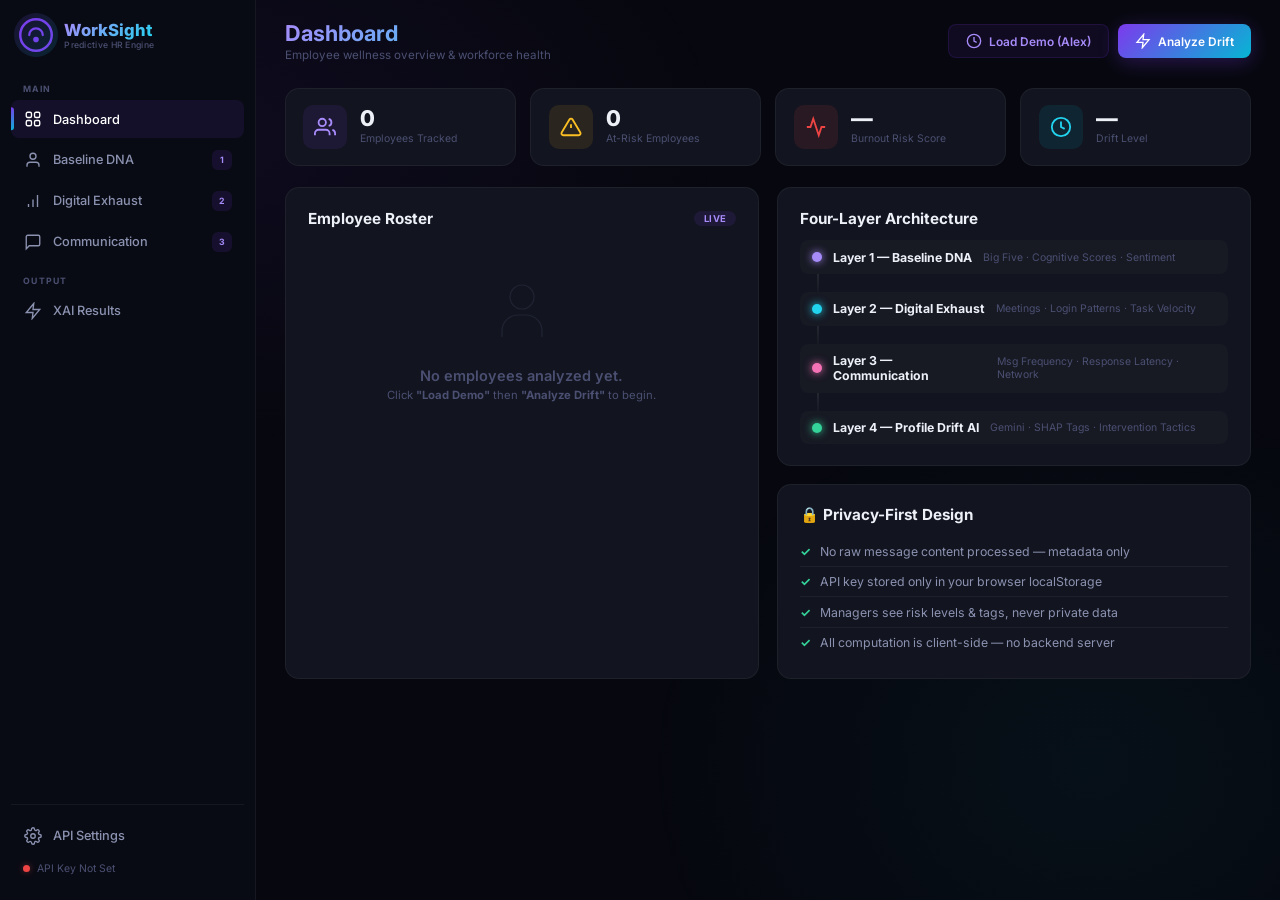
==== index.html @ ac926110 "Initial commit for WorkSight – Predictive HR Engine" ====
<!DOCTYPE html>
<html lang="en">
<head>
  <meta charset="UTF-8">
  <meta name="viewport" content="width=device-width, initial-scale=1.0">
  <meta name="description" content="WorkSight – AI-powered predictive HR engine for burnout detection through Profile Drift Analysis.">
  <title>WorkSight – Predictive HR Engine</title>
  <link rel="preconnect" href="https://fonts.googleapis.com">
  <link rel="preconnect" href="https://fonts.gstatic.com" crossorigin>
  <link href="https://fonts.googleapis.com/css2?family=Inter:wght@300;400;500;600;700;800;900&family=JetBrains+Mono:wght@400;600&display=swap" rel="stylesheet">
  <link rel="stylesheet" href="style.css">
</head>
<body>

  <!-- ============ SIDEBAR ============ -->
  <aside class="sidebar" id="sidebar">
    <div class="sidebar-header">
      <div class="logo">
        <div class="logo-mark">
          <div class="logo-pulse"></div>
          <svg viewBox="0 0 32 32" fill="none">
            <path d="M16 2C8.268 2 2 8.268 2 16s6.268 14 14 14 14-6.268 14-14S23.732 2 16 2z" stroke="url(#lg1)" stroke-width="2.2"/>
            <path d="M10 16c0-3.314 2.686-6 6-6s6 2.686 6 6" stroke="url(#lg1)" stroke-width="2" stroke-linecap="round"/>
            <circle cx="16" cy="20" r="2.5" fill="url(#lg1)"/>
            <defs>
              <linearGradient id="lg1" x1="2" y1="2" x2="30" y2="30">
                <stop stop-color="#7c3aed"/>
                <stop offset=".5" stop-color="#a78bfa"/>
                <stop offset="1" stop-color="#06b6d4"/>
              </linearGradient>
            </defs>
          </svg>
        </div>
        <div class="logo-text">
          <span class="logo-name">WorkSight</span>
          <span class="logo-tag">Predictive HR Engine</span>
        </div>
      </div>
    </div>

    <div class="nav-section-label">MAIN</div>
    <nav class="nav-menu">
      <button class="nav-item active" data-panel="dashboard" id="nav-dashboard">
        <div class="nav-icon"><svg viewBox="0 0 24 24" fill="none" stroke="currentColor" stroke-width="1.8"><rect x="3" y="3" width="7" height="7" rx="2"/><rect x="14" y="3" width="7" height="7" rx="2"/><rect x="3" y="14" width="7" height="7" rx="2"/><rect x="14" y="14" width="7" height="7" rx="2"/></svg></div>
        <span>Dashboard</span>
      </button>
      <button class="nav-item" data-panel="baseline" id="nav-baseline">
        <div class="nav-icon"><svg viewBox="0 0 24 24" fill="none" stroke="currentColor" stroke-width="1.8"><path d="M20 21v-2a4 4 0 0 0-4-4H8a4 4 0 0 0-4 4v2"/><circle cx="12" cy="7" r="4"/></svg></div>
        <span>Baseline DNA</span>
        <div class="nav-badge">1</div>
      </button>
      <button class="nav-item" data-panel="digital" id="nav-digital">
        <div class="nav-icon"><svg viewBox="0 0 24 24" fill="none" stroke="currentColor" stroke-width="1.8"><path d="M12 20V10M18 20V4M6 20v-4"/></svg></div>
        <span>Digital Exhaust</span>
        <div class="nav-badge">2</div>
      </button>
      <button class="nav-item" data-panel="communication" id="nav-communication">
        <div class="nav-icon"><svg viewBox="0 0 24 24" fill="none" stroke="currentColor" stroke-width="1.8"><path d="M21 15a2 2 0 0 1-2 2H7l-4 4V5a2 2 0 0 1 2-2h14a2 2 0 0 1 2 2z"/></svg></div>
        <span>Communication</span>
        <div class="nav-badge">3</div>
      </button>
    </nav>

    <div class="nav-section-label">OUTPUT</div>
    <nav class="nav-menu">
      <button class="nav-item" data-panel="results" id="nav-results">
        <div class="nav-icon"><svg viewBox="0 0 24 24" fill="none" stroke="currentColor" stroke-width="1.8"><polygon points="13 2 3 14 12 14 11 22 21 10 12 10 13 2"/></svg></div>
        <span>XAI Results</span>
      </button>
    </nav>

    <div class="sidebar-footer">
      <div class="sidebar-divider"></div>
      <button class="nav-item" id="settingsBtn">
        <div class="nav-icon"><svg viewBox="0 0 24 24" fill="none" stroke="currentColor" stroke-width="1.8"><circle cx="12" cy="12" r="3"/><path d="M19.4 15a1.65 1.65 0 0 0 .33 1.82l.06.06a2 2 0 0 1-2.83 2.83l-.06-.06a1.65 1.65 0 0 0-1.82-.33 1.65 1.65 0 0 0-1 1.51V21a2 2 0 0 1-4 0v-.09A1.65 1.65 0 0 0 9 19.4a1.65 1.65 0 0 0-1.82.33l-.06.06a2 2 0 0 1-2.83-2.83l.06-.06A1.65 1.65 0 0 0 4.68 15a1.65 1.65 0 0 0-1.51-1H3a2 2 0 0 1 0-4h.09A1.65 1.65 0 0 0 4.6 9a1.65 1.65 0 0 0-.33-1.82l-.06-.06a2 2 0 0 1 2.83-2.83l.06.06A1.65 1.65 0 0 0 9 4.68a1.65 1.65 0 0 0 1-1.51V3a2 2 0 0 1 4 0v.09a1.65 1.65 0 0 0 1 1.51 1.65 1.65 0 0 0 1.82-.33l.06-.06a2 2 0 0 1 2.83 2.83l-.06.06A1.65 1.65 0 0 0 19.4 9a1.65 1.65 0 0 0 1.51 1H21a2 2 0 0 1 0 4h-.09a1.65 1.65 0 0 0-1.51 1z"/></svg></div>
        <span>API Settings</span>
      </button>
      <div class="sidebar-status">
        <div class="status-dot" id="apiDot"></div>
        <span id="apiStatusLabel">API Key Not Set</span>
      </div>
    </div>
  </aside>

  <!-- ============ MAIN ============ -->
  <main class="main">

    <!-- TOP BAR -->
    <header class="topbar">
      <div class="topbar-left">
        <h1 class="page-title" id="pageTitle">Dashboard</h1>
        <p class="page-desc" id="pageDesc">Employee wellness overview &amp; workforce health</p>
      </div>
      <div class="topbar-actions">
        <button class="btn btn-ghost" id="loadDemoBtn">
          <svg viewBox="0 0 24 24" fill="none" stroke="currentColor" stroke-width="2" width="16" height="16"><circle cx="12" cy="12" r="10"/><path d="M12 6v6l4 2"/></svg>
          Load Demo (Alex)
        </button>
        <button class="btn btn-glow" id="analyzeBtn">
          <svg viewBox="0 0 24 24" fill="none" stroke="currentColor" stroke-width="2" width="16" height="16"><polygon points="13 2 3 14 12 14 11 22 21 10 12 10 13 2"/></svg>
          Analyze Drift
        </button>
      </div>
    </header>

    <!-- ===== PANEL: DASHBOARD ===== -->
    <section class="panel active" id="panel-dashboard">

      <!-- Metric Strip -->
      <div class="metric-strip">
        <div class="metric-card">
          <div class="metric-icon bg-violet"><svg viewBox="0 0 24 24" fill="none" stroke="currentColor" stroke-width="2"><path d="M17 21v-2a4 4 0 0 0-4-4H5a4 4 0 0 0-4 4v2"/><circle cx="9" cy="7" r="4"/><path d="M23 21v-2a4 4 0 0 0-3-3.87"/><path d="M16 3.13a4 4 0 0 1 0 7.75"/></svg></div>
          <div class="metric-body">
            <div class="metric-val" id="stat-total">0</div>
            <div class="metric-label">Employees Tracked</div>
          </div>
        </div>
        <div class="metric-card">
          <div class="metric-icon bg-amber"><svg viewBox="0 0 24 24" fill="none" stroke="currentColor" stroke-width="2"><path d="M10.29 3.86L1.82 18a2 2 0 0 0 1.71 3h16.94a2 2 0 0 0 1.71-3L13.71 3.86a2 2 0 0 0-3.42 0z"/><line x1="12" y1="9" x2="12" y2="13"/><line x1="12" y1="17" x2="12.01" y2="17"/></svg></div>
          <div class="metric-body">
            <div class="metric-val" id="stat-atrisk">0</div>
            <div class="metric-label">At-Risk Employees</div>
          </div>
        </div>
        <div class="metric-card">
          <div class="metric-icon bg-rose"><svg viewBox="0 0 24 24" fill="none" stroke="currentColor" stroke-width="2"><path d="M22 12h-4l-3 9L9 3l-3 9H2"/></svg></div>
          <div class="metric-body">
            <div class="metric-val" id="stat-burnout">—</div>
            <div class="metric-label">Burnout Risk Score</div>
          </div>
        </div>
        <div class="metric-card">
          <div class="metric-icon bg-cyan"><svg viewBox="0 0 24 24" fill="none" stroke="currentColor" stroke-width="2"><circle cx="12" cy="12" r="10"/><path d="M12 6v6l4 2"/></svg></div>
          <div class="metric-body">
            <div class="metric-val" id="stat-drift">—</div>
            <div class="metric-label">Drift Level</div>
          </div>
        </div>
      </div>

      <!-- Main Dashboard Grid -->
      <div class="dash-grid">

        <!-- Roster card -->
        <div class="card card-roster">
          <div class="card-header">
            <h2>Employee Roster</h2>
            <span class="card-badge">Live</span>
          </div>
          <div class="roster-body" id="rosterList">
            <div class="roster-empty">
              <div class="empty-graphic">
                <svg viewBox="0 0 80 80" fill="none" stroke="currentColor" stroke-width="1.2" width="80" height="80" opacity="0.25">
                  <circle cx="40" cy="28" r="12"/><path d="M20 68v-6a16 16 0 0 1 16-16h8a16 16 0 0 1 16 16v6"/>
                </svg>
              </div>
              <p>No employees analyzed yet.</p>
              <span class="empty-hint">Click <strong>"Load Demo"</strong> then <strong>"Analyze Drift"</strong> to begin.</span>
            </div>
          </div>
        </div>

        <!-- Architecture / Flow card -->
        <div class="card card-arch">
          <div class="card-header">
            <h2>Four-Layer Architecture</h2>
          </div>
          <div class="arch-flow">
            <div class="arch-node node-recruitment"><div class="arch-dot"></div><strong>Layer 1 — Baseline DNA</strong><span>Big Five · Cognitive Scores · Sentiment</span></div>
            <div class="arch-line"></div>
            <div class="arch-node node-operational"><div class="arch-dot"></div><strong>Layer 2 — Digital Exhaust</strong><span>Meetings · Login Patterns · Task Velocity</span></div>
            <div class="arch-line"></div>
            <div class="arch-node node-communication"><div class="arch-dot"></div><strong>Layer 3 — Communication</strong><span>Msg Frequency · Response Latency · Network</span></div>
            <div class="arch-line"></div>
            <div class="arch-node node-predictive"><div class="arch-dot"></div><strong>Layer 4 — Profile Drift AI</strong><span>Gemini · SHAP Tags · Intervention Tactics</span></div>
          </div>
        </div>

        <!-- Privacy card -->
        <div class="card card-privacy">
          <div class="card-header">
            <h2>🔒 Privacy-First Design</h2>
          </div>
          <ul class="privacy-list">
            <li><span class="check">✓</span> No raw message content processed — metadata only</li>
            <li><span class="check">✓</span> API key stored only in your browser localStorage</li>
            <li><span class="check">✓</span> Managers see risk levels &amp; tags, never private data</li>
            <li><span class="check">✓</span> All computation is client-side — no backend server</li>
          </ul>
        </div>
      </div>
    </section>

    <!-- ===== PANEL: BASELINE DNA ===== -->
    <section class="panel" id="panel-baseline">
      <div class="form-layout">

        <div class="card">
          <div class="card-header"><h2>🧬 Big Five Personality Traits</h2></div>
          <p class="card-hint">Baseline personality scores from recruitment assessments.</p>
          <div class="slider-row"><label>Openness</label><input type="range" min="0" max="100" value="70" id="openness" class="slider"><span class="slider-val" id="val-openness">70</span></div>
          <div class="slider-row"><label>Conscientiousness</label><input type="range" min="0" max="100" value="80" id="conscientiousness" class="slider"><span class="slider-val" id="val-conscientiousness">80</span></div>
          <div class="slider-row"><label>Extraversion</label><input type="range" min="0" max="100" value="40" id="extraversion" class="slider"><span class="slider-val" id="val-extraversion">40</span></div>
          <div class="slider-row"><label>Agreeableness</label><input type="range" min="0" max="100" value="75" id="agreeableness" class="slider"><span class="slider-val" id="val-agreeableness">75</span></div>
          <div class="slider-row"><label>Neuroticism</label><input type="range" min="0" max="100" value="30" id="neuroticism" class="slider"><span class="slider-val" id="val-neuroticism">30</span></div>
        </div>

        <div class="card">
          <div class="card-header"><h2>🧠 Cognitive &amp; Engagement</h2></div>
          <div class="field"><label for="cognitiveScore">Cognitive Test Score</label><input type="number" id="cognitiveScore" min="0" max="100" value="82" placeholder="0–100"></div>
          <div class="field"><label for="interviewSentiment">Interview Sentiment</label><select id="interviewSentiment"><option value="Very Positive" selected>Very Positive</option><option value="Positive">Positive</option><option value="Neutral">Neutral</option><option value="Negative">Negative</option></select></div>
          <div class="field"><label for="initialEngagement">Initial Engagement Score</label><input type="number" id="initialEngagement" min="0" max="100" value="90" placeholder="0–100"></div>
        </div>

        <div class="card">
          <div class="card-header"><h2>👤 Employee Identity</h2></div>
          <div class="field"><label for="employeeName">Full Name</label><input type="text" id="employeeName" placeholder="e.g. Alex Chen"></div>
          <div class="field"><label for="employeeRole">Role at Hire</label><input type="text" id="employeeRole" placeholder="e.g. High-Focus Developer"></div>
        </div>

      </div>
    </section>

    <!-- ===== PANEL: DIGITAL EXHAUST ===== -->
    <section class="panel" id="panel-digital">
      <div class="form-layout">

        <div class="card">
          <div class="card-header"><h2>📅 Meeting Density</h2></div>
          <p class="card-hint">Compare current meeting load to baseline expectations.</p>
          <div class="field"><label for="meetingsPerWeek">Current Meetings / Week</label><input type="number" id="meetingsPerWeek" min="0" max="60" value="22"></div>
          <div class="field"><label for="meetingsBaseline">Baseline Meetings / Week</label><input type="number" id="meetingsBaseline" min="0" max="60" value="12"></div>
          <div class="field"><label for="backToBackPct">Back-to-Back %</label><input type="number" id="backToBackPct" min="0" max="100" value="65"></div>
        </div>

        <div class="card">
          <div class="card-header"><h2>⏰ Work-Life Boundary</h2></div>
          <div class="field"><label for="avgLoginTime">Avg Login Time</label><input type="time" id="avgLoginTime" value="08:15"></div>
          <div class="field"><label for="avgLogoutTime">Avg Logout Time</label><input type="time" id="avgLogoutTime" value="21:45"></div>
          <div class="field"><label for="lateNightLogins">Late-Night Logins / Month</label><input type="number" id="lateNightLogins" min="0" max="30" value="12"></div>
          <div class="field"><label for="weekendLogins">Weekend Logins / Month</label><input type="number" id="weekendLogins" min="0" max="12" value="6"></div>
        </div>

        <div class="card">
          <div class="card-header"><h2>🚀 Task Velocity</h2></div>
          <div class="field"><label for="taskCompletionCurrent">Current Completion Rate</label><input type="number" id="taskCompletionCurrent" min="0" max="100" value="55"></div>
          <div class="field"><label for="taskCompletionBaseline">Baseline Completion Rate</label><input type="number" id="taskCompletionBaseline" min="0" max="100" value="85"></div>
          <div class="field"><label for="avgTaskTime">Avg Completion Time (hrs)</label><input type="number" id="avgTaskTime" min="0" max="100" value="6.5" step="0.5"></div>
        </div>

      </div>
    </section>

    <!-- ===== PANEL: COMMUNICATION ===== -->
    <section class="panel" id="panel-communication">
      <div class="form-layout">

        <div class="card">
          <div class="card-header"><h2>💬 Message Velocity</h2></div>
          <p class="card-hint">Metadata-only analysis — no private content is ever processed.</p>
          <div class="field"><label for="msgFrequency">Messages / Day (Current)</label><input type="number" id="msgFrequency" min="0" max="500" value="18"></div>
          <div class="field"><label for="msgFrequencyBaseline">Messages / Day (Baseline)</label><input type="number" id="msgFrequencyBaseline" min="0" max="500" value="35"></div>
          <div class="field"><label for="responseLatency">Response Latency (min)</label><input type="number" id="responseLatency" min="0" max="1440" value="45"></div>
          <div class="field"><label for="responseLatencyBaseline">Baseline Latency (min)</label><input type="number" id="responseLatencyBaseline" min="0" max="1440" value="12"></div>
        </div>

        <div class="card">
          <div class="card-header"><h2>🕸️ Network Interaction</h2></div>
          <div class="field"><label for="teamInteractionScore">Interaction Score (0–100)</label><input type="number" id="teamInteractionScore" min="0" max="100" value="35"></div>
          <div class="field"><label for="teamInteractionBaseline">Baseline Score (0–100)</label><input type="number" id="teamInteractionBaseline" min="0" max="100" value="72"></div>
          <div class="field"><label for="isolationFlag">Social Isolation Detected?</label><select id="isolationFlag"><option value="Yes" selected>Yes – Reduced cross-team comms</option><option value="No">No – Normal interaction patterns</option></select></div>
        </div>

      </div>
    </section>

    <!-- ===== PANEL: XAI RESULTS ===== -->
    <section class="panel" id="panel-results">

      <!-- Placeholder -->
      <div class="results-empty" id="resultsPlaceholder">
        <div class="empty-glow-ring">
          <svg viewBox="0 0 120 120" width="120" height="120" fill="none">
            <circle cx="60" cy="60" r="54" stroke="url(#emptyGrad)" stroke-width="2" stroke-dasharray="8 6" opacity="0.35"/>
            <polygon points="65 38 45 60 58 60 55 82 75 60 62 60 65 38" stroke="url(#emptyGrad)" stroke-width="2" fill="none"/>
            <defs><linearGradient id="emptyGrad" x1="0" y1="0" x2="120" y2="120"><stop stop-color="#7c3aed"/><stop offset="1" stop-color="#06b6d4"/></linearGradient></defs>
          </svg>
        </div>
        <h2>No Analysis Yet</h2>
        <p>Enter employee data across the three input panels, then click <strong>Analyze Drift</strong>.</p>
      </div>

      <!-- Results Content (hidden until analysis) -->
      <div class="results-body" id="resultsContent" style="display:none;">

        <!-- Row 1: Score + Drift -->
        <div class="results-row-top">
          <div class="card card-score">
            <div class="card-header"><h2>Burnout Risk Score</h2></div>
            <div class="ring-wrapper">
              <svg class="ring-svg" viewBox="0 0 180 180">
                <defs>
                  <linearGradient id="ringGrad" x1="0" y1="0" x2="1" y2="1">
                    <stop offset="0%" stop-color="#7c3aed"/>
                    <stop offset="100%" stop-color="#06b6d4"/>
                  </linearGradient>
                </defs>
                <circle class="ring-track" cx="90" cy="90" r="78"/>
                <circle class="ring-fill" id="ringProgress" cx="90" cy="90" r="78"/>
              </svg>
              <div class="ring-label">
                <span class="ring-number" id="scoreNumber">0</span><span class="ring-pct">%</span>
              </div>
            </div>
            <div class="risk-pill" id="riskBadge">—</div>
          </div>

          <div class="card card-drift">
            <div class="card-header"><h2>Profile Drift Summary</h2></div>
            <p class="drift-text" id="driftText">—</p>
            <div class="drift-bar-container">
              <div class="drift-bar-label"><span>Baseline DNA</span><span>Current Reality</span></div>
              <div class="drift-bar-track"><div class="drift-bar-fill" id="driftBarFill"></div></div>
            </div>
          </div>
        </div>

        <!-- XAI Tags -->
        <div class="card card-xai">
          <div class="card-header"><h2>🔍 XAI Reasoning Tags</h2><span class="card-badge">SHAP-Style</span></div>
          <div class="xai-grid" id="xaiTags"></div>
        </div>

        <!-- Intervention -->
        <div class="card card-intervention">
          <div class="card-header"><h2>🛡️ Recommended Intervention</h2></div>
          <div class="intervention-body" id="interventionText">—</div>
        </div>

        <!-- Raw JSON -->
        <div class="card card-json">
          <div class="card-header"><h2>API Response</h2><button class="btn btn-tiny" id="copyJsonBtn">Copy</button></div>
          <pre class="json-pre" id="jsonOutput">{}</pre>
        </div>
      </div>
    </section>

  </main>

  <!-- ============ SETTINGS MODAL ============ -->
  <div class="modal-backdrop" id="settingsModal">
    <div class="modal-box">
      <div class="modal-top">
        <h2>⚙️ API Configuration</h2>
        <button class="modal-x" id="modalClose">✕</button>
      </div>
      <div class="modal-body">
        <div class="field"><label for="apiKeyInput">Gemini API Key</label><input type="password" id="apiKeyInput" placeholder="AIza…"><small>Stored in localStorage only. Never sent anywhere except the Gemini API.</small></div>
        <div class="field"><label for="modelSelect">Model</label><select id="modelSelect"><option value="gemini-2.5-flash" selected>Gemini 2.5 Flash</option><option value="gemini-2.0-flash">Gemini 2.0 Flash</option><option value="gemini-2.0-flash-lite">Gemini 2.0 Flash Lite</option><option value="gemini-1.5-pro">Gemini 1.5 Pro</option></select></div>
        <button class="btn btn-glow full-w" id="saveSettingsBtn">Save &amp; Close</button>
      </div>
    </div>
  </div>

  <!-- ============ LOADING ============ -->
  <div class="loader-backdrop" id="loadingOverlay">
    <div class="loader-center">
      <div class="loader-ring"></div>
      <p>Analyzing Profile Drift via Gemini…</p>
      <small>Comparing Baseline DNA against Digital Exhaust</small>
    </div>
  </div>

  <!-- Scripts -->
  <script src="js/sampleData.js"></script>
  <script src="js/gemini.js"></script>
  <script src="js/dashboard.js"></script>
  <script src="js/app.js"></script>
</body>
</html>
---- style.css ----
/* =========================================================================
   WorkSight – Dark-Side Theme
   Premium dark UI with deep purples, neon cyan accents, and glassmorphism
   ========================================================================= */

/* ---- DESIGN TOKENS ---- */
:root {
  /* Surfaces */
  --bg-root: #07080f;
  --bg-body: #0c0e18;
  --bg-sidebar: #090b14;
  --bg-card: #12141f;
  --bg-card-elevated: #181b28;
  --bg-input: #0f111a;
  --bg-hover: rgba(167, 139, 250, 0.06);

  /* Borders & Glass */
  --border: rgba(255, 255, 255, 0.05);
  --border-focus: rgba(124, 58, 237, 0.45);
  --glass: rgba(18, 20, 31, 0.72);
  --glass-blur: 20px;

  /* Text */
  --text-1: #eef0f8;
  --text-2: #8b92b0;
  --text-3: #4b5072;

  /* Accents */
  --violet: #7c3aed;
  --violet-light: #a78bfa;
  --cyan: #06b6d4;
  --cyan-light: #22d3ee;

  /* Gradients */
  --grad-primary: linear-gradient(135deg, #7c3aed 0%, #06b6d4 100%);
  --grad-glow:    linear-gradient(135deg, #a78bfa 0%, #22d3ee 100%);

  /* Semantic Risk */
  --risk-low: #34d399;
  --risk-medium: #fbbf24;
  --risk-high: #f97316;
  --risk-critical: #ef4444;

  /* Layer colors */
  --clr-recruitment: #a78bfa;
  --clr-operational: #22d3ee;
  --clr-communication: #f472b6;
  --clr-predictive: #34d399;

  /* Sizing */
  --sidebar-w: 256px;
  --radius: 14px;
  --radius-sm: 8px;
  --ease: cubic-bezier(.4,0,.2,1);
}

/* ---- RESET ---- */
*,*::before,*::after { margin: 0; padding: 0; box-sizing: border-box; }
html { font-size: 14.5px; scroll-behavior: smooth; }
body {
  font-family: 'Inter', system-ui, -apple-system, sans-serif;
  background: var(--bg-root);
  color: var(--text-1);
  display: flex;
  min-height: 100vh;
  -webkit-font-smoothing: antialiased;
  overflow-x: hidden;
}

/* Subtle ambient glow */
body::before {
  content: '';
  position: fixed; inset: 0;
  background:
    radial-gradient(ellipse 60% 50% at 15% 15%, rgba(124,58,237,0.07) 0%, transparent 70%),
    radial-gradient(ellipse 50% 60% at 85% 85%, rgba(6,182,212,0.05) 0%, transparent 70%);
  pointer-events: none; z-index: 0;
}

h1,h2,h3 { font-weight: 700; }
a { color: var(--cyan); text-decoration: none; }
input,select,textarea,button { font-family: inherit; }

/* ---- SCROLLBAR ---- */
::-webkit-scrollbar { width: 6px; }
::-webkit-scrollbar-track { background: transparent; }
::-webkit-scrollbar-thumb { background: rgba(255,255,255,0.08); border-radius: 3px; }
::-webkit-scrollbar-thumb:hover { background: rgba(255,255,255,0.14); }

/* ==============================
   CARD  (base glass component)
   ============================== */
.card {
  background: var(--bg-card);
  border: 1px solid var(--border);
  border-radius: var(--radius);
  padding: 1.4rem 1.5rem;
  position: relative;
  transition: transform 0.3s var(--ease), box-shadow 0.3s var(--ease), border-color 0.3s var(--ease);
}
.card:hover {
  transform: translateY(-3px);
  box-shadow: 0 16px 48px rgba(0,0,0,0.35);
  border-color: rgba(124,58,237,0.12);
}

.card-header {
  display: flex; align-items: center; justify-content: space-between;
  margin-bottom: 0.85rem;
}
.card-header h2 { font-size: 1.05rem; }

.card-badge {
  padding: 0.15rem 0.65rem; border-radius: 20px; font-size: 0.65rem; font-weight: 700;
  text-transform: uppercase; letter-spacing: 0.5px;
  background: rgba(124,58,237,0.12); color: var(--violet-light);
}

.card-hint {
  font-size: 0.82rem; color: var(--text-3); margin-bottom: 1rem; line-height: 1.5;
}

/* ==============================
   SIDEBAR
   ============================== */
.sidebar {
  position: fixed; left: 0; top: 0; bottom: 0;
  width: var(--sidebar-w);
  background: var(--bg-sidebar);
  border-right: 1px solid var(--border);
  display: flex; flex-direction: column;
  padding: 1.2rem 0.75rem;
  z-index: 100;
  overflow-y: auto;
}

/* Logo */
.sidebar-header { padding: 0 0.5rem 1.1rem; }
.logo { display: flex; align-items: center; gap: 0.7rem; }
.logo-mark {
  position: relative; width: 36px; height: 36px; flex-shrink: 0;
}
.logo-mark svg { width: 100%; height: 100%; }
.logo-pulse {
  position: absolute; inset: -4px;
  border-radius: 50%;
  background: var(--grad-primary);
  opacity: 0.15;
  animation: pulse 3s ease-in-out infinite;
}
@keyframes pulse {
  0%,100% { transform: scale(1); opacity: 0.15; }
  50%     { transform: scale(1.25); opacity: 0.06; }
}

.logo-text { display: flex; flex-direction: column; }
.logo-name {
  font-size: 1.15rem; font-weight: 800;
  background: var(--grad-glow);
  -webkit-background-clip: text; -webkit-text-fill-color: transparent;
  background-clip: text;
}
.logo-tag { font-size: 0.6rem; color: var(--text-3); font-weight: 500; letter-spacing: 0.3px; }

/* Nav sections */
.nav-section-label {
  font-size: 0.6rem; font-weight: 700; color: var(--text-3);
  letter-spacing: 1.2px; text-transform: uppercase;
  padding: 1rem 0.85rem 0.4rem;
}

.nav-menu { display: flex; flex-direction: column; gap: 2px; }

.nav-item {
  display: flex; align-items: center; gap: 0.65rem;
  width: 100%; padding: 0.65rem 0.85rem;
  border: none; border-radius: var(--radius-sm);
  background: transparent; color: var(--text-2);
  font-size: 0.88rem; font-weight: 500; cursor: pointer;
  transition: all 0.2s var(--ease);
  position: relative;
  text-align: left;
}
.nav-item:hover { background: var(--bg-hover); color: var(--text-1); }
.nav-item.active {
  background: rgba(124,58,237,0.1);
  color: #fff;
}
.nav-item.active::before {
  content: '';
  position: absolute; left: 0; top: 50%; transform: translateY(-50%);
  width: 3px; height: 60%; border-radius: 0 3px 3px 0;
  background: var(--grad-primary);
}

.nav-icon { width: 20px; height: 20px; flex-shrink: 0; display: flex; align-items: center; justify-content: center; }
.nav-icon svg { width: 18px; height: 18px; }

.nav-badge {
  margin-left: auto;
  width: 20px; height: 20px; border-radius: 6px;
  display: flex; align-items: center; justify-content: center;
  font-size: 0.6rem; font-weight: 700;
  background: rgba(124,58,237,0.12); color: var(--violet-light);
}

/* Footer */
.sidebar-footer { margin-top: auto; }
.sidebar-divider { height: 1px; background: var(--border); margin: 0.75rem 0; }

.sidebar-status {
  display: flex; align-items: center; gap: 0.5rem;
  padding: 0.5rem 0.85rem; font-size: 0.72rem; color: var(--text-3);
}
.status-dot {
  width: 7px; height: 7px; border-radius: 50%;
  background: var(--risk-critical);
  box-shadow: 0 0 6px rgba(239,68,68,0.4);
  transition: all 0.3s;
}
.status-dot.connected {
  background: var(--risk-low);
  box-shadow: 0 0 6px rgba(52,211,153,0.4);
}

/* ==============================
   MAIN AREA
   ============================== */
.main {
  margin-left: var(--sidebar-w);
  flex: 1; padding: 1.4rem 2rem 3rem;
  position: relative; z-index: 1;
}

/* Top Bar */
.topbar {
  display: flex; align-items: center; justify-content: space-between;
  margin-bottom: 1.75rem; flex-wrap: wrap; gap: 1rem;
}
.page-title {
  font-size: 1.5rem;
  background: var(--grad-glow);
  -webkit-background-clip: text; -webkit-text-fill-color: transparent;
  background-clip: text;
}
.page-desc { font-size: 0.8rem; color: var(--text-3); margin-top: 0.15rem; }
.topbar-actions { display: flex; gap: 0.6rem; }

/* ---- BUTTONS ---- */
.btn {
  display: inline-flex; align-items: center; gap: 0.45rem;
  padding: 0.55rem 1.2rem;
  border: none; border-radius: var(--radius-sm);
  font-size: 0.82rem; font-weight: 600; cursor: pointer;
  transition: all 0.25s var(--ease);
}

.btn-glow {
  background: var(--grad-primary); color: #fff;
  box-shadow: 0 4px 20px rgba(124,58,237,0.3);
}
.btn-glow:hover {
  box-shadow: 0 6px 30px rgba(124,58,237,0.5);
  transform: translateY(-1px);
}

.btn-ghost {
  background: rgba(124,58,237,0.08); color: var(--violet-light);
  border: 1px solid rgba(124,58,237,0.15);
}
.btn-ghost:hover {
  background: rgba(124,58,237,0.15);
  transform: translateY(-1px);
}

.btn-tiny {
  padding: 0.3rem 0.7rem; font-size: 0.7rem; font-weight: 600;
  background: rgba(255,255,255,0.05); color: var(--text-2);
  border: 1px solid var(--border); border-radius: 6px;
  cursor: pointer; transition: all 0.2s;
}
.btn-tiny:hover { background: rgba(255,255,255,0.1); color: var(--text-1); }

.full-w { width: 100%; justify-content: center; margin-top: 1rem; }

/* ==============================
   PANELS
   ============================== */
.panel { display: none; animation: panelIn 0.4s var(--ease); }
.panel.active { display: block; }

@keyframes panelIn {
  from { opacity: 0; transform: translateY(16px); }
  to   { opacity: 1; transform: translateY(0); }
}

/* ==============================
   METRIC STRIP  (dashboard top)
   ============================== */
.metric-strip {
  display: grid; grid-template-columns: repeat(4,1fr); gap: 1rem;
  margin-bottom: 1.5rem;
}

.metric-card {
  background: var(--bg-card);
  border: 1px solid var(--border);
  border-radius: var(--radius);
  padding: 1.1rem 1.2rem;
  display: flex; align-items: center; gap: 0.9rem;
  transition: transform 0.25s var(--ease), box-shadow 0.25s var(--ease);
}
.metric-card:hover { transform: translateY(-3px); box-shadow: 0 12px 36px rgba(0,0,0,0.3); }

.metric-icon {
  width: 44px; height: 44px; border-radius: 10px;
  display: flex; align-items: center; justify-content: center; flex-shrink: 0;
}
.metric-icon svg { width: 22px; height: 22px; }

.bg-violet { background: rgba(124,58,237,0.1); color: var(--violet-light); }
.bg-amber  { background: rgba(251,191,36,0.1);  color: var(--risk-medium); }
.bg-rose   { background: rgba(239,68,68,0.1);   color: var(--risk-critical); }
.bg-cyan   { background: rgba(6,182,212,0.1);   color: var(--cyan-light); }

.metric-val { font-size: 1.5rem; font-weight: 800; line-height: 1; }
.metric-label { font-size: 0.72rem; color: var(--text-3); margin-top: 0.15rem; }

/* ==============================
   DASHBOARD GRID
   ============================== */
.dash-grid {
  display: grid; grid-template-columns: 1fr 1fr; gap: 1.25rem;
}

.card-roster { grid-row: 1 / 3; }

/* Roster empty */
.roster-empty {
  display: flex; flex-direction: column; align-items: center; justify-content: center;
  text-align: center; padding: 2rem 1rem; color: var(--text-3);
}
.empty-graphic { margin-bottom: 1rem; }
.roster-empty p { font-weight: 600; margin-bottom: 0.3rem; }
.empty-hint { font-size: 0.78rem; color: var(--text-3); }

/* Roster item */
.roster-item {
  display: flex; align-items: center; justify-content: space-between;
  padding: 0.8rem 0.9rem;
  background: rgba(255,255,255,0.02);
  border: 1px solid var(--border);
  border-radius: var(--radius-sm);
  margin-bottom: 0.5rem;
  transition: background 0.2s;
}
.roster-item:hover { background: rgba(255,255,255,0.04); }

.roster-left { display: flex; align-items: center; gap: 0.75rem; }
.roster-avatar {
  width: 38px; height: 38px; border-radius: 50%;
  background: var(--grad-primary);
  display: flex; align-items: center; justify-content: center;
  font-weight: 700; font-size: 0.85rem; color: #fff;
}
.roster-name { font-weight: 600; font-size: 0.9rem; }
.roster-role { font-size: 0.75rem; color: var(--text-3); }

.risk-pill-sm {
  padding: 0.2rem 0.75rem; border-radius: 20px;
  font-size: 0.7rem; font-weight: 700; text-transform: uppercase; letter-spacing: 0.3px;
}
.risk-pill-sm.low      { background: rgba(52,211,153,0.12); color: var(--risk-low); }
.risk-pill-sm.medium   { background: rgba(251,191,36,0.12); color: var(--risk-medium); }
.risk-pill-sm.high     { background: rgba(249,115,22,0.12); color: var(--risk-high); }
.risk-pill-sm.critical { background: rgba(239,68,68,0.12);  color: var(--risk-critical); }

/* Architecture */
.arch-flow { display: flex; flex-direction: column; gap: 0; }
.arch-node {
  display: flex; align-items: center; gap: 0.75rem;
  padding: 0.65rem 0.85rem; border-radius: var(--radius-sm);
  background: rgba(255,255,255,0.02);
  transition: background 0.2s;
}
.arch-node:hover { background: rgba(255,255,255,0.04); }
.arch-node strong { font-size: 0.85rem; display: block; }
.arch-node span  { font-size: 0.72rem; color: var(--text-3); }

.arch-dot {
  width: 10px; height: 10px; border-radius: 50%; flex-shrink: 0;
  box-shadow: 0 0 8px currentColor;
}
.node-recruitment .arch-dot { background: var(--clr-recruitment); color: var(--clr-recruitment); }
.node-operational .arch-dot { background: var(--clr-operational); color: var(--clr-operational); }
.node-communication .arch-dot { background: var(--clr-communication); color: var(--clr-communication); }
.node-predictive .arch-dot { background: var(--clr-predictive); color: var(--clr-predictive); }

.arch-line {
  width: 2px; height: 18px; margin-left: 1.2rem;
  background: linear-gradient(to bottom, rgba(255,255,255,0.08), rgba(255,255,255,0.02));
}

/* Privacy */
.privacy-list { list-style: none; }
.privacy-list li {
  display: flex; align-items: flex-start; gap: 0.6rem;
  padding: 0.5rem 0; font-size: 0.85rem; color: var(--text-2);
  border-bottom: 1px solid var(--border);
}
.privacy-list li:last-child { border: none; }
.check { color: var(--risk-low); font-weight: 700; flex-shrink: 0; }

/* ==============================
   FORM LAYOUT (Baseline, Digital, Communication panels)
   ============================== */
.form-layout {
  display: grid; grid-template-columns: repeat(auto-fit, minmax(320px,1fr));
  gap: 1.25rem;
}

/* Fields */
.field { margin-bottom: 1rem; }
.field label {
  display: block; font-size: 0.78rem; font-weight: 600;
  color: var(--text-2); margin-bottom: 0.35rem;
}
.field input, .field select {
  width: 100%; padding: 0.6rem 0.8rem;
  background: var(--bg-input);
  border: 1px solid var(--border);
  border-radius: var(--radius-sm);
  color: var(--text-1); font-size: 0.88rem;
  outline: none;
  transition: border-color 0.2s, box-shadow 0.2s;
}
.field input:focus, .field select:focus {
  border-color: var(--border-focus);
  box-shadow: 0 0 0 3px rgba(124,58,237,0.12);
}
.field small { display: block; margin-top: 0.3rem; font-size: 0.72rem; color: var(--text-3); }

.field select {
  appearance: none;
  background-image: url("data:image/svg+xml,%3csvg xmlns='http://www.w3.org/2000/svg' viewBox='0 0 24 24' fill='none' stroke='%234b5072' stroke-width='2'%3e%3cpolyline points='6 9 12 15 18 9'/%3e%3c/svg%3e");
  background-repeat: no-repeat; background-position: right 0.7rem center; background-size: 15px;
  padding-right: 2.4rem;
}
.field select option { background: var(--bg-card); color: var(--text-1); }

/* Sliders */
.slider-row {
  display: grid; grid-template-columns: 140px 1fr 40px; align-items: center; gap: 0.7rem;
  margin-bottom: 0.85rem;
}
.slider-row label { font-size: 0.82rem; color: var(--text-2); font-weight: 500; }
.slider-val {
  text-align: right; font-weight: 700; font-size: 0.9rem;
  color: var(--cyan-light); font-family: 'JetBrains Mono', monospace;
}

.slider {
  -webkit-appearance: none; appearance: none;
  width: 100%; height: 5px; border-radius: 3px;
  background: rgba(255,255,255,0.06); cursor: pointer; outline: none;
}
.slider::-webkit-slider-thumb {
  -webkit-appearance: none; width: 16px; height: 16px; border-radius: 50%;
  background: var(--grad-primary); cursor: pointer;
  box-shadow: 0 0 10px rgba(124,58,237,0.5);
  transition: transform 0.15s;
}
.slider::-webkit-slider-thumb:hover { transform: scale(1.25); }
.slider::-moz-range-thumb {
  width: 16px; height: 16px; border-radius: 50%; border: none;
  background: var(--grad-primary); cursor: pointer;
  box-shadow: 0 0 10px rgba(124,58,237,0.5);
}

/* ==============================
   RESULTS PANEL
   ============================== */
.results-empty {
  display: flex; flex-direction: column; align-items: center; justify-content: center;
  text-align: center; padding: 5rem 2rem; color: var(--text-3);
}
.results-empty h2 { font-size: 1.2rem; color: var(--text-2); margin: 1.2rem 0 0.4rem; }
.results-empty p  { font-size: 0.88rem; max-width: 340px; }
.empty-glow-ring  { animation: float 4s ease-in-out infinite; }
@keyframes float {
  0%,100% { transform: translateY(0); }
  50%     { transform: translateY(-10px); }
}

/* Results body */
.results-body { display: flex; flex-direction: column; gap: 1.25rem; }
.results-row-top {
  display: grid; grid-template-columns: 300px 1fr; gap: 1.25rem;
}

/* Score Ring */
.card-score { display: flex; flex-direction: column; align-items: center; text-align: center; }
.ring-wrapper { position: relative; width: 180px; height: 180px; margin: 0.75rem 0; }
.ring-svg { transform: rotate(-90deg); width: 100%; height: 100%; }
.ring-track { fill: none; stroke: rgba(255,255,255,0.04); stroke-width: 10; }
.ring-fill {
  fill: none; stroke: url(#ringGrad); stroke-width: 10;
  stroke-linecap: round;
  stroke-dasharray: 490; stroke-dashoffset: 490;
  transition: stroke-dashoffset 1.6s var(--ease);
}
.ring-label {
  position: absolute; inset: 0;
  display: flex; align-items: center; justify-content: center; gap: 2px;
}
.ring-number { font-size: 3rem; font-weight: 900; font-family: 'JetBrains Mono', monospace; }
.ring-pct { font-size: 1rem; color: var(--text-3); font-weight: 600; margin-top: 0.8rem; }

.risk-pill {
  padding: 0.35rem 1.4rem; border-radius: 20px;
  font-size: 0.78rem; font-weight: 700; text-transform: uppercase; letter-spacing: 0.5px;
}
.risk-pill.low      { background: rgba(52,211,153,0.12); color: var(--risk-low); }
.risk-pill.medium   { background: rgba(251,191,36,0.12); color: var(--risk-medium); }
.risk-pill.high     { background: rgba(249,115,22,0.12); color: var(--risk-high); }
.risk-pill.critical { background: rgba(239,68,68,0.12);  color: var(--risk-critical); }

/* Drift card */
.drift-text { font-size: 0.92rem; color: var(--text-2); line-height: 1.7; margin-bottom: 1.25rem; }
.drift-bar-container { margin-top: auto; }
.drift-bar-label { display: flex; justify-content: space-between; font-size: 0.7rem; color: var(--text-3); margin-bottom: 0.3rem; }
.drift-bar-track { height: 7px; background: rgba(255,255,255,0.04); border-radius: 4px; overflow: hidden; }
.drift-bar-fill {
  height: 100%; border-radius: 4px; background: var(--grad-primary);
  width: 0%; transition: width 1.4s var(--ease);
}

/* XAI Tags */
.xai-grid {
  display: grid; grid-template-columns: repeat(auto-fit, minmax(260px,1fr)); gap: 1rem;
}
.xai-tag {
  background: rgba(255,255,255,0.02); border: 1px solid var(--border);
  border-radius: var(--radius-sm); padding: 1.1rem;
  animation: panelIn 0.5s var(--ease) both;
}
.xai-tag-top { display: flex; align-items: center; justify-content: space-between; margin-bottom: 0.55rem; }
.xai-factor { font-weight: 700; font-size: 0.92rem; }
.xai-weight {
  font-weight: 800; font-size: 1.05rem;
  background: var(--grad-glow);
  -webkit-background-clip: text; -webkit-text-fill-color: transparent;
  background-clip: text;
}
.xai-bar-track { height: 5px; background: rgba(255,255,255,0.04); border-radius: 3px; overflow: hidden; margin-bottom: 0.55rem; }
.xai-bar-fill { height: 100%; border-radius: 3px; background: var(--grad-primary); transition: width 1s var(--ease); }
.xai-explanation { font-size: 0.82rem; color: var(--text-2); line-height: 1.5; }

/* Intervention */
.card-intervention {
  background: linear-gradient(135deg, rgba(52,211,153,0.06), rgba(6,182,212,0.04));
  border-color: rgba(52,211,153,0.1);
}
.intervention-body { font-size: 1rem; color: var(--text-1); line-height: 1.7; }

/* JSON */
.json-pre {
  background: rgba(0,0,0,0.3); border: 1px solid var(--border);
  border-radius: var(--radius-sm); padding: 1rem;
  font-family: 'JetBrains Mono', monospace; font-size: 0.75rem;
  color: var(--cyan-light);
  overflow: auto; white-space: pre-wrap; word-break: break-word;
  max-height: 360px;
}

/* ==============================
   MODAL
   ============================== */
.modal-backdrop {
  position: fixed; inset: 0;
  background: rgba(0,0,0,0.65); backdrop-filter: blur(6px);
  display: flex; align-items: center; justify-content: center;
  z-index: 500;
  opacity: 0; pointer-events: none;
  transition: opacity 0.3s var(--ease);
}
.modal-backdrop.open { opacity: 1; pointer-events: all; }

.modal-box {
  background: var(--bg-card-elevated);
  border: 1px solid var(--border); border-radius: var(--radius);
  padding: 1.6rem; width: 100%; max-width: 420px;
  transform: translateY(20px) scale(0.97);
  transition: transform 0.3s var(--ease);
}
.modal-backdrop.open .modal-box { transform: translateY(0) scale(1); }

.modal-top { display: flex; align-items: center; justify-content: space-between; margin-bottom: 1rem; }
.modal-top h2 { font-size: 1.05rem; }
.modal-x {
  background: none; border: none; color: var(--text-3); font-size: 1.3rem;
  cursor: pointer; padding: 0.2rem; transition: color 0.2s;
}
.modal-x:hover { color: var(--text-1); }

/* ==============================
   LOADING
   ============================== */
.loader-backdrop {
  position: fixed; inset: 0;
  background: rgba(7,8,15,0.88); backdrop-filter: blur(8px);
  display: flex; align-items: center; justify-content: center;
  z-index: 600;
  opacity: 0; pointer-events: none;
  transition: opacity 0.3s var(--ease);
}
.loader-backdrop.visible { opacity: 1; pointer-events: all; }

.loader-center { text-align: center; }
.loader-center p { margin-top: 1.2rem; font-weight: 600; }
.loader-center small { color: var(--text-3); }

.loader-ring {
  width: 52px; height: 52px; border-radius: 50%;
  border: 3px solid rgba(124,58,237,0.12);
  border-top-color: var(--violet);
  animation: spin 0.7s linear infinite;
  margin: 0 auto;
}
@keyframes spin { to { transform: rotate(360deg); } }

/* ==============================
   TOAST
   ============================== */
.toast {
  position: fixed; bottom: 1.5rem; right: 1.5rem;
  padding: 0.75rem 1.4rem; border-radius: var(--radius-sm);
  font-size: 0.82rem; font-weight: 600; z-index: 700;
  animation: toastIn 0.35s var(--ease), toastOut 0.35s var(--ease) 2.8s forwards;
  pointer-events: none; max-width: 400px;
}
.toast.success { background: rgba(52,211,153,0.15); border: 1px solid rgba(52,211,153,0.25); color: var(--risk-low); }
.toast.error   { background: rgba(239,68,68,0.15);  border: 1px solid rgba(239,68,68,0.25);  color: var(--risk-critical); }
.toast.info    { background: rgba(124,58,237,0.15);  border: 1px solid rgba(124,58,237,0.25); color: var(--violet-light); }

@keyframes toastIn  { from { opacity: 0; transform: translateY(14px); } to { opacity: 1; transform: translateY(0); } }
@keyframes toastOut { from { opacity: 1; transform: translateY(0); }   to { opacity: 0; transform: translateY(14px); } }

/* ==============================
   RESPONSIVE
   ============================== */
@media (max-width: 1100px) {
  .metric-strip { grid-template-columns: repeat(2,1fr); }
  .dash-grid { grid-template-columns: 1fr; }
  .card-roster { grid-row: auto; }
  .results-row-top { grid-template-columns: 1fr; }
}

@media (max-width: 768px) {
  :root { --sidebar-w: 0px; }
  .sidebar { transform: translateX(-100%); transition: transform 0.3s var(--ease); }
  .sidebar.open { transform: translateX(0); }
  .main { margin-left: 0; padding: 1rem; }
  .metric-strip { grid-template-columns: 1fr 1fr; }
  .form-layout { grid-template-columns: 1fr; }
  .topbar { flex-direction: column; align-items: flex-start; }
}
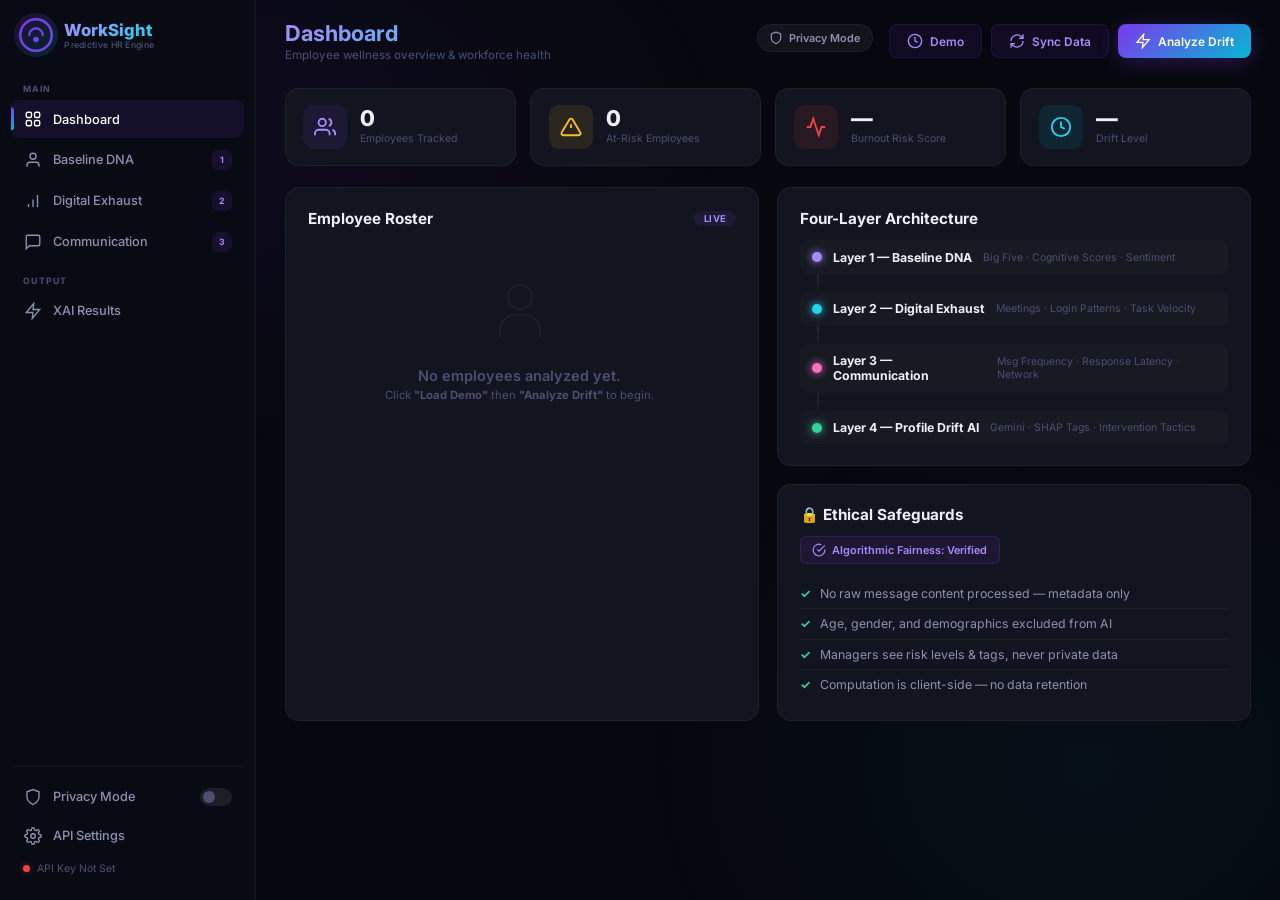
==== commit 5c0fcaf4: "feat: Add V2 deep intelligence, prescriptive analytics, and privacy shield" ====
--- a/index.html
+++ b/index.html
@@ -71,6 +71,11 @@
 
     <div class="sidebar-footer">
       <div class="sidebar-divider"></div>
+      <button class="nav-item" id="privacyToggle">
+        <div class="nav-icon"><svg viewBox="0 0 24 24" fill="none" stroke="currentColor" stroke-width="1.8"><path d="M12 22s8-4 8-10V5l-8-3-8 3v7c0 6 8 10 8 10z"/></svg></div>
+        <span>Privacy Mode</span>
+        <div class="toggle-switch" id="privacySwitch"></div>
+      </button>
       <button class="nav-item" id="settingsBtn">
         <div class="nav-icon"><svg viewBox="0 0 24 24" fill="none" stroke="currentColor" stroke-width="1.8"><circle cx="12" cy="12" r="3"/><path d="M19.4 15a1.65 1.65 0 0 0 .33 1.82l.06.06a2 2 0 0 1-2.83 2.83l-.06-.06a1.65 1.65 0 0 0-1.82-.33 1.65 1.65 0 0 0-1 1.51V21a2 2 0 0 1-4 0v-.09A1.65 1.65 0 0 0 9 19.4a1.65 1.65 0 0 0-1.82.33l-.06.06a2 2 0 0 1-2.83-2.83l.06-.06A1.65 1.65 0 0 0 4.68 15a1.65 1.65 0 0 0-1.51-1H3a2 2 0 0 1 0-4h.09A1.65 1.65 0 0 0 4.6 9a1.65 1.65 0 0 0-.33-1.82l-.06-.06a2 2 0 0 1 2.83-2.83l.06.06A1.65 1.65 0 0 0 9 4.68a1.65 1.65 0 0 0 1-1.51V3a2 2 0 0 1 4 0v.09a1.65 1.65 0 0 0 1 1.51 1.65 1.65 0 0 0 1.82-.33l.06-.06a2 2 0 0 1 2.83 2.83l-.06.06A1.65 1.65 0 0 0 19.4 9a1.65 1.65 0 0 0 1.51 1H21a2 2 0 0 1 0 4h-.09a1.65 1.65 0 0 0-1.51 1z"/></svg></div>
         <span>API Settings</span>
@@ -92,9 +97,22 @@
         <p class="page-desc" id="pageDesc">Employee wellness overview &amp; workforce health</p>
       </div>
       <div class="topbar-actions">
+        <!-- Privacy Toggle -->
+        <label class="privacy-toggle" title="Anonymize employee data for presentation">
+          <input type="checkbox" id="privacyModeToggle">
+          <div class="privacy-slider">
+            <svg class="icon-shield" viewBox="0 0 24 24" fill="none" stroke="currentColor" stroke-width="2" stroke-linecap="round" stroke-linejoin="round" width="14" height="14"><path d="M12 22s8-4 8-10V5l-8-3-8 3v7c0 6 8 10 8 10z"/></svg>
+            <span>Privacy Mode</span>
+          </div>
+        </label>
+
         <button class="btn btn-ghost" id="loadDemoBtn">
           <svg viewBox="0 0 24 24" fill="none" stroke="currentColor" stroke-width="2" width="16" height="16"><circle cx="12" cy="12" r="10"/><path d="M12 6v6l4 2"/></svg>
-          Load Demo (Alex)
+          Demo
+        </button>
+        <button class="btn btn-ghost" id="syncDataBtn">
+          <svg viewBox="0 0 24 24" fill="none" stroke="currentColor" stroke-width="2" width="16" height="16"><path d="M21 2v6h-6M3 12a9 9 0 0 1 15-6.7L21 8M3 22v-6h6m12-4a9 9 0 0 1-15 6.7L3 16"/></svg>
+          Sync Data
         </button>
         <button class="btn btn-glow" id="analyzeBtn">
           <svg viewBox="0 0 24 24" fill="none" stroke="currentColor" stroke-width="2" width="16" height="16"><polygon points="13 2 3 14 12 14 11 22 21 10 12 10 13 2"/></svg>
@@ -176,16 +194,19 @@
           </div>
         </div>
 
-        <!-- Privacy card -->
         <div class="card card-privacy">
           <div class="card-header">
-            <h2>🔒 Privacy-First Design</h2>
+            <h2>🔒 Ethical Safeguards</h2>
+          </div>
+          <div class="fairness-badge">
+            <svg viewBox="0 0 24 24" fill="none" stroke="currentColor" stroke-width="2"><path d="M22 11.08V12a10 10 0 1 1-5.93-9.14"/><polyline points="22 4 12 14.01 9 11.01"/></svg>
+            Algorithmic Fairness: Verified
           </div>
           <ul class="privacy-list">
             <li><span class="check">✓</span> No raw message content processed — metadata only</li>
-            <li><span class="check">✓</span> API key stored only in your browser localStorage</li>
+            <li><span class="check">✓</span> Age, gender, and demographics excluded from AI</li>
             <li><span class="check">✓</span> Managers see risk levels &amp; tags, never private data</li>
-            <li><span class="check">✓</span> All computation is client-side — no backend server</li>
+            <li><span class="check">✓</span> Computation is client-side — no data retention</li>
           </ul>
         </div>
       </div>
@@ -293,7 +314,7 @@
       <!-- Results Content (hidden until analysis) -->
       <div class="results-body" id="resultsContent" style="display:none;">
 
-        <!-- Row 1: Score + Drift -->
+        <!-- Row 1: Score + Drift + Trend -->
         <div class="results-row-top">
           <div class="card card-score">
             <div class="card-header"><h2>Burnout Risk Score</h2></div>
@@ -313,15 +334,27 @@
               </div>
             </div>
             <div class="risk-pill" id="riskBadge">—</div>
+            
+            <div class="retention-box">
+              <span class="retention-label">Retention Deadline</span>
+              <span class="retention-val" id="retentionDeadline">Calculating…</span>
+            </div>
           </div>
 
           <div class="card card-drift">
-            <div class="card-header"><h2>Profile Drift Summary</h2></div>
+            <div class="card-header">
+              <h2>Profile Drift & Trend</h2>
+              <div class="trend-sparkline" id="trendSparkline"></div>
+            </div>
             <p class="drift-text" id="driftText">—</p>
             <div class="drift-bar-container">
               <div class="drift-bar-label"><span>Baseline DNA</span><span>Current Reality</span></div>
               <div class="drift-bar-track"><div class="drift-bar-fill" id="driftBarFill"></div></div>
             </div>
+            <div class="bench-stats">
+              <div class="bench-item"><span>Team Average</span><strong id="teamAvgVal">0%</strong></div>
+              <div class="bench-item"><span>Variance</span><strong id="varianceVal">—</strong></div>
+            </div>
           </div>
         </div>
 
@@ -331,15 +364,35 @@
           <div class="xai-grid" id="xaiTags"></div>
         </div>
 
-        <!-- Intervention -->
-        <div class="card card-intervention">
-          <div class="card-header"><h2>🛡️ Recommended Intervention</h2></div>
-          <div class="intervention-body" id="interventionText">—</div>
+        <!-- Playbook & Intervention -->
+        <div class="results-row-bottom">
+          <div class="card card-playbook">
+            <div class="card-header">
+              <h2>📖 Manager Playbook</h2>
+              <span class="card-badge">Co-Pilot Suggestion</span>
+            </div>
+            <div class="playbook-body">
+              <p class="card-hint">AI-generated conversation script to address top stressors.</p>
+              <div class="script-bubble" id="playbookScript">Waiting for analysis…</div>
+            </div>
+          </div>
+
+          <div class="card card-intervention">
+            <div class="card-header"><h2>🛡️ Intervention Tactic</h2></div>
+            <div class="intervention-body" id="interventionText">—</div>
+            <button class="btn btn-tiny full-w" style="margin-top: 1.5rem;" id="logInterventionBtn">Record Management Action</button>
+          </div>
         </div>
 
         <!-- Raw JSON -->
         <div class="card card-json">
-          <div class="card-header"><h2>API Response</h2><button class="btn btn-tiny" id="copyJsonBtn">Copy</button></div>
+          <div class="card-header">
+            <h2>API Response</h2>
+            <div style="display:flex; gap: 0.5rem;">
+              <button class="btn btn-tiny" id="toggleTransparencyBtn">View Source</button>
+              <button class="btn btn-tiny" id="copyJsonBtn">Copy</button>
+            </div>
+          </div>
           <pre class="json-pre" id="jsonOutput">{}</pre>
         </div>
       </div>
@@ -356,8 +409,10 @@
       </div>
       <div class="modal-body">
         <div class="field"><label for="apiKeyInput">Gemini API Key</label><input type="password" id="apiKeyInput" placeholder="AIza…"><small>Stored in localStorage only. Never sent anywhere except the Gemini API.</small></div>
-        <div class="field"><label for="modelSelect">Model</label><select id="modelSelect"><option value="gemini-2.5-flash" selected>Gemini 2.5 Flash</option><option value="gemini-2.0-flash">Gemini 2.0 Flash</option><option value="gemini-2.0-flash-lite">Gemini 2.0 Flash Lite</option><option value="gemini-1.5-pro">Gemini 1.5 Pro</option></select></div>
+        <div class="field"><label for="modelSelect">Model</label><select id="modelSelect"><option value="gemini-2.0-flash" selected>Gemini 2.0 Flash</option><option value="gemini-2.0-flash-lite">Gemini 2.0 Flash Lite</option><option value="gemini-1.5-flash">Gemini 1.5 Flash</option><option value="gemini-1.5-pro">Gemini 1.5 Pro</option></select></div>
         <button class="btn btn-glow full-w" id="saveSettingsBtn">Save &amp; Close</button>
+        <div class="sidebar-divider" style="margin: 1.5rem 0 1rem;"></div>
+        <button class="btn btn-ghost full-w" id="clearHistoryBtn" style="color: var(--risk-critical); border-color: rgba(239,68,68,0.2);">Clear All Analysis History</button>
       </div>
     </div>
   </div>
--- a/style.css
+++ b/style.css
@@ -283,6 +283,66 @@
 
 .full-w { width: 100%; justify-content: center; margin-top: 1rem; }
 
+/* Privacy Toggle */
+.privacy-toggle {
+  display: inline-flex; position: relative; cursor: pointer;
+  margin-right: 0.5rem; user-select: none;
+}
+.privacy-toggle input { position: absolute; opacity: 0; cursor: pointer; height: 0; width: 0; }
+.privacy-slider {
+  display: flex; align-items: center; gap: 0.4rem;
+  padding: 0.4rem 0.8rem; border-radius: 20px;
+  background: rgba(255,255,255,0.05); border: 1px solid var(--border);
+  color: var(--text-2); font-size: 0.75rem; font-weight: 600;
+  transition: all 0.3s var(--ease);
+}
+.privacy-toggle:hover .privacy-slider { background: rgba(255,255,255,0.08); color: var(--text-1); }
+.privacy-toggle.active .privacy-slider {
+  background: rgba(52,211,153,0.15); border-color: rgba(52,211,153,0.3);
+  color: var(--risk-low);
+  box-shadow: 0 0 15px rgba(52,211,153,0.2);
+}
+
+/* Fairness Badge */
+.fairness-badge {
+  display: inline-flex; align-items: center; gap: 0.4rem;
+  padding: 0.4rem 0.8rem; border-radius: 6px;
+  background: rgba(124,58,237,0.1); border: 1px solid rgba(124,58,237,0.2);
+  color: var(--violet-light); font-size: 0.75rem; font-weight: 600;
+  margin-bottom: 1rem;
+}
+.fairness-badge svg { width: 14px; height: 14px; }
+
+/* Privacy Toggle */
+.privacy-toggle {
+  display: inline-block; position: relative; cursor: pointer;
+  margin-right: 0.5rem; user-select: none;
+}
+.privacy-toggle input { position: absolute; opacity: 0; cursor: pointer; height: 0; width: 0; }
+.privacy-slider {
+  display: flex; align-items: center; gap: 0.4rem;
+  padding: 0.4rem 0.8rem; border-radius: 20px;
+  background: rgba(255,255,255,0.05); border: 1px solid var(--border);
+  color: var(--text-2); font-size: 0.75rem; font-weight: 600;
+  transition: all 0.3s var(--ease);
+}
+.privacy-toggle:hover .privacy-slider { background: rgba(255,255,255,0.08); color: var(--text-1); }
+.privacy-toggle input:checked ~ .privacy-slider {
+  background: rgba(52,211,153,0.15); border-color: rgba(52,211,153,0.3);
+  color: var(--risk-low);
+  box-shadow: 0 0 15px rgba(52,211,153,0.2);
+}
+
+/* Fairness Badge */
+.fairness-badge {
+  display: inline-flex; align-items: center; gap: 0.4rem;
+  padding: 0.4rem 0.8rem; border-radius: 6px;
+  background: rgba(124,58,237,0.1); border: 1px solid rgba(124,58,237,0.2);
+  color: var(--violet-light); font-size: 0.75rem; font-weight: 600;
+  margin-bottom: 1rem;
+}
+.fairness-badge svg { width: 14px; height: 14px; }
+
 /* ==============================
    PANELS
    ============================== */
@@ -344,7 +404,12 @@
 .roster-empty p { font-weight: 600; margin-bottom: 0.3rem; }
 .empty-hint { font-size: 0.78rem; color: var(--text-3); }
 
-/* Roster item */
+/* Roster items */
+.roster-body {
+  max-height: 480px;
+  overflow-y: auto;
+  padding-right: 4px;
+}
 .roster-item {
   display: flex; align-items: center; justify-content: space-between;
   padding: 0.8rem 0.9rem;
@@ -352,9 +417,14 @@
   border: 1px solid var(--border);
   border-radius: var(--radius-sm);
   margin-bottom: 0.5rem;
-  transition: background 0.2s;
-}
-.roster-item:hover { background: rgba(255,255,255,0.04); }
+  transition: all 0.2s;
+  cursor: pointer;
+}
+.roster-item:hover {
+  background: rgba(255,115,22,0.06);
+  border-color: rgba(255,115,22,0.2);
+  transform: translateX(4px);
+}
 
 .roster-left { display: flex; align-items: center; gap: 0.75rem; }
 .roster-avatar {
@@ -647,21 +717,67 @@
 @keyframes toastOut { from { opacity: 1; transform: translateY(0); }   to { opacity: 0; transform: translateY(14px); } }
 
 /* ==============================
-   RESPONSIVE
-   ============================== */
-@media (max-width: 1100px) {
-  .metric-strip { grid-template-columns: repeat(2,1fr); }
-  .dash-grid { grid-template-columns: 1fr; }
-  .card-roster { grid-row: auto; }
-  .results-row-top { grid-template-columns: 1fr; }
-}
-
-@media (max-width: 768px) {
-  :root { --sidebar-w: 0px; }
-  .sidebar { transform: translateX(-100%); transition: transform 0.3s var(--ease); }
-  .sidebar.open { transform: translateX(0); }
-  .main { margin-left: 0; padding: 1rem; }
-  .metric-strip { grid-template-columns: 1fr 1fr; }
-  .form-layout { grid-template-columns: 1fr; }
-  .topbar { flex-direction: column; align-items: flex-start; }
-}
+   V2: NEW COMPONENTS
+   ============================== */
+
+/* Toggle Switch */
+.toggle-switch {
+  width: 32px; height: 18px; border-radius: 10px;
+  background: rgba(255,255,255,0.08);
+  margin-left: auto; position: relative;
+  transition: background 0.3s;
+}
+.toggle-switch::after {
+  content: ''; position: absolute; left: 3px; top: 3px;
+  width: 12px; height: 12px; border-radius: 50%;
+  background: var(--text-3); transition: all 0.3s;
+}
+.nav-item.active .toggle-switch { background: var(--violet); }
+.nav-item.active .toggle-switch::after { transform: translateX(14px); background: #fff; }
+
+/* Retention Box */
+.retention-box {
+  margin-top: 1.5rem; padding: 0.75rem;
+  background: rgba(0,0,0,0.2); border-radius: var(--radius-sm);
+  border: 1px dashed rgba(255,255,255,0.1);
+}
+.retention-label { display: block; font-size: 0.65rem; color: var(--text-3); text-transform: uppercase; letter-spacing: 0.5px; margin-bottom: 0.2rem; }
+.retention-val { font-size: 0.95rem; font-weight: 700; color: var(--risk-medium); }
+
+/* Trend Sparkline */
+.trend-sparkline {
+  width: 100px; height: 30px; display: flex; align-items: flex-end; gap: 4px;
+}
+.spark-bar {
+  flex: 1; background: var(--grad-primary); border-radius: 2px 2px 0 0;
+  min-height: 4px; transition: height 1s var(--ease);
+  opacity: 0.6;
+}
+.spark-bar:last-child { opacity: 1; }
+
+/* Benchmarking */
+.bench-stats {
+  display: flex; gap: 1.5rem; margin-top: 1.25rem;
+  padding-top: 1rem; border-top: 1px dotted var(--border);
+}
+.bench-item span { display: block; font-size: 0.65rem; color: var(--text-3); margin-bottom: 0.2rem; }
+.bench-item strong { font-size: 1.1rem; font-weight: 700; color: var(--text-2); }
+
+/* Playbook */
+.results-row-bottom { display: grid; grid-template-columns: 1.5fr 1fr; gap: 1.25rem; }
+.card-playbook { background: rgba(124,58,237,0.04); border-color: rgba(124,58,237,0.1); }
+.script-bubble {
+  background: var(--bg-card-elevated); border: 1px solid var(--border);
+  padding: 1.2rem; border-radius: 0 16px 16px 16px;
+  font-size: 0.92rem; line-height: 1.6; color: var(--text-1);
+  font-style: italic; position: relative;
+  margin-top: 0.5rem;
+}
+.script-bubble::before {
+  content: '"'; position: absolute; left: -10px; top: -10px;
+  font-size: 3rem; color: var(--violet); opacity: 0.2; font-family: serif;
+}
+
+@media (max-width: 900px) {
+  .results-row-bottom { grid-template-columns: 1fr; }
+}
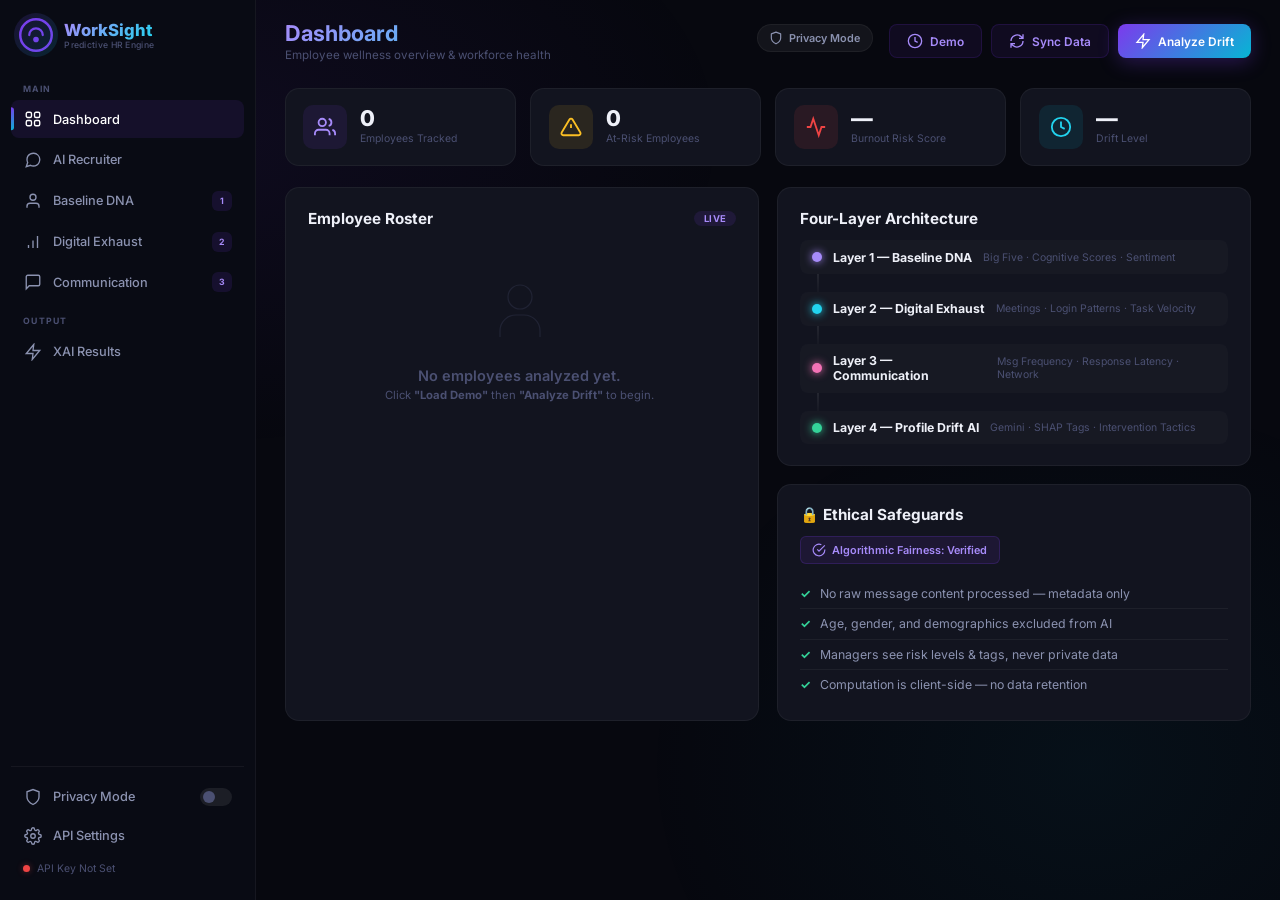
==== commit 9192058c: "fix: AI Interviewer integration and stabilize dashboard roster render" ====
--- a/index.html
+++ b/index.html
@@ -1,15 +1,20 @@
 <!DOCTYPE html>
 <html lang="en">
+
 <head>
   <meta charset="UTF-8">
   <meta name="viewport" content="width=device-width, initial-scale=1.0">
-  <meta name="description" content="WorkSight – AI-powered predictive HR engine for burnout detection through Profile Drift Analysis.">
+  <meta name="description"
+    content="WorkSight – AI-powered predictive HR engine for burnout detection through Profile Drift Analysis.">
   <title>WorkSight – Predictive HR Engine</title>
   <link rel="preconnect" href="https://fonts.googleapis.com">
   <link rel="preconnect" href="https://fonts.gstatic.com" crossorigin>
-  <link href="https://fonts.googleapis.com/css2?family=Inter:wght@300;400;500;600;700;800;900&family=JetBrains+Mono:wght@400;600&display=swap" rel="stylesheet">
+  <link
+    href="https://fonts.googleapis.com/css2?family=Inter:wght@300;400;500;600;700;800;900&family=JetBrains+Mono:wght@400;600&display=swap"
+    rel="stylesheet">
   <link rel="stylesheet" href="style.css">
 </head>
+
 <body>
 
   <!-- ============ SIDEBAR ============ -->
@@ -19,14 +24,16 @@
         <div class="logo-mark">
           <div class="logo-pulse"></div>
           <svg viewBox="0 0 32 32" fill="none">
-            <path d="M16 2C8.268 2 2 8.268 2 16s6.268 14 14 14 14-6.268 14-14S23.732 2 16 2z" stroke="url(#lg1)" stroke-width="2.2"/>
-            <path d="M10 16c0-3.314 2.686-6 6-6s6 2.686 6 6" stroke="url(#lg1)" stroke-width="2" stroke-linecap="round"/>
-            <circle cx="16" cy="20" r="2.5" fill="url(#lg1)"/>
+            <path d="M16 2C8.268 2 2 8.268 2 16s6.268 14 14 14 14-6.268 14-14S23.732 2 16 2z" stroke="url(#lg1)"
+              stroke-width="2.2" />
+            <path d="M10 16c0-3.314 2.686-6 6-6s6 2.686 6 6" stroke="url(#lg1)" stroke-width="2"
+              stroke-linecap="round" />
+            <circle cx="16" cy="20" r="2.5" fill="url(#lg1)" />
             <defs>
               <linearGradient id="lg1" x1="2" y1="2" x2="30" y2="30">
-                <stop stop-color="#7c3aed"/>
-                <stop offset=".5" stop-color="#a78bfa"/>
-                <stop offset="1" stop-color="#06b6d4"/>
+                <stop stop-color="#7c3aed" />
+                <stop offset=".5" stop-color="#a78bfa" />
+                <stop offset="1" stop-color="#06b6d4" />
               </linearGradient>
             </defs>
           </svg>
@@ -41,21 +48,38 @@
     <div class="nav-section-label">MAIN</div>
     <nav class="nav-menu">
       <button class="nav-item active" data-panel="dashboard" id="nav-dashboard">
-        <div class="nav-icon"><svg viewBox="0 0 24 24" fill="none" stroke="currentColor" stroke-width="1.8"><rect x="3" y="3" width="7" height="7" rx="2"/><rect x="14" y="3" width="7" height="7" rx="2"/><rect x="3" y="14" width="7" height="7" rx="2"/><rect x="14" y="14" width="7" height="7" rx="2"/></svg></div>
+        <div class="nav-icon"><svg viewBox="0 0 24 24" fill="none" stroke="currentColor" stroke-width="1.8">
+            <rect x="3" y="3" width="7" height="7" rx="2" />
+            <rect x="14" y="3" width="7" height="7" rx="2" />
+            <rect x="3" y="14" width="7" height="7" rx="2" />
+            <rect x="14" y="14" width="7" height="7" rx="2" />
+          </svg></div>
         <span>Dashboard</span>
       </button>
+      <button class="nav-item" data-panel="interview" id="nav-interview">
+        <div class="nav-icon"><svg viewBox="0 0 24 24" fill="none" stroke="currentColor" stroke-width="1.8">
+            <path d="M21 11.5a8.38 8.38 0 0 1-.9 3.8 8.5 8.5 0 0 1-7.6 4.7 8.38 8.38 0 0 1-3.8-.9L3 21l1.9-5.7a8.38 8.38 0 0 1-.9-3.8 8.5 8.5 0 0 1 4.7-7.6 8.38 8.38 0 0 1 3.8-.9h.5a8.48 8.48 0 0 1 8 8v.5z"></path></svg></div>
+        <span>AI Recruiter</span>
+      </button>
       <button class="nav-item" data-panel="baseline" id="nav-baseline">
-        <div class="nav-icon"><svg viewBox="0 0 24 24" fill="none" stroke="currentColor" stroke-width="1.8"><path d="M20 21v-2a4 4 0 0 0-4-4H8a4 4 0 0 0-4 4v2"/><circle cx="12" cy="7" r="4"/></svg></div>
+        <div class="nav-icon"><svg viewBox="0 0 24 24" fill="none" class="nav-icon" stroke="currentColor" stroke-width="1.8">
+            <path d="M20 21v-2a4 4 0 0 0-4-4H8a4 4 0 0 0-4 4v2" />
+            <circle cx="12" cy="7" r="4" />
+          </svg></div>
         <span>Baseline DNA</span>
         <div class="nav-badge">1</div>
       </button>
       <button class="nav-item" data-panel="digital" id="nav-digital">
-        <div class="nav-icon"><svg viewBox="0 0 24 24" fill="none" stroke="currentColor" stroke-width="1.8"><path d="M12 20V10M18 20V4M6 20v-4"/></svg></div>
+        <div class="nav-icon"><svg viewBox="0 0 24 24" fill="none" stroke="currentColor" stroke-width="1.8">
+            <path d="M12 20V10M18 20V4M6 20v-4" />
+          </svg></div>
         <span>Digital Exhaust</span>
         <div class="nav-badge">2</div>
       </button>
       <button class="nav-item" data-panel="communication" id="nav-communication">
-        <div class="nav-icon"><svg viewBox="0 0 24 24" fill="none" stroke="currentColor" stroke-width="1.8"><path d="M21 15a2 2 0 0 1-2 2H7l-4 4V5a2 2 0 0 1 2-2h14a2 2 0 0 1 2 2z"/></svg></div>
+        <div class="nav-icon"><svg viewBox="0 0 24 24" fill="none" stroke="currentColor" stroke-width="1.8">
+            <path d="M21 15a2 2 0 0 1-2 2H7l-4 4V5a2 2 0 0 1 2-2h14a2 2 0 0 1 2 2z" />
+          </svg></div>
         <span>Communication</span>
         <div class="nav-badge">3</div>
       </button>
@@ -64,7 +88,9 @@
     <div class="nav-section-label">OUTPUT</div>
     <nav class="nav-menu">
       <button class="nav-item" data-panel="results" id="nav-results">
-        <div class="nav-icon"><svg viewBox="0 0 24 24" fill="none" stroke="currentColor" stroke-width="1.8"><polygon points="13 2 3 14 12 14 11 22 21 10 12 10 13 2"/></svg></div>
+        <div class="nav-icon"><svg viewBox="0 0 24 24" fill="none" stroke="currentColor" stroke-width="1.8">
+            <polygon points="13 2 3 14 12 14 11 22 21 10 12 10 13 2" />
+          </svg></div>
         <span>XAI Results</span>
       </button>
     </nav>
@@ -72,12 +98,18 @@
     <div class="sidebar-footer">
       <div class="sidebar-divider"></div>
       <button class="nav-item" id="privacyToggle">
-        <div class="nav-icon"><svg viewBox="0 0 24 24" fill="none" stroke="currentColor" stroke-width="1.8"><path d="M12 22s8-4 8-10V5l-8-3-8 3v7c0 6 8 10 8 10z"/></svg></div>
+        <div class="nav-icon"><svg viewBox="0 0 24 24" fill="none" stroke="currentColor" stroke-width="1.8">
+            <path d="M12 22s8-4 8-10V5l-8-3-8 3v7c0 6 8 10 8 10z" />
+          </svg></div>
         <span>Privacy Mode</span>
         <div class="toggle-switch" id="privacySwitch"></div>
       </button>
       <button class="nav-item" id="settingsBtn">
-        <div class="nav-icon"><svg viewBox="0 0 24 24" fill="none" stroke="currentColor" stroke-width="1.8"><circle cx="12" cy="12" r="3"/><path d="M19.4 15a1.65 1.65 0 0 0 .33 1.82l.06.06a2 2 0 0 1-2.83 2.83l-.06-.06a1.65 1.65 0 0 0-1.82-.33 1.65 1.65 0 0 0-1 1.51V21a2 2 0 0 1-4 0v-.09A1.65 1.65 0 0 0 9 19.4a1.65 1.65 0 0 0-1.82.33l-.06.06a2 2 0 0 1-2.83-2.83l.06-.06A1.65 1.65 0 0 0 4.68 15a1.65 1.65 0 0 0-1.51-1H3a2 2 0 0 1 0-4h.09A1.65 1.65 0 0 0 4.6 9a1.65 1.65 0 0 0-.33-1.82l-.06-.06a2 2 0 0 1 2.83-2.83l.06.06A1.65 1.65 0 0 0 9 4.68a1.65 1.65 0 0 0 1-1.51V3a2 2 0 0 1 4 0v.09a1.65 1.65 0 0 0 1 1.51 1.65 1.65 0 0 0 1.82-.33l.06-.06a2 2 0 0 1 2.83 2.83l-.06.06A1.65 1.65 0 0 0 19.4 9a1.65 1.65 0 0 0 1.51 1H21a2 2 0 0 1 0 4h-.09a1.65 1.65 0 0 0-1.51 1z"/></svg></div>
+        <div class="nav-icon"><svg viewBox="0 0 24 24" fill="none" stroke="currentColor" stroke-width="1.8">
+            <circle cx="12" cy="12" r="3" />
+            <path
+              d="M19.4 15a1.65 1.65 0 0 0 .33 1.82l.06.06a2 2 0 0 1-2.83 2.83l-.06-.06a1.65 1.65 0 0 0-1.82-.33 1.65 1.65 0 0 0-1 1.51V21a2 2 0 0 1-4 0v-.09A1.65 1.65 0 0 0 9 19.4a1.65 1.65 0 0 0-1.82.33l-.06.06a2 2 0 0 1-2.83-2.83l.06-.06A1.65 1.65 0 0 0 4.68 15a1.65 1.65 0 0 0-1.51-1H3a2 2 0 0 1 0-4h.09A1.65 1.65 0 0 0 4.6 9a1.65 1.65 0 0 0-.33-1.82l-.06-.06a2 2 0 0 1 2.83-2.83l.06.06A1.65 1.65 0 0 0 9 4.68a1.65 1.65 0 0 0 1-1.51V3a2 2 0 0 1 4 0v.09a1.65 1.65 0 0 0 1 1.51 1.65 1.65 0 0 0 1.82-.33l.06-.06a2 2 0 0 1 2.83 2.83l-.06.06A1.65 1.65 0 0 0 19.4 9a1.65 1.65 0 0 0 1.51 1H21a2 2 0 0 1 0 4h-.09a1.65 1.65 0 0 0-1.51 1z" />
+          </svg></div>
         <span>API Settings</span>
       </button>
       <div class="sidebar-status">
@@ -101,21 +133,31 @@
         <label class="privacy-toggle" title="Anonymize employee data for presentation">
           <input type="checkbox" id="privacyModeToggle">
           <div class="privacy-slider">
-            <svg class="icon-shield" viewBox="0 0 24 24" fill="none" stroke="currentColor" stroke-width="2" stroke-linecap="round" stroke-linejoin="round" width="14" height="14"><path d="M12 22s8-4 8-10V5l-8-3-8 3v7c0 6 8 10 8 10z"/></svg>
+            <svg class="icon-shield" viewBox="0 0 24 24" fill="none" stroke="currentColor" stroke-width="2"
+              stroke-linecap="round" stroke-linejoin="round" width="14" height="14">
+              <path d="M12 22s8-4 8-10V5l-8-3-8 3v7c0 6 8 10 8 10z" />
+            </svg>
             <span>Privacy Mode</span>
           </div>
         </label>
 
         <button class="btn btn-ghost" id="loadDemoBtn">
-          <svg viewBox="0 0 24 24" fill="none" stroke="currentColor" stroke-width="2" width="16" height="16"><circle cx="12" cy="12" r="10"/><path d="M12 6v6l4 2"/></svg>
+          <svg viewBox="0 0 24 24" fill="none" stroke="currentColor" stroke-width="2" width="16" height="16">
+            <circle cx="12" cy="12" r="10" />
+            <path d="M12 6v6l4 2" />
+          </svg>
           Demo
         </button>
         <button class="btn btn-ghost" id="syncDataBtn">
-          <svg viewBox="0 0 24 24" fill="none" stroke="currentColor" stroke-width="2" width="16" height="16"><path d="M21 2v6h-6M3 12a9 9 0 0 1 15-6.7L21 8M3 22v-6h6m12-4a9 9 0 0 1-15 6.7L3 16"/></svg>
+          <svg viewBox="0 0 24 24" fill="none" stroke="currentColor" stroke-width="2" width="16" height="16">
+            <path d="M21 2v6h-6M3 12a9 9 0 0 1 15-6.7L21 8M3 22v-6h6m12-4a9 9 0 0 1-15 6.7L3 16" />
+          </svg>
           Sync Data
         </button>
         <button class="btn btn-glow" id="analyzeBtn">
-          <svg viewBox="0 0 24 24" fill="none" stroke="currentColor" stroke-width="2" width="16" height="16"><polygon points="13 2 3 14 12 14 11 22 21 10 12 10 13 2"/></svg>
+          <svg viewBox="0 0 24 24" fill="none" stroke="currentColor" stroke-width="2" width="16" height="16">
+            <polygon points="13 2 3 14 12 14 11 22 21 10 12 10 13 2" />
+          </svg>
           Analyze Drift
         </button>
       </div>
@@ -127,28 +169,43 @@
       <!-- Metric Strip -->
       <div class="metric-strip">
         <div class="metric-card">
-          <div class="metric-icon bg-violet"><svg viewBox="0 0 24 24" fill="none" stroke="currentColor" stroke-width="2"><path d="M17 21v-2a4 4 0 0 0-4-4H5a4 4 0 0 0-4 4v2"/><circle cx="9" cy="7" r="4"/><path d="M23 21v-2a4 4 0 0 0-3-3.87"/><path d="M16 3.13a4 4 0 0 1 0 7.75"/></svg></div>
+          <div class="metric-icon bg-violet"><svg viewBox="0 0 24 24" fill="none" stroke="currentColor"
+              stroke-width="2">
+              <path d="M17 21v-2a4 4 0 0 0-4-4H5a4 4 0 0 0-4 4v2" />
+              <circle cx="9" cy="7" r="4" />
+              <path d="M23 21v-2a4 4 0 0 0-3-3.87" />
+              <path d="M16 3.13a4 4 0 0 1 0 7.75" />
+            </svg></div>
           <div class="metric-body">
             <div class="metric-val" id="stat-total">0</div>
             <div class="metric-label">Employees Tracked</div>
           </div>
         </div>
         <div class="metric-card">
-          <div class="metric-icon bg-amber"><svg viewBox="0 0 24 24" fill="none" stroke="currentColor" stroke-width="2"><path d="M10.29 3.86L1.82 18a2 2 0 0 0 1.71 3h16.94a2 2 0 0 0 1.71-3L13.71 3.86a2 2 0 0 0-3.42 0z"/><line x1="12" y1="9" x2="12" y2="13"/><line x1="12" y1="17" x2="12.01" y2="17"/></svg></div>
+          <div class="metric-icon bg-amber"><svg viewBox="0 0 24 24" fill="none" stroke="currentColor" stroke-width="2">
+              <path d="M10.29 3.86L1.82 18a2 2 0 0 0 1.71 3h16.94a2 2 0 0 0 1.71-3L13.71 3.86a2 2 0 0 0-3.42 0z" />
+              <line x1="12" y1="9" x2="12" y2="13" />
+              <line x1="12" y1="17" x2="12.01" y2="17" />
+            </svg></div>
           <div class="metric-body">
             <div class="metric-val" id="stat-atrisk">0</div>
             <div class="metric-label">At-Risk Employees</div>
           </div>
         </div>
         <div class="metric-card">
-          <div class="metric-icon bg-rose"><svg viewBox="0 0 24 24" fill="none" stroke="currentColor" stroke-width="2"><path d="M22 12h-4l-3 9L9 3l-3 9H2"/></svg></div>
+          <div class="metric-icon bg-rose"><svg viewBox="0 0 24 24" fill="none" stroke="currentColor" stroke-width="2">
+              <path d="M22 12h-4l-3 9L9 3l-3 9H2" />
+            </svg></div>
           <div class="metric-body">
             <div class="metric-val" id="stat-burnout">—</div>
             <div class="metric-label">Burnout Risk Score</div>
           </div>
         </div>
         <div class="metric-card">
-          <div class="metric-icon bg-cyan"><svg viewBox="0 0 24 24" fill="none" stroke="currentColor" stroke-width="2"><circle cx="12" cy="12" r="10"/><path d="M12 6v6l4 2"/></svg></div>
+          <div class="metric-icon bg-cyan"><svg viewBox="0 0 24 24" fill="none" stroke="currentColor" stroke-width="2">
+              <circle cx="12" cy="12" r="10" />
+              <path d="M12 6v6l4 2" />
+            </svg></div>
           <div class="metric-body">
             <div class="metric-val" id="stat-drift">—</div>
             <div class="metric-label">Drift Level</div>
@@ -168,12 +225,15 @@
           <div class="roster-body" id="rosterList">
             <div class="roster-empty">
               <div class="empty-graphic">
-                <svg viewBox="0 0 80 80" fill="none" stroke="currentColor" stroke-width="1.2" width="80" height="80" opacity="0.25">
-                  <circle cx="40" cy="28" r="12"/><path d="M20 68v-6a16 16 0 0 1 16-16h8a16 16 0 0 1 16 16v6"/>
+                <svg viewBox="0 0 80 80" fill="none" stroke="currentColor" stroke-width="1.2" width="80" height="80"
+                  opacity="0.25">
+                  <circle cx="40" cy="28" r="12" />
+                  <path d="M20 68v-6a16 16 0 0 1 16-16h8a16 16 0 0 1 16 16v6" />
                 </svg>
               </div>
               <p>No employees analyzed yet.</p>
-              <span class="empty-hint">Click <strong>"Load Demo"</strong> then <strong>"Analyze Drift"</strong> to begin.</span>
+              <span class="empty-hint">Click <strong>"Load Demo"</strong> then <strong>"Analyze Drift"</strong> to
+                begin.</span>
             </div>
           </div>
         </div>
@@ -184,13 +244,25 @@
             <h2>Four-Layer Architecture</h2>
           </div>
           <div class="arch-flow">
-            <div class="arch-node node-recruitment"><div class="arch-dot"></div><strong>Layer 1 — Baseline DNA</strong><span>Big Five · Cognitive Scores · Sentiment</span></div>
+            <div class="arch-node node-recruitment">
+              <div class="arch-dot"></div><strong>Layer 1 — Baseline DNA</strong><span>Big Five · Cognitive Scores ·
+                Sentiment</span>
+            </div>
             <div class="arch-line"></div>
-            <div class="arch-node node-operational"><div class="arch-dot"></div><strong>Layer 2 — Digital Exhaust</strong><span>Meetings · Login Patterns · Task Velocity</span></div>
+            <div class="arch-node node-operational">
+              <div class="arch-dot"></div><strong>Layer 2 — Digital Exhaust</strong><span>Meetings · Login Patterns ·
+                Task Velocity</span>
+            </div>
             <div class="arch-line"></div>
-            <div class="arch-node node-communication"><div class="arch-dot"></div><strong>Layer 3 — Communication</strong><span>Msg Frequency · Response Latency · Network</span></div>
+            <div class="arch-node node-communication">
+              <div class="arch-dot"></div><strong>Layer 3 — Communication</strong><span>Msg Frequency · Response Latency
+                · Network</span>
+            </div>
             <div class="arch-line"></div>
-            <div class="arch-node node-predictive"><div class="arch-dot"></div><strong>Layer 4 — Profile Drift AI</strong><span>Gemini · SHAP Tags · Intervention Tactics</span></div>
+            <div class="arch-node node-predictive">
+              <div class="arch-dot"></div><strong>Layer 4 — Profile Drift AI</strong><span>Gemini · SHAP Tags ·
+                Intervention Tactics</span>
+            </div>
           </div>
         </div>
 
@@ -199,7 +271,10 @@
             <h2>🔒 Ethical Safeguards</h2>
           </div>
           <div class="fairness-badge">
-            <svg viewBox="0 0 24 24" fill="none" stroke="currentColor" stroke-width="2"><path d="M22 11.08V12a10 10 0 1 1-5.93-9.14"/><polyline points="22 4 12 14.01 9 11.01"/></svg>
+            <svg viewBox="0 0 24 24" fill="none" stroke="currentColor" stroke-width="2">
+              <path d="M22 11.08V12a10 10 0 1 1-5.93-9.14" />
+              <polyline points="22 4 12 14.01 9 11.01" />
+            </svg>
             Algorithmic Fairness: Verified
           </div>
           <ul class="privacy-list">
@@ -212,31 +287,81 @@
       </div>
     </section>
 
+
+    <!-- ===== PANEL: AI INTERVIEW ===== -->
+    <section class="panel" id="panel-interview">
+      <div class="form-layout">
+        <div class="card card-interview" style="display:flex; flex-direction:column; height:calc(100vh - 120px); max-height:800px; padding:0;">
+          <div class="card-header" style="padding:1.5rem 1.5rem 0.5rem 1.5rem;">
+            <h2>🤖 WorkSight AI Recruiter</h2>
+            <span class="card-badge">Behavioral Assessment</span>
+          </div>
+          <p class="card-hint" style="padding:0 1.5rem 1rem 1.5rem; margin:0; border-bottom:1px solid var(--border);">Complete a 3-question structured interview to automatically generate your "Baseline DNA" psychological profile.</p>
+          <div class="interview-body" id="chatHistory" style="flex:1; overflow-y:auto; padding:1.5rem; display:flex; flex-direction:column; gap:1.2rem; background:rgba(0,0,0,0.1);">
+            <div class="chat-msg bot" style="display:flex; gap:0.8rem; max-width:85%;">
+              <div class="chat-avatar" style="width:32px; height:32px; border-radius:50%; background:rgba(6,182,212,0.1); color:var(--cyan); border:1px solid rgba(6,182,212,0.3); display:flex; align-items:center; justify-content:center; font-weight:bold; font-size:0.8rem; flex-shrink:0;">AI</div>
+              <div class="chat-bubble" style="background:var(--surface-1); padding:0.8rem 1rem; border-radius:12px; border-top-left-radius:4px; color:var(--text-1); font-size:0.9rem; line-height:1.5; border:1px solid var(--border);">
+                <p style="margin-bottom:0.5rem;">Hello! I am the WorkSight AI Recruiter. I'm going to ask you 3 quick behavioral questions to establish your baseline profile.</p>
+                <p style="margin:0;">First, please tell me your <strong>full name</strong> and the <strong>role</strong> you are applying for.</p>
+              </div>
+            </div>
+          </div>
+          <div class="interview-input" style="padding:1rem 1.5rem; display:flex; gap:0.5rem; border-top:1px solid var(--border);">
+            <input type="text" id="chatInput" placeholder="Enter API key in Settings to begin..." disabled style="flex:1; border-radius:20px; padding-left:1rem;">
+            <button class="btn btn-glow" id="sendChatBtn" disabled style="border-radius:20px; width:48px; height:48px; padding:0; display:flex; align-items:center; justify-content:center;">
+              <svg viewBox="0 0 24 24" fill="none" stroke="currentColor" stroke-width="2" width="18" height="18"><line x1="22" y1="2" x2="11" y2="13"/><polygon points="22 2 15 22 11 13 2 9 22 2"/></svg>
+            </button>
+          </div>
+          <div class="interview-status" id="interviewStatus" style="padding:0 1.5rem 1rem 1.5rem; font-size:0.75rem; color:var(--text-2); text-align:center;">Waiting for API Key via Settings...</div>
+        </div>
+      </div>
+    </section>
+
     <!-- ===== PANEL: BASELINE DNA ===== -->
     <section class="panel" id="panel-baseline">
       <div class="form-layout">
 
         <div class="card">
-          <div class="card-header"><h2>🧬 Big Five Personality Traits</h2></div>
+          <div class="card-header">
+            <h2>🧬 Big Five Personality Traits</h2>
+          </div>
           <p class="card-hint">Baseline personality scores from recruitment assessments.</p>
-          <div class="slider-row"><label>Openness</label><input type="range" min="0" max="100" value="70" id="openness" class="slider"><span class="slider-val" id="val-openness">70</span></div>
-          <div class="slider-row"><label>Conscientiousness</label><input type="range" min="0" max="100" value="80" id="conscientiousness" class="slider"><span class="slider-val" id="val-conscientiousness">80</span></div>
-          <div class="slider-row"><label>Extraversion</label><input type="range" min="0" max="100" value="40" id="extraversion" class="slider"><span class="slider-val" id="val-extraversion">40</span></div>
-          <div class="slider-row"><label>Agreeableness</label><input type="range" min="0" max="100" value="75" id="agreeableness" class="slider"><span class="slider-val" id="val-agreeableness">75</span></div>
-          <div class="slider-row"><label>Neuroticism</label><input type="range" min="0" max="100" value="30" id="neuroticism" class="slider"><span class="slider-val" id="val-neuroticism">30</span></div>
-        </div>
-
-        <div class="card">
-          <div class="card-header"><h2>🧠 Cognitive &amp; Engagement</h2></div>
-          <div class="field"><label for="cognitiveScore">Cognitive Test Score</label><input type="number" id="cognitiveScore" min="0" max="100" value="82" placeholder="0–100"></div>
-          <div class="field"><label for="interviewSentiment">Interview Sentiment</label><select id="interviewSentiment"><option value="Very Positive" selected>Very Positive</option><option value="Positive">Positive</option><option value="Neutral">Neutral</option><option value="Negative">Negative</option></select></div>
-          <div class="field"><label for="initialEngagement">Initial Engagement Score</label><input type="number" id="initialEngagement" min="0" max="100" value="90" placeholder="0–100"></div>
-        </div>
-
-        <div class="card">
-          <div class="card-header"><h2>👤 Employee Identity</h2></div>
-          <div class="field"><label for="employeeName">Full Name</label><input type="text" id="employeeName" placeholder="e.g. Alex Chen"></div>
-          <div class="field"><label for="employeeRole">Role at Hire</label><input type="text" id="employeeRole" placeholder="e.g. High-Focus Developer"></div>
+          <div class="slider-row"><label>Openness</label><input type="range" min="0" max="100" value="70" id="openness"
+              class="slider"><span class="slider-val" id="val-openness">70</span></div>
+          <div class="slider-row"><label>Conscientiousness</label><input type="range" min="0" max="100" value="80"
+              id="conscientiousness" class="slider"><span class="slider-val" id="val-conscientiousness">80</span></div>
+          <div class="slider-row"><label>Extraversion</label><input type="range" min="0" max="100" value="40"
+              id="extraversion" class="slider"><span class="slider-val" id="val-extraversion">40</span></div>
+          <div class="slider-row"><label>Agreeableness</label><input type="range" min="0" max="100" value="75"
+              id="agreeableness" class="slider"><span class="slider-val" id="val-agreeableness">75</span></div>
+          <div class="slider-row"><label>Neuroticism</label><input type="range" min="0" max="100" value="30"
+              id="neuroticism" class="slider"><span class="slider-val" id="val-neuroticism">30</span></div>
+        </div>
+
+        <div class="card">
+          <div class="card-header">
+            <h2>🧠 Cognitive &amp; Engagement</h2>
+          </div>
+          <div class="field"><label for="cognitiveScore">Cognitive Test Score</label><input type="number"
+              id="cognitiveScore" min="0" max="100" value="82" placeholder="0–100"></div>
+          <div class="field"><label for="interviewSentiment">Interview Sentiment</label><select id="interviewSentiment">
+              <option value="Very Positive" selected>Very Positive</option>
+              <option value="Positive">Positive</option>
+              <option value="Neutral">Neutral</option>
+              <option value="Negative">Negative</option>
+            </select></div>
+          <div class="field"><label for="initialEngagement">Initial Engagement Score</label><input type="number"
+              id="initialEngagement" min="0" max="100" value="90" placeholder="0–100"></div>
+        </div>
+
+        <div class="card">
+          <div class="card-header">
+            <h2>👤 Employee Identity</h2>
+          </div>
+          <div class="field"><label for="employeeName">Full Name</label><input type="text" id="employeeName"
+              placeholder="e.g. rat"></div>
+          <div class="field"><label for="employeeRole">Role at Hire</label><input type="text" id="employeeRole"
+              placeholder="e.g. High-Focus Developer"></div>
         </div>
 
       </div>
@@ -247,26 +372,42 @@
       <div class="form-layout">
 
         <div class="card">
-          <div class="card-header"><h2>📅 Meeting Density</h2></div>
+          <div class="card-header">
+            <h2>📅 Meeting Density</h2>
+          </div>
           <p class="card-hint">Compare current meeting load to baseline expectations.</p>
-          <div class="field"><label for="meetingsPerWeek">Current Meetings / Week</label><input type="number" id="meetingsPerWeek" min="0" max="60" value="22"></div>
-          <div class="field"><label for="meetingsBaseline">Baseline Meetings / Week</label><input type="number" id="meetingsBaseline" min="0" max="60" value="12"></div>
-          <div class="field"><label for="backToBackPct">Back-to-Back %</label><input type="number" id="backToBackPct" min="0" max="100" value="65"></div>
-        </div>
-
-        <div class="card">
-          <div class="card-header"><h2>⏰ Work-Life Boundary</h2></div>
-          <div class="field"><label for="avgLoginTime">Avg Login Time</label><input type="time" id="avgLoginTime" value="08:15"></div>
-          <div class="field"><label for="avgLogoutTime">Avg Logout Time</label><input type="time" id="avgLogoutTime" value="21:45"></div>
-          <div class="field"><label for="lateNightLogins">Late-Night Logins / Month</label><input type="number" id="lateNightLogins" min="0" max="30" value="12"></div>
-          <div class="field"><label for="weekendLogins">Weekend Logins / Month</label><input type="number" id="weekendLogins" min="0" max="12" value="6"></div>
-        </div>
-
-        <div class="card">
-          <div class="card-header"><h2>🚀 Task Velocity</h2></div>
-          <div class="field"><label for="taskCompletionCurrent">Current Completion Rate</label><input type="number" id="taskCompletionCurrent" min="0" max="100" value="55"></div>
-          <div class="field"><label for="taskCompletionBaseline">Baseline Completion Rate</label><input type="number" id="taskCompletionBaseline" min="0" max="100" value="85"></div>
-          <div class="field"><label for="avgTaskTime">Avg Completion Time (hrs)</label><input type="number" id="avgTaskTime" min="0" max="100" value="6.5" step="0.5"></div>
+          <div class="field"><label for="meetingsPerWeek">Current Meetings / Week</label><input type="number"
+              id="meetingsPerWeek" min="0" max="60" value="22"></div>
+          <div class="field"><label for="meetingsBaseline">Baseline Meetings / Week</label><input type="number"
+              id="meetingsBaseline" min="0" max="60" value="12"></div>
+          <div class="field"><label for="backToBackPct">Back-to-Back %</label><input type="number" id="backToBackPct"
+              min="0" max="100" value="65"></div>
+        </div>
+
+        <div class="card">
+          <div class="card-header">
+            <h2>⏰ Work-Life Boundary</h2>
+          </div>
+          <div class="field"><label for="avgLoginTime">Avg Login Time</label><input type="time" id="avgLoginTime"
+              value="08:15"></div>
+          <div class="field"><label for="avgLogoutTime">Avg Logout Time</label><input type="time" id="avgLogoutTime"
+              value="21:45"></div>
+          <div class="field"><label for="lateNightLogins">Late-Night Logins / Month</label><input type="number"
+              id="lateNightLogins" min="0" max="30" value="12"></div>
+          <div class="field"><label for="weekendLogins">Weekend Logins / Month</label><input type="number"
+              id="weekendLogins" min="0" max="12" value="6"></div>
+        </div>
+
+        <div class="card">
+          <div class="card-header">
+            <h2>🚀 Task Velocity</h2>
+          </div>
+          <div class="field"><label for="taskCompletionCurrent">Current Completion Rate</label><input type="number"
+              id="taskCompletionCurrent" min="0" max="100" value="55"></div>
+          <div class="field"><label for="taskCompletionBaseline">Baseline Completion Rate</label><input type="number"
+              id="taskCompletionBaseline" min="0" max="100" value="85"></div>
+          <div class="field"><label for="avgTaskTime">Avg Completion Time (hrs)</label><input type="number"
+              id="avgTaskTime" min="0" max="100" value="6.5" step="0.5"></div>
         </div>
 
       </div>
@@ -277,19 +418,32 @@
       <div class="form-layout">
 
         <div class="card">
-          <div class="card-header"><h2>💬 Message Velocity</h2></div>
+          <div class="card-header">
+            <h2>💬 Message Velocity</h2>
+          </div>
           <p class="card-hint">Metadata-only analysis — no private content is ever processed.</p>
-          <div class="field"><label for="msgFrequency">Messages / Day (Current)</label><input type="number" id="msgFrequency" min="0" max="500" value="18"></div>
-          <div class="field"><label for="msgFrequencyBaseline">Messages / Day (Baseline)</label><input type="number" id="msgFrequencyBaseline" min="0" max="500" value="35"></div>
-          <div class="field"><label for="responseLatency">Response Latency (min)</label><input type="number" id="responseLatency" min="0" max="1440" value="45"></div>
-          <div class="field"><label for="responseLatencyBaseline">Baseline Latency (min)</label><input type="number" id="responseLatencyBaseline" min="0" max="1440" value="12"></div>
-        </div>
-
-        <div class="card">
-          <div class="card-header"><h2>🕸️ Network Interaction</h2></div>
-          <div class="field"><label for="teamInteractionScore">Interaction Score (0–100)</label><input type="number" id="teamInteractionScore" min="0" max="100" value="35"></div>
-          <div class="field"><label for="teamInteractionBaseline">Baseline Score (0–100)</label><input type="number" id="teamInteractionBaseline" min="0" max="100" value="72"></div>
-          <div class="field"><label for="isolationFlag">Social Isolation Detected?</label><select id="isolationFlag"><option value="Yes" selected>Yes – Reduced cross-team comms</option><option value="No">No – Normal interaction patterns</option></select></div>
+          <div class="field"><label for="msgFrequency">Messages / Day (Current)</label><input type="number"
+              id="msgFrequency" min="0" max="500" value="18"></div>
+          <div class="field"><label for="msgFrequencyBaseline">Messages / Day (Baseline)</label><input type="number"
+              id="msgFrequencyBaseline" min="0" max="500" value="35"></div>
+          <div class="field"><label for="responseLatency">Response Latency (min)</label><input type="number"
+              id="responseLatency" min="0" max="1440" value="45"></div>
+          <div class="field"><label for="responseLatencyBaseline">Baseline Latency (min)</label><input type="number"
+              id="responseLatencyBaseline" min="0" max="1440" value="12"></div>
+        </div>
+
+        <div class="card">
+          <div class="card-header">
+            <h2>🕸️ Network Interaction</h2>
+          </div>
+          <div class="field"><label for="teamInteractionScore">Interaction Score (0–100)</label><input type="number"
+              id="teamInteractionScore" min="0" max="100" value="35"></div>
+          <div class="field"><label for="teamInteractionBaseline">Baseline Score (0–100)</label><input type="number"
+              id="teamInteractionBaseline" min="0" max="100" value="72"></div>
+          <div class="field"><label for="isolationFlag">Social Isolation Detected?</label><select id="isolationFlag">
+              <option value="Yes" selected>Yes – Reduced cross-team comms</option>
+              <option value="No">No – Normal interaction patterns</option>
+            </select></div>
         </div>
 
       </div>
@@ -302,9 +456,16 @@
       <div class="results-empty" id="resultsPlaceholder">
         <div class="empty-glow-ring">
           <svg viewBox="0 0 120 120" width="120" height="120" fill="none">
-            <circle cx="60" cy="60" r="54" stroke="url(#emptyGrad)" stroke-width="2" stroke-dasharray="8 6" opacity="0.35"/>
-            <polygon points="65 38 45 60 58 60 55 82 75 60 62 60 65 38" stroke="url(#emptyGrad)" stroke-width="2" fill="none"/>
-            <defs><linearGradient id="emptyGrad" x1="0" y1="0" x2="120" y2="120"><stop stop-color="#7c3aed"/><stop offset="1" stop-color="#06b6d4"/></linearGradient></defs>
+            <circle cx="60" cy="60" r="54" stroke="url(#emptyGrad)" stroke-width="2" stroke-dasharray="8 6"
+              opacity="0.35" />
+            <polygon points="65 38 45 60 58 60 55 82 75 60 62 60 65 38" stroke="url(#emptyGrad)" stroke-width="2"
+              fill="none" />
+            <defs>
+              <linearGradient id="emptyGrad" x1="0" y1="0" x2="120" y2="120">
+                <stop stop-color="#7c3aed" />
+                <stop offset="1" stop-color="#06b6d4" />
+              </linearGradient>
+            </defs>
           </svg>
         </div>
         <h2>No Analysis Yet</h2>
@@ -317,24 +478,26 @@
         <!-- Row 1: Score + Drift + Trend -->
         <div class="results-row-top">
           <div class="card card-score">
-            <div class="card-header"><h2>Burnout Risk Score</h2></div>
+            <div class="card-header">
+              <h2>Burnout Risk Score</h2>
+            </div>
             <div class="ring-wrapper">
               <svg class="ring-svg" viewBox="0 0 180 180">
                 <defs>
                   <linearGradient id="ringGrad" x1="0" y1="0" x2="1" y2="1">
-                    <stop offset="0%" stop-color="#7c3aed"/>
-                    <stop offset="100%" stop-color="#06b6d4"/>
+                    <stop offset="0%" stop-color="#7c3aed" />
+                    <stop offset="100%" stop-color="#06b6d4" />
                   </linearGradient>
                 </defs>
-                <circle class="ring-track" cx="90" cy="90" r="78"/>
-                <circle class="ring-fill" id="ringProgress" cx="90" cy="90" r="78"/>
+                <circle class="ring-track" cx="90" cy="90" r="78" />
+                <circle class="ring-fill" id="ringProgress" cx="90" cy="90" r="78" />
               </svg>
               <div class="ring-label">
                 <span class="ring-number" id="scoreNumber">0</span><span class="ring-pct">%</span>
               </div>
             </div>
             <div class="risk-pill" id="riskBadge">—</div>
-            
+
             <div class="retention-box">
               <span class="retention-label">Retention Deadline</span>
               <span class="retention-val" id="retentionDeadline">Calculating…</span>
@@ -349,7 +512,9 @@
             <p class="drift-text" id="driftText">—</p>
             <div class="drift-bar-container">
               <div class="drift-bar-label"><span>Baseline DNA</span><span>Current Reality</span></div>
-              <div class="drift-bar-track"><div class="drift-bar-fill" id="driftBarFill"></div></div>
+              <div class="drift-bar-track">
+                <div class="drift-bar-fill" id="driftBarFill"></div>
+              </div>
             </div>
             <div class="bench-stats">
               <div class="bench-item"><span>Team Average</span><strong id="teamAvgVal">0%</strong></div>
@@ -360,7 +525,9 @@
 
         <!-- XAI Tags -->
         <div class="card card-xai">
-          <div class="card-header"><h2>🔍 XAI Reasoning Tags</h2><span class="card-badge">SHAP-Style</span></div>
+          <div class="card-header">
+            <h2>🔍 XAI Reasoning Tags</h2><span class="card-badge">SHAP-Style</span>
+          </div>
           <div class="xai-grid" id="xaiTags"></div>
         </div>
 
@@ -378,9 +545,12 @@
           </div>
 
           <div class="card card-intervention">
-            <div class="card-header"><h2>🛡️ Intervention Tactic</h2></div>
+            <div class="card-header">
+              <h2>🛡️ Intervention Tactic</h2>
+            </div>
             <div class="intervention-body" id="interventionText">—</div>
-            <button class="btn btn-tiny full-w" style="margin-top: 1.5rem;" id="logInterventionBtn">Record Management Action</button>
+            <button class="btn btn-tiny full-w" style="margin-top: 1.5rem;" id="logInterventionBtn">Record Management
+              Action</button>
           </div>
         </div>
 
@@ -408,11 +578,20 @@
         <button class="modal-x" id="modalClose">✕</button>
       </div>
       <div class="modal-body">
-        <div class="field"><label for="apiKeyInput">Gemini API Key</label><input type="password" id="apiKeyInput" placeholder="AIza…"><small>Stored in localStorage only. Never sent anywhere except the Gemini API.</small></div>
-        <div class="field"><label for="modelSelect">Model</label><select id="modelSelect"><option value="gemini-2.0-flash" selected>Gemini 2.0 Flash</option><option value="gemini-2.0-flash-lite">Gemini 2.0 Flash Lite</option><option value="gemini-1.5-flash">Gemini 1.5 Flash</option><option value="gemini-1.5-pro">Gemini 1.5 Pro</option></select></div>
+        <div class="field"><label for="apiKeyInput">Gemini API Key</label><input type="password" id="apiKeyInput"
+            placeholder="AIza…"><small>Stored in localStorage only. Never sent anywhere except the Gemini API.</small>
+        </div>
+        <div class="field"><label for="modelSelect">Model</label><select id="modelSelect">
+            <option value="gemini-2.5-flash" selected>Gemini 2.5 Flash</option>
+            <option value="gemini-2.0-flash">Gemini 2.0 Flash</option>
+            <option value="gemini-2.0-flash-lite">Gemini 2.0 Flash Lite</option>
+            <option value="gemini-1.5-flash">Gemini 1.5 Flash</option>
+            <option value="gemini-1.5-pro">Gemini 1.5 Pro</option>
+          </select></div>
         <button class="btn btn-glow full-w" id="saveSettingsBtn">Save &amp; Close</button>
         <div class="sidebar-divider" style="margin: 1.5rem 0 1rem;"></div>
-        <button class="btn btn-ghost full-w" id="clearHistoryBtn" style="color: var(--risk-critical); border-color: rgba(239,68,68,0.2);">Clear All Analysis History</button>
+        <button class="btn btn-ghost full-w" id="clearHistoryBtn"
+          style="color: var(--risk-critical); border-color: rgba(239,68,68,0.2);">Clear All Analysis History</button>
       </div>
     </div>
   </div>
@@ -430,6 +609,8 @@
   <script src="js/sampleData.js"></script>
   <script src="js/gemini.js"></script>
   <script src="js/dashboard.js"></script>
+  <script src="js/interview.js"></script>
   <script src="js/app.js"></script>
 </body>
-</html>
+
+</html>
--- a/style.css
+++ b/style.css
@@ -781,3 +781,10 @@
 @media (max-width: 900px) {
   .results-row-bottom { grid-template-columns: 1fr; }
 }
+
+/* Additions for Interview Chat Bubbles */
+.chat-msg.user { align-self: flex-end; flex-direction: row-reverse; }
+.chat-msg.user .chat-avatar { background: rgba(124,58,237,0.1); color: var(--violet); border: 1px solid rgba(124,58,237,0.3); }
+.chat-msg.user .chat-bubble { border-radius: 12px; border-top-right-radius: 4px; background: rgba(124,58,237,0.05); border-color: rgba(124,58,237,0.2); }
+.blinking-dot { animation: blink 1.4s infinite both; font-size: 1.5rem; line-height: 0; }
+@keyframes blink { 0% { opacity: 0.2; } 50% { opacity: 1; } 100% { opacity: 0.2; } }
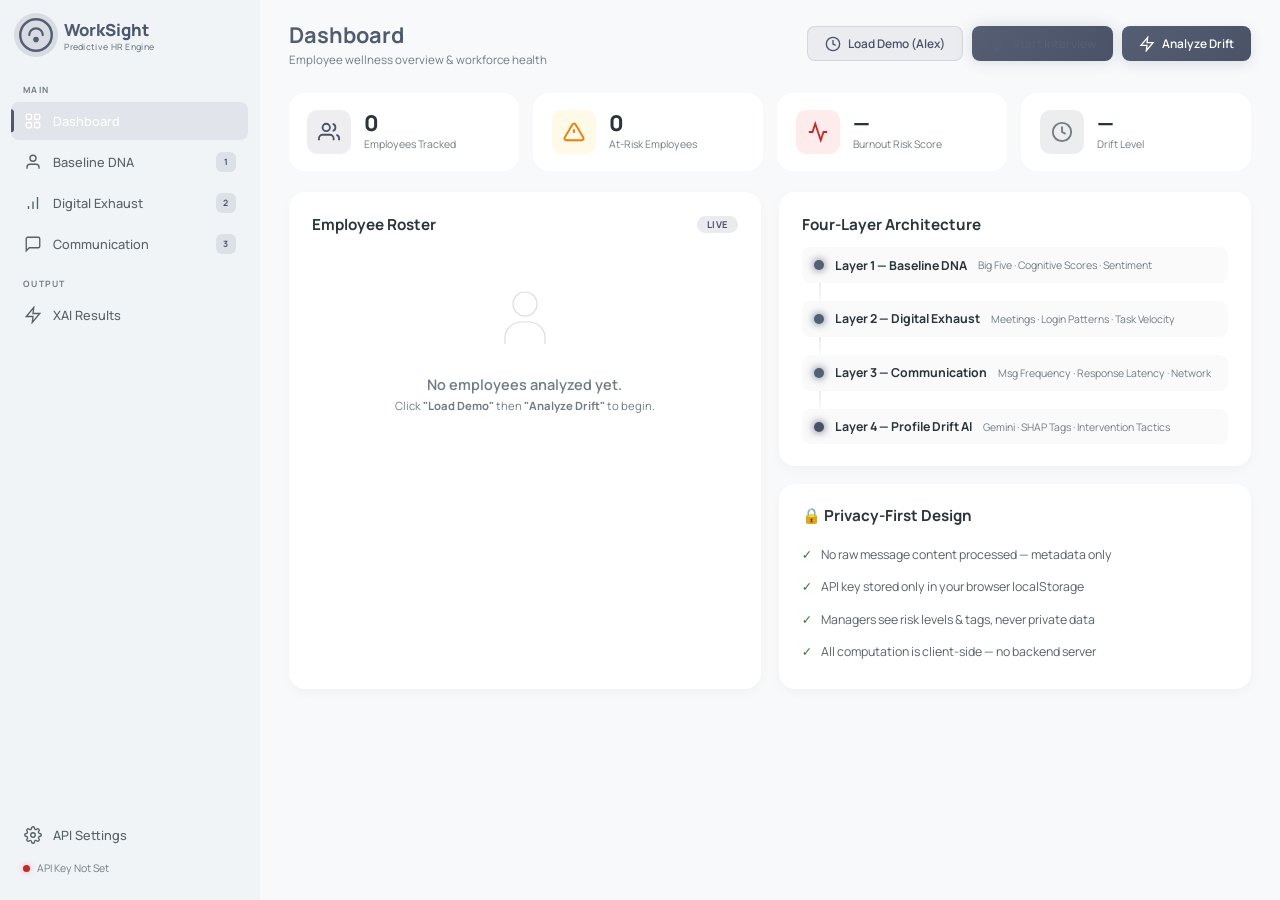
==== commit f3ea3cc6: "My initial Changes" ====
--- a/index.html
+++ b/index.html
@@ -1,20 +1,15 @@
 <!DOCTYPE html>
 <html lang="en">
-
 <head>
   <meta charset="UTF-8">
   <meta name="viewport" content="width=device-width, initial-scale=1.0">
-  <meta name="description"
-    content="WorkSight – AI-powered predictive HR engine for burnout detection through Profile Drift Analysis.">
+  <meta name="description" content="WorkSight – AI-powered predictive HR engine for burnout detection through Profile Drift Analysis.">
   <title>WorkSight – Predictive HR Engine</title>
   <link rel="preconnect" href="https://fonts.googleapis.com">
   <link rel="preconnect" href="https://fonts.gstatic.com" crossorigin>
-  <link
-    href="https://fonts.googleapis.com/css2?family=Inter:wght@300;400;500;600;700;800;900&family=JetBrains+Mono:wght@400;600&display=swap"
-    rel="stylesheet">
+  <link href="https://fonts.googleapis.com/css2?family=Manrope:wght@300;400;500;600;700;800&family=JetBrains+Mono:wght@400;600&display=swap" rel="stylesheet">
   <link rel="stylesheet" href="style.css">
 </head>
-
 <body>
 
   <!-- ============ SIDEBAR ============ -->
@@ -24,16 +19,14 @@
         <div class="logo-mark">
           <div class="logo-pulse"></div>
           <svg viewBox="0 0 32 32" fill="none">
-            <path d="M16 2C8.268 2 2 8.268 2 16s6.268 14 14 14 14-6.268 14-14S23.732 2 16 2z" stroke="url(#lg1)"
-              stroke-width="2.2" />
-            <path d="M10 16c0-3.314 2.686-6 6-6s6 2.686 6 6" stroke="url(#lg1)" stroke-width="2"
-              stroke-linecap="round" />
-            <circle cx="16" cy="20" r="2.5" fill="url(#lg1)" />
+            <path d="M16 2C8.268 2 2 8.268 2 16s6.268 14 14 14 14-6.268 14-14S23.732 2 16 2z" stroke="url(#lg1)" stroke-width="2.2"/>
+            <path d="M10 16c0-3.314 2.686-6 6-6s6 2.686 6 6" stroke="url(#lg1)" stroke-width="2" stroke-linecap="round"/>
+            <circle cx="16" cy="20" r="2.5" fill="url(#lg1)"/>
             <defs>
               <linearGradient id="lg1" x1="2" y1="2" x2="30" y2="30">
-                <stop stop-color="#7c3aed" />
-                <stop offset=".5" stop-color="#a78bfa" />
-                <stop offset="1" stop-color="#06b6d4" />
+                <stop stop-color="#565e74"/>
+                <stop offset=".5" stop-color="#4a5268"/>
+                <stop offset="1" stop-color="#435368"/>
               </linearGradient>
             </defs>
           </svg>
@@ -48,38 +41,21 @@
     <div class="nav-section-label">MAIN</div>
     <nav class="nav-menu">
       <button class="nav-item active" data-panel="dashboard" id="nav-dashboard">
-        <div class="nav-icon"><svg viewBox="0 0 24 24" fill="none" stroke="currentColor" stroke-width="1.8">
-            <rect x="3" y="3" width="7" height="7" rx="2" />
-            <rect x="14" y="3" width="7" height="7" rx="2" />
-            <rect x="3" y="14" width="7" height="7" rx="2" />
-            <rect x="14" y="14" width="7" height="7" rx="2" />
-          </svg></div>
+        <div class="nav-icon"><svg viewBox="0 0 24 24" fill="none" stroke="currentColor" stroke-width="1.8"><rect x="3" y="3" width="7" height="7" rx="2"/><rect x="14" y="3" width="7" height="7" rx="2"/><rect x="3" y="14" width="7" height="7" rx="2"/><rect x="14" y="14" width="7" height="7" rx="2"/></svg></div>
         <span>Dashboard</span>
       </button>
-      <button class="nav-item" data-panel="interview" id="nav-interview">
-        <div class="nav-icon"><svg viewBox="0 0 24 24" fill="none" stroke="currentColor" stroke-width="1.8">
-            <path d="M21 11.5a8.38 8.38 0 0 1-.9 3.8 8.5 8.5 0 0 1-7.6 4.7 8.38 8.38 0 0 1-3.8-.9L3 21l1.9-5.7a8.38 8.38 0 0 1-.9-3.8 8.5 8.5 0 0 1 4.7-7.6 8.38 8.38 0 0 1 3.8-.9h.5a8.48 8.48 0 0 1 8 8v.5z"></path></svg></div>
-        <span>AI Recruiter</span>
-      </button>
       <button class="nav-item" data-panel="baseline" id="nav-baseline">
-        <div class="nav-icon"><svg viewBox="0 0 24 24" fill="none" class="nav-icon" stroke="currentColor" stroke-width="1.8">
-            <path d="M20 21v-2a4 4 0 0 0-4-4H8a4 4 0 0 0-4 4v2" />
-            <circle cx="12" cy="7" r="4" />
-          </svg></div>
+        <div class="nav-icon"><svg viewBox="0 0 24 24" fill="none" stroke="currentColor" stroke-width="1.8"><path d="M20 21v-2a4 4 0 0 0-4-4H8a4 4 0 0 0-4 4v2"/><circle cx="12" cy="7" r="4"/></svg></div>
         <span>Baseline DNA</span>
         <div class="nav-badge">1</div>
       </button>
       <button class="nav-item" data-panel="digital" id="nav-digital">
-        <div class="nav-icon"><svg viewBox="0 0 24 24" fill="none" stroke="currentColor" stroke-width="1.8">
-            <path d="M12 20V10M18 20V4M6 20v-4" />
-          </svg></div>
+        <div class="nav-icon"><svg viewBox="0 0 24 24" fill="none" stroke="currentColor" stroke-width="1.8"><path d="M12 20V10M18 20V4M6 20v-4"/></svg></div>
         <span>Digital Exhaust</span>
         <div class="nav-badge">2</div>
       </button>
       <button class="nav-item" data-panel="communication" id="nav-communication">
-        <div class="nav-icon"><svg viewBox="0 0 24 24" fill="none" stroke="currentColor" stroke-width="1.8">
-            <path d="M21 15a2 2 0 0 1-2 2H7l-4 4V5a2 2 0 0 1 2-2h14a2 2 0 0 1 2 2z" />
-          </svg></div>
+        <div class="nav-icon"><svg viewBox="0 0 24 24" fill="none" stroke="currentColor" stroke-width="1.8"><path d="M21 15a2 2 0 0 1-2 2H7l-4 4V5a2 2 0 0 1 2-2h14a2 2 0 0 1 2 2z"/></svg></div>
         <span>Communication</span>
         <div class="nav-badge">3</div>
       </button>
@@ -88,28 +64,15 @@
     <div class="nav-section-label">OUTPUT</div>
     <nav class="nav-menu">
       <button class="nav-item" data-panel="results" id="nav-results">
-        <div class="nav-icon"><svg viewBox="0 0 24 24" fill="none" stroke="currentColor" stroke-width="1.8">
-            <polygon points="13 2 3 14 12 14 11 22 21 10 12 10 13 2" />
-          </svg></div>
+        <div class="nav-icon"><svg viewBox="0 0 24 24" fill="none" stroke="currentColor" stroke-width="1.8"><polygon points="13 2 3 14 12 14 11 22 21 10 12 10 13 2"/></svg></div>
         <span>XAI Results</span>
       </button>
     </nav>
 
     <div class="sidebar-footer">
       <div class="sidebar-divider"></div>
-      <button class="nav-item" id="privacyToggle">
-        <div class="nav-icon"><svg viewBox="0 0 24 24" fill="none" stroke="currentColor" stroke-width="1.8">
-            <path d="M12 22s8-4 8-10V5l-8-3-8 3v7c0 6 8 10 8 10z" />
-          </svg></div>
-        <span>Privacy Mode</span>
-        <div class="toggle-switch" id="privacySwitch"></div>
-      </button>
       <button class="nav-item" id="settingsBtn">
-        <div class="nav-icon"><svg viewBox="0 0 24 24" fill="none" stroke="currentColor" stroke-width="1.8">
-            <circle cx="12" cy="12" r="3" />
-            <path
-              d="M19.4 15a1.65 1.65 0 0 0 .33 1.82l.06.06a2 2 0 0 1-2.83 2.83l-.06-.06a1.65 1.65 0 0 0-1.82-.33 1.65 1.65 0 0 0-1 1.51V21a2 2 0 0 1-4 0v-.09A1.65 1.65 0 0 0 9 19.4a1.65 1.65 0 0 0-1.82.33l-.06.06a2 2 0 0 1-2.83-2.83l.06-.06A1.65 1.65 0 0 0 4.68 15a1.65 1.65 0 0 0-1.51-1H3a2 2 0 0 1 0-4h.09A1.65 1.65 0 0 0 4.6 9a1.65 1.65 0 0 0-.33-1.82l-.06-.06a2 2 0 0 1 2.83-2.83l.06.06A1.65 1.65 0 0 0 9 4.68a1.65 1.65 0 0 0 1-1.51V3a2 2 0 0 1 4 0v.09a1.65 1.65 0 0 0 1 1.51 1.65 1.65 0 0 0 1.82-.33l.06-.06a2 2 0 0 1 2.83 2.83l-.06.06A1.65 1.65 0 0 0 19.4 9a1.65 1.65 0 0 0 1.51 1H21a2 2 0 0 1 0 4h-.09a1.65 1.65 0 0 0-1.51 1z" />
-          </svg></div>
+        <div class="nav-icon"><svg viewBox="0 0 24 24" fill="none" stroke="currentColor" stroke-width="1.8"><circle cx="12" cy="12" r="3"/><path d="M19.4 15a1.65 1.65 0 0 0 .33 1.82l.06.06a2 2 0 0 1-2.83 2.83l-.06-.06a1.65 1.65 0 0 0-1.82-.33 1.65 1.65 0 0 0-1 1.51V21a2 2 0 0 1-4 0v-.09A1.65 1.65 0 0 0 9 19.4a1.65 1.65 0 0 0-1.82.33l-.06.06a2 2 0 0 1-2.83-2.83l.06-.06A1.65 1.65 0 0 0 4.68 15a1.65 1.65 0 0 0-1.51-1H3a2 2 0 0 1 0-4h.09A1.65 1.65 0 0 0 4.6 9a1.65 1.65 0 0 0-.33-1.82l-.06-.06a2 2 0 0 1 2.83-2.83l.06.06A1.65 1.65 0 0 0 9 4.68a1.65 1.65 0 0 0 1-1.51V3a2 2 0 0 1 4 0v.09a1.65 1.65 0 0 0 1 1.51 1.65 1.65 0 0 0 1.82-.33l.06-.06a2 2 0 0 1 2.83 2.83l-.06.06A1.65 1.65 0 0 0 19.4 9a1.65 1.65 0 0 0 1.51 1H21a2 2 0 0 1 0 4h-.09a1.65 1.65 0 0 0-1.51 1z"/></svg></div>
         <span>API Settings</span>
       </button>
       <div class="sidebar-status">
@@ -129,35 +92,24 @@
         <p class="page-desc" id="pageDesc">Employee wellness overview &amp; workforce health</p>
       </div>
       <div class="topbar-actions">
-        <!-- Privacy Toggle -->
-        <label class="privacy-toggle" title="Anonymize employee data for presentation">
-          <input type="checkbox" id="privacyModeToggle">
-          <div class="privacy-slider">
-            <svg class="icon-shield" viewBox="0 0 24 24" fill="none" stroke="currentColor" stroke-width="2"
-              stroke-linecap="round" stroke-linejoin="round" width="14" height="14">
-              <path d="M12 22s8-4 8-10V5l-8-3-8 3v7c0 6 8 10 8 10z" />
-            </svg>
-            <span>Privacy Mode</span>
-          </div>
-        </label>
-
+        <button class="btn btn-ghost" id="parseTranscriptBtn" style="display:none; color: #34d399; border-color: rgba(52,211,153,0.3);">
+          ✨ Parse Interview
+        </button>
         <button class="btn btn-ghost" id="loadDemoBtn">
-          <svg viewBox="0 0 24 24" fill="none" stroke="currentColor" stroke-width="2" width="16" height="16">
-            <circle cx="12" cy="12" r="10" />
-            <path d="M12 6v6l4 2" />
+          <svg viewBox="0 0 24 24" fill="none" stroke="currentColor" stroke-width="2" width="16" height="16"><circle cx="12" cy="12" r="10"/><path d="M12 6v6l4 2"/></svg>
+          Load Demo (Alex)
+        </button>
+        <a href="interview.html" class="btn btn-glow" id="vapiBtn" style="border-color: #565e74; color: #565e74; box-shadow: 0 0 15px rgba(86,94,116,0.2);">
+          <svg viewBox="0 0 24 24" fill="none" stroke="currentColor" stroke-width="2" width="16" height="16" id="vapiMicIcon">
+            <path d="M12 2a3 3 0 0 0-3 3v7a3 3 0 0 0 6 0V5a3 3 0 0 0-3-3Z"/>
+            <path d="M19 10v2a7 7 0 0 1-14 0v-2"/>
+            <line x1="12" y1="19" x2="12" y2="22"/>
+            <line x1="8" y1="22" x2="16" y2="22"/>
           </svg>
-          Demo
-        </button>
-        <button class="btn btn-ghost" id="syncDataBtn">
-          <svg viewBox="0 0 24 24" fill="none" stroke="currentColor" stroke-width="2" width="16" height="16">
-            <path d="M21 2v6h-6M3 12a9 9 0 0 1 15-6.7L21 8M3 22v-6h6m12-4a9 9 0 0 1-15 6.7L3 16" />
-          </svg>
-          Sync Data
-        </button>
+          <span id="vapiBtnText">Start Interview</span>
+        </a>
         <button class="btn btn-glow" id="analyzeBtn">
-          <svg viewBox="0 0 24 24" fill="none" stroke="currentColor" stroke-width="2" width="16" height="16">
-            <polygon points="13 2 3 14 12 14 11 22 21 10 12 10 13 2" />
-          </svg>
+          <svg viewBox="0 0 24 24" fill="none" stroke="currentColor" stroke-width="2" width="16" height="16"><polygon points="13 2 3 14 12 14 11 22 21 10 12 10 13 2"/></svg>
           Analyze Drift
         </button>
       </div>
@@ -169,43 +121,28 @@
       <!-- Metric Strip -->
       <div class="metric-strip">
         <div class="metric-card">
-          <div class="metric-icon bg-violet"><svg viewBox="0 0 24 24" fill="none" stroke="currentColor"
-              stroke-width="2">
-              <path d="M17 21v-2a4 4 0 0 0-4-4H5a4 4 0 0 0-4 4v2" />
-              <circle cx="9" cy="7" r="4" />
-              <path d="M23 21v-2a4 4 0 0 0-3-3.87" />
-              <path d="M16 3.13a4 4 0 0 1 0 7.75" />
-            </svg></div>
+          <div class="metric-icon bg-violet"><svg viewBox="0 0 24 24" fill="none" stroke="currentColor" stroke-width="2"><path d="M17 21v-2a4 4 0 0 0-4-4H5a4 4 0 0 0-4 4v2"/><circle cx="9" cy="7" r="4"/><path d="M23 21v-2a4 4 0 0 0-3-3.87"/><path d="M16 3.13a4 4 0 0 1 0 7.75"/></svg></div>
           <div class="metric-body">
             <div class="metric-val" id="stat-total">0</div>
             <div class="metric-label">Employees Tracked</div>
           </div>
         </div>
         <div class="metric-card">
-          <div class="metric-icon bg-amber"><svg viewBox="0 0 24 24" fill="none" stroke="currentColor" stroke-width="2">
-              <path d="M10.29 3.86L1.82 18a2 2 0 0 0 1.71 3h16.94a2 2 0 0 0 1.71-3L13.71 3.86a2 2 0 0 0-3.42 0z" />
-              <line x1="12" y1="9" x2="12" y2="13" />
-              <line x1="12" y1="17" x2="12.01" y2="17" />
-            </svg></div>
+          <div class="metric-icon bg-amber"><svg viewBox="0 0 24 24" fill="none" stroke="currentColor" stroke-width="2"><path d="M10.29 3.86L1.82 18a2 2 0 0 0 1.71 3h16.94a2 2 0 0 0 1.71-3L13.71 3.86a2 2 0 0 0-3.42 0z"/><line x1="12" y1="9" x2="12" y2="13"/><line x1="12" y1="17" x2="12.01" y2="17"/></svg></div>
           <div class="metric-body">
             <div class="metric-val" id="stat-atrisk">0</div>
             <div class="metric-label">At-Risk Employees</div>
           </div>
         </div>
         <div class="metric-card">
-          <div class="metric-icon bg-rose"><svg viewBox="0 0 24 24" fill="none" stroke="currentColor" stroke-width="2">
-              <path d="M22 12h-4l-3 9L9 3l-3 9H2" />
-            </svg></div>
+          <div class="metric-icon bg-rose"><svg viewBox="0 0 24 24" fill="none" stroke="currentColor" stroke-width="2"><path d="M22 12h-4l-3 9L9 3l-3 9H2"/></svg></div>
           <div class="metric-body">
             <div class="metric-val" id="stat-burnout">—</div>
             <div class="metric-label">Burnout Risk Score</div>
           </div>
         </div>
         <div class="metric-card">
-          <div class="metric-icon bg-cyan"><svg viewBox="0 0 24 24" fill="none" stroke="currentColor" stroke-width="2">
-              <circle cx="12" cy="12" r="10" />
-              <path d="M12 6v6l4 2" />
-            </svg></div>
+          <div class="metric-icon bg-cyan"><svg viewBox="0 0 24 24" fill="none" stroke="currentColor" stroke-width="2"><circle cx="12" cy="12" r="10"/><path d="M12 6v6l4 2"/></svg></div>
           <div class="metric-body">
             <div class="metric-val" id="stat-drift">—</div>
             <div class="metric-label">Drift Level</div>
@@ -225,15 +162,12 @@
           <div class="roster-body" id="rosterList">
             <div class="roster-empty">
               <div class="empty-graphic">
-                <svg viewBox="0 0 80 80" fill="none" stroke="currentColor" stroke-width="1.2" width="80" height="80"
-                  opacity="0.25">
-                  <circle cx="40" cy="28" r="12" />
-                  <path d="M20 68v-6a16 16 0 0 1 16-16h8a16 16 0 0 1 16 16v6" />
+                <svg viewBox="0 0 80 80" fill="none" stroke="currentColor" stroke-width="1.2" width="80" height="80" opacity="0.25">
+                  <circle cx="40" cy="28" r="12"/><path d="M20 68v-6a16 16 0 0 1 16-16h8a16 16 0 0 1 16 16v6"/>
                 </svg>
               </div>
               <p>No employees analyzed yet.</p>
-              <span class="empty-hint">Click <strong>"Load Demo"</strong> then <strong>"Analyze Drift"</strong> to
-                begin.</span>
+              <span class="empty-hint">Click <strong>"Load Demo"</strong> then <strong>"Analyze Drift"</strong> to begin.</span>
             </div>
           </div>
         </div>
@@ -244,75 +178,27 @@
             <h2>Four-Layer Architecture</h2>
           </div>
           <div class="arch-flow">
-            <div class="arch-node node-recruitment">
-              <div class="arch-dot"></div><strong>Layer 1 — Baseline DNA</strong><span>Big Five · Cognitive Scores ·
-                Sentiment</span>
-            </div>
+            <div class="arch-node node-recruitment"><div class="arch-dot"></div><strong>Layer 1 — Baseline DNA</strong><span>Big Five · Cognitive Scores · Sentiment</span></div>
             <div class="arch-line"></div>
-            <div class="arch-node node-operational">
-              <div class="arch-dot"></div><strong>Layer 2 — Digital Exhaust</strong><span>Meetings · Login Patterns ·
-                Task Velocity</span>
-            </div>
+            <div class="arch-node node-operational"><div class="arch-dot"></div><strong>Layer 2 — Digital Exhaust</strong><span>Meetings · Login Patterns · Task Velocity</span></div>
             <div class="arch-line"></div>
-            <div class="arch-node node-communication">
-              <div class="arch-dot"></div><strong>Layer 3 — Communication</strong><span>Msg Frequency · Response Latency
-                · Network</span>
-            </div>
+            <div class="arch-node node-communication"><div class="arch-dot"></div><strong>Layer 3 — Communication</strong><span>Msg Frequency · Response Latency · Network</span></div>
             <div class="arch-line"></div>
-            <div class="arch-node node-predictive">
-              <div class="arch-dot"></div><strong>Layer 4 — Profile Drift AI</strong><span>Gemini · SHAP Tags ·
-                Intervention Tactics</span>
-            </div>
-          </div>
-        </div>
-
+            <div class="arch-node node-predictive"><div class="arch-dot"></div><strong>Layer 4 — Profile Drift AI</strong><span>Gemini · SHAP Tags · Intervention Tactics</span></div>
+          </div>
+        </div>
+
+        <!-- Privacy card -->
         <div class="card card-privacy">
           <div class="card-header">
-            <h2>🔒 Ethical Safeguards</h2>
-          </div>
-          <div class="fairness-badge">
-            <svg viewBox="0 0 24 24" fill="none" stroke="currentColor" stroke-width="2">
-              <path d="M22 11.08V12a10 10 0 1 1-5.93-9.14" />
-              <polyline points="22 4 12 14.01 9 11.01" />
-            </svg>
-            Algorithmic Fairness: Verified
+            <h2>🔒 Privacy-First Design</h2>
           </div>
           <ul class="privacy-list">
             <li><span class="check">✓</span> No raw message content processed — metadata only</li>
-            <li><span class="check">✓</span> Age, gender, and demographics excluded from AI</li>
+            <li><span class="check">✓</span> API key stored only in your browser localStorage</li>
             <li><span class="check">✓</span> Managers see risk levels &amp; tags, never private data</li>
-            <li><span class="check">✓</span> Computation is client-side — no data retention</li>
+            <li><span class="check">✓</span> All computation is client-side — no backend server</li>
           </ul>
-        </div>
-      </div>
-    </section>
-
-
-    <!-- ===== PANEL: AI INTERVIEW ===== -->
-    <section class="panel" id="panel-interview">
-      <div class="form-layout">
-        <div class="card card-interview" style="display:flex; flex-direction:column; height:calc(100vh - 120px); max-height:800px; padding:0;">
-          <div class="card-header" style="padding:1.5rem 1.5rem 0.5rem 1.5rem;">
-            <h2>🤖 WorkSight AI Recruiter</h2>
-            <span class="card-badge">Behavioral Assessment</span>
-          </div>
-          <p class="card-hint" style="padding:0 1.5rem 1rem 1.5rem; margin:0; border-bottom:1px solid var(--border);">Complete a 3-question structured interview to automatically generate your "Baseline DNA" psychological profile.</p>
-          <div class="interview-body" id="chatHistory" style="flex:1; overflow-y:auto; padding:1.5rem; display:flex; flex-direction:column; gap:1.2rem; background:rgba(0,0,0,0.1);">
-            <div class="chat-msg bot" style="display:flex; gap:0.8rem; max-width:85%;">
-              <div class="chat-avatar" style="width:32px; height:32px; border-radius:50%; background:rgba(6,182,212,0.1); color:var(--cyan); border:1px solid rgba(6,182,212,0.3); display:flex; align-items:center; justify-content:center; font-weight:bold; font-size:0.8rem; flex-shrink:0;">AI</div>
-              <div class="chat-bubble" style="background:var(--surface-1); padding:0.8rem 1rem; border-radius:12px; border-top-left-radius:4px; color:var(--text-1); font-size:0.9rem; line-height:1.5; border:1px solid var(--border);">
-                <p style="margin-bottom:0.5rem;">Hello! I am the WorkSight AI Recruiter. I'm going to ask you 3 quick behavioral questions to establish your baseline profile.</p>
-                <p style="margin:0;">First, please tell me your <strong>full name</strong> and the <strong>role</strong> you are applying for.</p>
-              </div>
-            </div>
-          </div>
-          <div class="interview-input" style="padding:1rem 1.5rem; display:flex; gap:0.5rem; border-top:1px solid var(--border);">
-            <input type="text" id="chatInput" placeholder="Enter API key in Settings to begin..." disabled style="flex:1; border-radius:20px; padding-left:1rem;">
-            <button class="btn btn-glow" id="sendChatBtn" disabled style="border-radius:20px; width:48px; height:48px; padding:0; display:flex; align-items:center; justify-content:center;">
-              <svg viewBox="0 0 24 24" fill="none" stroke="currentColor" stroke-width="2" width="18" height="18"><line x1="22" y1="2" x2="11" y2="13"/><polygon points="22 2 15 22 11 13 2 9 22 2"/></svg>
-            </button>
-          </div>
-          <div class="interview-status" id="interviewStatus" style="padding:0 1.5rem 1rem 1.5rem; font-size:0.75rem; color:var(--text-2); text-align:center;">Waiting for API Key via Settings...</div>
         </div>
       </div>
     </section>
@@ -322,46 +208,26 @@
       <div class="form-layout">
 
         <div class="card">
-          <div class="card-header">
-            <h2>🧬 Big Five Personality Traits</h2>
-          </div>
+          <div class="card-header"><h2>🧬 Big Five Personality Traits</h2></div>
           <p class="card-hint">Baseline personality scores from recruitment assessments.</p>
-          <div class="slider-row"><label>Openness</label><input type="range" min="0" max="100" value="70" id="openness"
-              class="slider"><span class="slider-val" id="val-openness">70</span></div>
-          <div class="slider-row"><label>Conscientiousness</label><input type="range" min="0" max="100" value="80"
-              id="conscientiousness" class="slider"><span class="slider-val" id="val-conscientiousness">80</span></div>
-          <div class="slider-row"><label>Extraversion</label><input type="range" min="0" max="100" value="40"
-              id="extraversion" class="slider"><span class="slider-val" id="val-extraversion">40</span></div>
-          <div class="slider-row"><label>Agreeableness</label><input type="range" min="0" max="100" value="75"
-              id="agreeableness" class="slider"><span class="slider-val" id="val-agreeableness">75</span></div>
-          <div class="slider-row"><label>Neuroticism</label><input type="range" min="0" max="100" value="30"
-              id="neuroticism" class="slider"><span class="slider-val" id="val-neuroticism">30</span></div>
-        </div>
-
-        <div class="card">
-          <div class="card-header">
-            <h2>🧠 Cognitive &amp; Engagement</h2>
-          </div>
-          <div class="field"><label for="cognitiveScore">Cognitive Test Score</label><input type="number"
-              id="cognitiveScore" min="0" max="100" value="82" placeholder="0–100"></div>
-          <div class="field"><label for="interviewSentiment">Interview Sentiment</label><select id="interviewSentiment">
-              <option value="Very Positive" selected>Very Positive</option>
-              <option value="Positive">Positive</option>
-              <option value="Neutral">Neutral</option>
-              <option value="Negative">Negative</option>
-            </select></div>
-          <div class="field"><label for="initialEngagement">Initial Engagement Score</label><input type="number"
-              id="initialEngagement" min="0" max="100" value="90" placeholder="0–100"></div>
-        </div>
-
-        <div class="card">
-          <div class="card-header">
-            <h2>👤 Employee Identity</h2>
-          </div>
-          <div class="field"><label for="employeeName">Full Name</label><input type="text" id="employeeName"
-              placeholder="e.g. rat"></div>
-          <div class="field"><label for="employeeRole">Role at Hire</label><input type="text" id="employeeRole"
-              placeholder="e.g. High-Focus Developer"></div>
+          <div class="slider-row"><label>Openness</label><input type="range" min="0" max="100" value="70" id="openness" class="slider"><span class="slider-val" id="val-openness">70</span></div>
+          <div class="slider-row"><label>Conscientiousness</label><input type="range" min="0" max="100" value="80" id="conscientiousness" class="slider"><span class="slider-val" id="val-conscientiousness">80</span></div>
+          <div class="slider-row"><label>Extraversion</label><input type="range" min="0" max="100" value="40" id="extraversion" class="slider"><span class="slider-val" id="val-extraversion">40</span></div>
+          <div class="slider-row"><label>Agreeableness</label><input type="range" min="0" max="100" value="75" id="agreeableness" class="slider"><span class="slider-val" id="val-agreeableness">75</span></div>
+          <div class="slider-row"><label>Neuroticism</label><input type="range" min="0" max="100" value="30" id="neuroticism" class="slider"><span class="slider-val" id="val-neuroticism">30</span></div>
+        </div>
+
+        <div class="card">
+          <div class="card-header"><h2>🧠 Cognitive &amp; Engagement</h2></div>
+          <div class="field"><label for="cognitiveScore">Cognitive Test Score</label><input type="number" id="cognitiveScore" min="0" max="100" value="82" placeholder="0–100"></div>
+          <div class="field"><label for="interviewSentiment">Interview Sentiment</label><select id="interviewSentiment"><option value="Very Positive" selected>Very Positive</option><option value="Positive">Positive</option><option value="Neutral">Neutral</option><option value="Negative">Negative</option></select></div>
+          <div class="field"><label for="initialEngagement">Initial Engagement Score</label><input type="number" id="initialEngagement" min="0" max="100" value="90" placeholder="0–100"></div>
+        </div>
+
+        <div class="card">
+          <div class="card-header"><h2>👤 Employee Identity</h2></div>
+          <div class="field"><label for="employeeName">Full Name</label><input type="text" id="employeeName" placeholder="e.g. Alex Chen"></div>
+          <div class="field"><label for="employeeRole">Role at Hire</label><input type="text" id="employeeRole" placeholder="e.g. High-Focus Developer"></div>
         </div>
 
       </div>
@@ -372,42 +238,26 @@
       <div class="form-layout">
 
         <div class="card">
-          <div class="card-header">
-            <h2>📅 Meeting Density</h2>
-          </div>
+          <div class="card-header"><h2>📅 Meeting Density</h2></div>
           <p class="card-hint">Compare current meeting load to baseline expectations.</p>
-          <div class="field"><label for="meetingsPerWeek">Current Meetings / Week</label><input type="number"
-              id="meetingsPerWeek" min="0" max="60" value="22"></div>
-          <div class="field"><label for="meetingsBaseline">Baseline Meetings / Week</label><input type="number"
-              id="meetingsBaseline" min="0" max="60" value="12"></div>
-          <div class="field"><label for="backToBackPct">Back-to-Back %</label><input type="number" id="backToBackPct"
-              min="0" max="100" value="65"></div>
-        </div>
-
-        <div class="card">
-          <div class="card-header">
-            <h2>⏰ Work-Life Boundary</h2>
-          </div>
-          <div class="field"><label for="avgLoginTime">Avg Login Time</label><input type="time" id="avgLoginTime"
-              value="08:15"></div>
-          <div class="field"><label for="avgLogoutTime">Avg Logout Time</label><input type="time" id="avgLogoutTime"
-              value="21:45"></div>
-          <div class="field"><label for="lateNightLogins">Late-Night Logins / Month</label><input type="number"
-              id="lateNightLogins" min="0" max="30" value="12"></div>
-          <div class="field"><label for="weekendLogins">Weekend Logins / Month</label><input type="number"
-              id="weekendLogins" min="0" max="12" value="6"></div>
-        </div>
-
-        <div class="card">
-          <div class="card-header">
-            <h2>🚀 Task Velocity</h2>
-          </div>
-          <div class="field"><label for="taskCompletionCurrent">Current Completion Rate</label><input type="number"
-              id="taskCompletionCurrent" min="0" max="100" value="55"></div>
-          <div class="field"><label for="taskCompletionBaseline">Baseline Completion Rate</label><input type="number"
-              id="taskCompletionBaseline" min="0" max="100" value="85"></div>
-          <div class="field"><label for="avgTaskTime">Avg Completion Time (hrs)</label><input type="number"
-              id="avgTaskTime" min="0" max="100" value="6.5" step="0.5"></div>
+          <div class="field"><label for="meetingsPerWeek">Current Meetings / Week</label><input type="number" id="meetingsPerWeek" min="0" max="60" value="22"></div>
+          <div class="field"><label for="meetingsBaseline">Baseline Meetings / Week</label><input type="number" id="meetingsBaseline" min="0" max="60" value="12"></div>
+          <div class="field"><label for="backToBackPct">Back-to-Back %</label><input type="number" id="backToBackPct" min="0" max="100" value="65"></div>
+        </div>
+
+        <div class="card">
+          <div class="card-header"><h2>⏰ Work-Life Boundary</h2></div>
+          <div class="field"><label for="avgLoginTime">Avg Login Time</label><input type="time" id="avgLoginTime" value="08:15"></div>
+          <div class="field"><label for="avgLogoutTime">Avg Logout Time</label><input type="time" id="avgLogoutTime" value="21:45"></div>
+          <div class="field"><label for="lateNightLogins">Late-Night Logins / Month</label><input type="number" id="lateNightLogins" min="0" max="30" value="12"></div>
+          <div class="field"><label for="weekendLogins">Weekend Logins / Month</label><input type="number" id="weekendLogins" min="0" max="12" value="6"></div>
+        </div>
+
+        <div class="card">
+          <div class="card-header"><h2>🚀 Task Velocity</h2></div>
+          <div class="field"><label for="taskCompletionCurrent">Current Completion Rate</label><input type="number" id="taskCompletionCurrent" min="0" max="100" value="55"></div>
+          <div class="field"><label for="taskCompletionBaseline">Baseline Completion Rate</label><input type="number" id="taskCompletionBaseline" min="0" max="100" value="85"></div>
+          <div class="field"><label for="avgTaskTime">Avg Completion Time (hrs)</label><input type="number" id="avgTaskTime" min="0" max="100" value="6.5" step="0.5"></div>
         </div>
 
       </div>
@@ -418,32 +268,19 @@
       <div class="form-layout">
 
         <div class="card">
-          <div class="card-header">
-            <h2>💬 Message Velocity</h2>
-          </div>
+          <div class="card-header"><h2>💬 Message Velocity</h2></div>
           <p class="card-hint">Metadata-only analysis — no private content is ever processed.</p>
-          <div class="field"><label for="msgFrequency">Messages / Day (Current)</label><input type="number"
-              id="msgFrequency" min="0" max="500" value="18"></div>
-          <div class="field"><label for="msgFrequencyBaseline">Messages / Day (Baseline)</label><input type="number"
-              id="msgFrequencyBaseline" min="0" max="500" value="35"></div>
-          <div class="field"><label for="responseLatency">Response Latency (min)</label><input type="number"
-              id="responseLatency" min="0" max="1440" value="45"></div>
-          <div class="field"><label for="responseLatencyBaseline">Baseline Latency (min)</label><input type="number"
-              id="responseLatencyBaseline" min="0" max="1440" value="12"></div>
-        </div>
-
-        <div class="card">
-          <div class="card-header">
-            <h2>🕸️ Network Interaction</h2>
-          </div>
-          <div class="field"><label for="teamInteractionScore">Interaction Score (0–100)</label><input type="number"
-              id="teamInteractionScore" min="0" max="100" value="35"></div>
-          <div class="field"><label for="teamInteractionBaseline">Baseline Score (0–100)</label><input type="number"
-              id="teamInteractionBaseline" min="0" max="100" value="72"></div>
-          <div class="field"><label for="isolationFlag">Social Isolation Detected?</label><select id="isolationFlag">
-              <option value="Yes" selected>Yes – Reduced cross-team comms</option>
-              <option value="No">No – Normal interaction patterns</option>
-            </select></div>
+          <div class="field"><label for="msgFrequency">Messages / Day (Current)</label><input type="number" id="msgFrequency" min="0" max="500" value="18"></div>
+          <div class="field"><label for="msgFrequencyBaseline">Messages / Day (Baseline)</label><input type="number" id="msgFrequencyBaseline" min="0" max="500" value="35"></div>
+          <div class="field"><label for="responseLatency">Response Latency (min)</label><input type="number" id="responseLatency" min="0" max="1440" value="45"></div>
+          <div class="field"><label for="responseLatencyBaseline">Baseline Latency (min)</label><input type="number" id="responseLatencyBaseline" min="0" max="1440" value="12"></div>
+        </div>
+
+        <div class="card">
+          <div class="card-header"><h2>🕸️ Network Interaction</h2></div>
+          <div class="field"><label for="teamInteractionScore">Interaction Score (0–100)</label><input type="number" id="teamInteractionScore" min="0" max="100" value="35"></div>
+          <div class="field"><label for="teamInteractionBaseline">Baseline Score (0–100)</label><input type="number" id="teamInteractionBaseline" min="0" max="100" value="72"></div>
+          <div class="field"><label for="isolationFlag">Social Isolation Detected?</label><select id="isolationFlag"><option value="Yes" selected>Yes – Reduced cross-team comms</option><option value="No">No – Normal interaction patterns</option></select></div>
         </div>
 
       </div>
@@ -456,16 +293,9 @@
       <div class="results-empty" id="resultsPlaceholder">
         <div class="empty-glow-ring">
           <svg viewBox="0 0 120 120" width="120" height="120" fill="none">
-            <circle cx="60" cy="60" r="54" stroke="url(#emptyGrad)" stroke-width="2" stroke-dasharray="8 6"
-              opacity="0.35" />
-            <polygon points="65 38 45 60 58 60 55 82 75 60 62 60 65 38" stroke="url(#emptyGrad)" stroke-width="2"
-              fill="none" />
-            <defs>
-              <linearGradient id="emptyGrad" x1="0" y1="0" x2="120" y2="120">
-                <stop stop-color="#7c3aed" />
-                <stop offset="1" stop-color="#06b6d4" />
-              </linearGradient>
-            </defs>
+            <circle cx="60" cy="60" r="54" stroke="url(#emptyGrad)" stroke-width="2" stroke-dasharray="8 6" opacity="0.35"/>
+            <polygon points="65 38 45 60 58 60 55 82 75 60 62 60 65 38" stroke="url(#emptyGrad)" stroke-width="2" fill="none"/>
+            <defs><linearGradient id="emptyGrad" x1="0" y1="0" x2="120" y2="120"><stop stop-color="#565e74"/><stop offset="1" stop-color="#435368"/></linearGradient></defs>
           </svg>
         </div>
         <h2>No Analysis Yet</h2>
@@ -475,94 +305,53 @@
       <!-- Results Content (hidden until analysis) -->
       <div class="results-body" id="resultsContent" style="display:none;">
 
-        <!-- Row 1: Score + Drift + Trend -->
+        <!-- Row 1: Score + Drift -->
         <div class="results-row-top">
           <div class="card card-score">
-            <div class="card-header">
-              <h2>Burnout Risk Score</h2>
-            </div>
+            <div class="card-header"><h2>Burnout Risk Score</h2></div>
             <div class="ring-wrapper">
               <svg class="ring-svg" viewBox="0 0 180 180">
                 <defs>
                   <linearGradient id="ringGrad" x1="0" y1="0" x2="1" y2="1">
-                    <stop offset="0%" stop-color="#7c3aed" />
-                    <stop offset="100%" stop-color="#06b6d4" />
+                    <stop offset="0%" stop-color="#565e74"/>
+                    <stop offset="100%" stop-color="#435368"/>
                   </linearGradient>
                 </defs>
-                <circle class="ring-track" cx="90" cy="90" r="78" />
-                <circle class="ring-fill" id="ringProgress" cx="90" cy="90" r="78" />
+                <circle class="ring-track" cx="90" cy="90" r="78"/>
+                <circle class="ring-fill" id="ringProgress" cx="90" cy="90" r="78"/>
               </svg>
               <div class="ring-label">
                 <span class="ring-number" id="scoreNumber">0</span><span class="ring-pct">%</span>
               </div>
             </div>
             <div class="risk-pill" id="riskBadge">—</div>
-
-            <div class="retention-box">
-              <span class="retention-label">Retention Deadline</span>
-              <span class="retention-val" id="retentionDeadline">Calculating…</span>
-            </div>
           </div>
 
           <div class="card card-drift">
-            <div class="card-header">
-              <h2>Profile Drift & Trend</h2>
-              <div class="trend-sparkline" id="trendSparkline"></div>
-            </div>
+            <div class="card-header"><h2>Profile Drift Summary</h2></div>
             <p class="drift-text" id="driftText">—</p>
             <div class="drift-bar-container">
               <div class="drift-bar-label"><span>Baseline DNA</span><span>Current Reality</span></div>
-              <div class="drift-bar-track">
-                <div class="drift-bar-fill" id="driftBarFill"></div>
-              </div>
-            </div>
-            <div class="bench-stats">
-              <div class="bench-item"><span>Team Average</span><strong id="teamAvgVal">0%</strong></div>
-              <div class="bench-item"><span>Variance</span><strong id="varianceVal">—</strong></div>
+              <div class="drift-bar-track"><div class="drift-bar-fill" id="driftBarFill"></div></div>
             </div>
           </div>
         </div>
 
         <!-- XAI Tags -->
         <div class="card card-xai">
-          <div class="card-header">
-            <h2>🔍 XAI Reasoning Tags</h2><span class="card-badge">SHAP-Style</span>
-          </div>
+          <div class="card-header"><h2>🔍 XAI Reasoning Tags</h2><span class="card-badge">SHAP-Style</span></div>
           <div class="xai-grid" id="xaiTags"></div>
         </div>
 
-        <!-- Playbook & Intervention -->
-        <div class="results-row-bottom">
-          <div class="card card-playbook">
-            <div class="card-header">
-              <h2>📖 Manager Playbook</h2>
-              <span class="card-badge">Co-Pilot Suggestion</span>
-            </div>
-            <div class="playbook-body">
-              <p class="card-hint">AI-generated conversation script to address top stressors.</p>
-              <div class="script-bubble" id="playbookScript">Waiting for analysis…</div>
-            </div>
-          </div>
-
-          <div class="card card-intervention">
-            <div class="card-header">
-              <h2>🛡️ Intervention Tactic</h2>
-            </div>
-            <div class="intervention-body" id="interventionText">—</div>
-            <button class="btn btn-tiny full-w" style="margin-top: 1.5rem;" id="logInterventionBtn">Record Management
-              Action</button>
-          </div>
+        <!-- Intervention -->
+        <div class="card card-intervention">
+          <div class="card-header"><h2>🛡️ Recommended Intervention</h2></div>
+          <div class="intervention-body" id="interventionText">—</div>
         </div>
 
         <!-- Raw JSON -->
         <div class="card card-json">
-          <div class="card-header">
-            <h2>API Response</h2>
-            <div style="display:flex; gap: 0.5rem;">
-              <button class="btn btn-tiny" id="toggleTransparencyBtn">View Source</button>
-              <button class="btn btn-tiny" id="copyJsonBtn">Copy</button>
-            </div>
-          </div>
+          <div class="card-header"><h2>API Response</h2><button class="btn btn-tiny" id="copyJsonBtn">Copy</button></div>
           <pre class="json-pre" id="jsonOutput">{}</pre>
         </div>
       </div>
@@ -578,20 +367,9 @@
         <button class="modal-x" id="modalClose">✕</button>
       </div>
       <div class="modal-body">
-        <div class="field"><label for="apiKeyInput">Gemini API Key</label><input type="password" id="apiKeyInput"
-            placeholder="AIza…"><small>Stored in localStorage only. Never sent anywhere except the Gemini API.</small>
-        </div>
-        <div class="field"><label for="modelSelect">Model</label><select id="modelSelect">
-            <option value="gemini-2.5-flash" selected>Gemini 2.5 Flash</option>
-            <option value="gemini-2.0-flash">Gemini 2.0 Flash</option>
-            <option value="gemini-2.0-flash-lite">Gemini 2.0 Flash Lite</option>
-            <option value="gemini-1.5-flash">Gemini 1.5 Flash</option>
-            <option value="gemini-1.5-pro">Gemini 1.5 Pro</option>
-          </select></div>
+        <div class="field"><label for="apiKeyInput">Gemini API Key</label><input type="password" id="apiKeyInput" placeholder="AIza…"><small>Stored in localStorage only. Never sent anywhere except the Gemini API.</small></div>
+        <div class="field"><label for="modelSelect">Model</label><select id="modelSelect"><option value="gemini-2.5-flash" selected>Gemini 2.5 Flash</option><option value="gemini-2.0-flash">Gemini 2.0 Flash</option><option value="gemini-2.0-flash-lite">Gemini 2.0 Flash Lite</option><option value="gemini-1.5-pro">Gemini 1.5 Pro</option></select></div>
         <button class="btn btn-glow full-w" id="saveSettingsBtn">Save &amp; Close</button>
-        <div class="sidebar-divider" style="margin: 1.5rem 0 1rem;"></div>
-        <button class="btn btn-ghost full-w" id="clearHistoryBtn"
-          style="color: var(--risk-critical); border-color: rgba(239,68,68,0.2);">Clear All Analysis History</button>
       </div>
     </div>
   </div>
@@ -609,8 +387,6 @@
   <script src="js/sampleData.js"></script>
   <script src="js/gemini.js"></script>
   <script src="js/dashboard.js"></script>
-  <script src="js/interview.js"></script>
   <script src="js/app.js"></script>
 </body>
-
-</html>+</html>
--- a/style.css
+++ b/style.css
@@ -6,59 +6,59 @@
 /* ---- DESIGN TOKENS ---- */
 :root {
   /* Surfaces */
-  --bg-root: #07080f;
-  --bg-body: #0c0e18;
-  --bg-sidebar: #090b14;
-  --bg-card: #12141f;
-  --bg-card-elevated: #181b28;
-  --bg-input: #0f111a;
-  --bg-hover: rgba(167, 139, 250, 0.06);
+  --bg-root: #f7f9fb;
+  --bg-body: #f7f9fb;
+  --bg-sidebar: #f0f4f7;
+  --bg-card: #ffffff;
+  --bg-card-elevated: #ffffff;
+  --bg-input: #d9e4ea;
+  --bg-hover: rgba(42, 52, 57, 0.04);
 
   /* Borders & Glass */
-  --border: rgba(255, 255, 255, 0.05);
-  --border-focus: rgba(124, 58, 237, 0.45);
-  --glass: rgba(18, 20, 31, 0.72);
-  --glass-blur: 20px;
+  --border: transparent;
+  --border-focus: rgba(86, 94, 116, 0.3);
+  --glass: rgba(0, 0, 0, 0.8);
+  --glass-blur: 24px;
 
   /* Text */
-  --text-1: #eef0f8;
-  --text-2: #8b92b0;
-  --text-3: #4b5072;
+  --text-1: #2a3439;
+  --text-2: #566166;
+  --text-3: #717c82;
 
   /* Accents */
-  --violet: #7c3aed;
-  --violet-light: #a78bfa;
-  --cyan: #06b6d4;
-  --cyan-light: #22d3ee;
+  --violet: #565e74;
+  --violet-light: #4a5268;
+  --cyan: #506076;
+  --cyan-light: #717c82;
 
   /* Gradients */
-  --grad-primary: linear-gradient(135deg, #7c3aed 0%, #06b6d4 100%);
-  --grad-glow:    linear-gradient(135deg, #a78bfa 0%, #22d3ee 100%);
+  --grad-primary: linear-gradient(135deg, #565e74 0%, #4a5268 100%);
+  --grad-glow:    linear-gradient(135deg, #565e74 0%, #435368 100%);
 
   /* Semantic Risk */
-  --risk-low: #34d399;
-  --risk-medium: #fbbf24;
-  --risk-high: #f97316;
-  --risk-critical: #ef4444;
+  --risk-low: #2e7d32;
+  --risk-medium: #f57c00;
+  --risk-high: #e65100;
+  --risk-critical: #c62828;
 
   /* Layer colors */
-  --clr-recruitment: #a78bfa;
-  --clr-operational: #22d3ee;
-  --clr-communication: #f472b6;
-  --clr-predictive: #34d399;
+  --clr-recruitment: #565e74;
+  --clr-operational: #506076;
+  --clr-communication: #526073;
+  --clr-predictive: #4a5167;
 
   /* Sizing */
-  --sidebar-w: 256px;
-  --radius: 14px;
+  --sidebar-w: 260px;
+  --radius: 16px;
   --radius-sm: 8px;
-  --ease: cubic-bezier(.4,0,.2,1);
+  --ease: cubic-bezier(.4, 0, .2, 1);
 }
 
 /* ---- RESET ---- */
 *,*::before,*::after { margin: 0; padding: 0; box-sizing: border-box; }
 html { font-size: 14.5px; scroll-behavior: smooth; }
 body {
-  font-family: 'Inter', system-ui, -apple-system, sans-serif;
+  font-family: 'Manrope', system-ui, -apple-system, sans-serif;
   background: var(--bg-root);
   color: var(--text-1);
   display: flex;
@@ -67,15 +67,7 @@
   overflow-x: hidden;
 }
 
-/* Subtle ambient glow */
-body::before {
-  content: '';
-  position: fixed; inset: 0;
-  background:
-    radial-gradient(ellipse 60% 50% at 15% 15%, rgba(124,58,237,0.07) 0%, transparent 70%),
-    radial-gradient(ellipse 50% 60% at 85% 85%, rgba(6,182,212,0.05) 0%, transparent 70%);
-  pointer-events: none; z-index: 0;
-}
+
 
 h1,h2,h3 { font-weight: 700; }
 a { color: var(--cyan); text-decoration: none; }
@@ -84,8 +76,8 @@
 /* ---- SCROLLBAR ---- */
 ::-webkit-scrollbar { width: 6px; }
 ::-webkit-scrollbar-track { background: transparent; }
-::-webkit-scrollbar-thumb { background: rgba(255,255,255,0.08); border-radius: 3px; }
-::-webkit-scrollbar-thumb:hover { background: rgba(255,255,255,0.14); }
+::-webkit-scrollbar-thumb { background: rgba(0, 0, 0, 0.08); border-radius: 3px; }
+::-webkit-scrollbar-thumb:hover { background: rgba(0, 0, 0, 0.14); }
 
 /* ==============================
    CARD  (base glass component)
@@ -96,12 +88,13 @@
   border-radius: var(--radius);
   padding: 1.4rem 1.5rem;
   position: relative;
-  transition: transform 0.3s var(--ease), box-shadow 0.3s var(--ease), border-color 0.3s var(--ease);
+  box-shadow: 0px 4px 12px rgba(42, 52, 57, 0.03);
+  transition: transform 0.2s var(--ease), box-shadow 0.2s var(--ease), border-color 0.2s var(--ease);
 }
 .card:hover {
-  transform: translateY(-3px);
-  box-shadow: 0 16px 48px rgba(0,0,0,0.35);
-  border-color: rgba(124,58,237,0.12);
+  transform: translateY(-2px);
+  box-shadow: 0 20px 40px rgba(42, 52, 57, 0.06);
+  border-color: rgba(86, 94, 116, 0.1);
 }
 
 .card-header {
@@ -113,7 +106,7 @@
 .card-badge {
   padding: 0.15rem 0.65rem; border-radius: 20px; font-size: 0.65rem; font-weight: 700;
   text-transform: uppercase; letter-spacing: 0.5px;
-  background: rgba(124,58,237,0.12); color: var(--violet-light);
+  background: rgba(86,94,116,0.12); color: var(--violet-light);
 }
 
 .card-hint {
@@ -183,7 +176,7 @@
 }
 .nav-item:hover { background: var(--bg-hover); color: var(--text-1); }
 .nav-item.active {
-  background: rgba(124,58,237,0.1);
+  background: rgba(86,94,116,0.1);
   color: #fff;
 }
 .nav-item.active::before {
@@ -201,7 +194,7 @@
   width: 20px; height: 20px; border-radius: 6px;
   display: flex; align-items: center; justify-content: center;
   font-size: 0.6rem; font-weight: 700;
-  background: rgba(124,58,237,0.12); color: var(--violet-light);
+  background: rgba(86,94,116,0.12); color: var(--violet-light);
 }
 
 /* Footer */
@@ -257,91 +250,45 @@
 
 .btn-glow {
   background: var(--grad-primary); color: #fff;
-  box-shadow: 0 4px 20px rgba(124,58,237,0.3);
+  box-shadow: 0 4px 12px rgba(86, 94, 116, 0.15);
 }
 .btn-glow:hover {
-  box-shadow: 0 6px 30px rgba(124,58,237,0.5);
+  box-shadow: 0 8px 24px rgba(86, 94, 116, 0.25);
   transform: translateY(-1px);
 }
 
+.active-call {
+  background: rgba(86, 94, 116, 0.1) !important;
+  color: #565e74 !important;
+  border: 1px solid #565e74 !important;
+  box-shadow: 0 0 12px rgba(86, 94, 116, 0.2) !important;
+  animation: pulse-red 2s infinite;
+}
+
+@keyframes pulse-red {
+  0% { box-shadow: 0 0 0 0 rgba(86, 94, 116, 0.4); }
+  70% { box-shadow: 0 0 0 10px rgba(86, 94, 116, 0); }
+  100% { box-shadow: 0 0 0 0 rgba(86, 94, 116, 0); }
+}
+
 .btn-ghost {
-  background: rgba(124,58,237,0.08); color: var(--violet-light);
-  border: 1px solid rgba(124,58,237,0.15);
+  background: rgba(86,94,116,0.08); color: var(--violet-light);
+  border: 1px solid rgba(86,94,116,0.15);
 }
 .btn-ghost:hover {
-  background: rgba(124,58,237,0.15);
+  background: rgba(86,94,116,0.15);
   transform: translateY(-1px);
 }
 
 .btn-tiny {
   padding: 0.3rem 0.7rem; font-size: 0.7rem; font-weight: 600;
-  background: rgba(255,255,255,0.05); color: var(--text-2);
+  background: rgba(0, 0, 0, 0.05); color: var(--text-2);
   border: 1px solid var(--border); border-radius: 6px;
   cursor: pointer; transition: all 0.2s;
 }
-.btn-tiny:hover { background: rgba(255,255,255,0.1); color: var(--text-1); }
+.btn-tiny:hover { background: rgba(0, 0, 0, 0.1); color: var(--text-1); }
 
 .full-w { width: 100%; justify-content: center; margin-top: 1rem; }
-
-/* Privacy Toggle */
-.privacy-toggle {
-  display: inline-flex; position: relative; cursor: pointer;
-  margin-right: 0.5rem; user-select: none;
-}
-.privacy-toggle input { position: absolute; opacity: 0; cursor: pointer; height: 0; width: 0; }
-.privacy-slider {
-  display: flex; align-items: center; gap: 0.4rem;
-  padding: 0.4rem 0.8rem; border-radius: 20px;
-  background: rgba(255,255,255,0.05); border: 1px solid var(--border);
-  color: var(--text-2); font-size: 0.75rem; font-weight: 600;
-  transition: all 0.3s var(--ease);
-}
-.privacy-toggle:hover .privacy-slider { background: rgba(255,255,255,0.08); color: var(--text-1); }
-.privacy-toggle.active .privacy-slider {
-  background: rgba(52,211,153,0.15); border-color: rgba(52,211,153,0.3);
-  color: var(--risk-low);
-  box-shadow: 0 0 15px rgba(52,211,153,0.2);
-}
-
-/* Fairness Badge */
-.fairness-badge {
-  display: inline-flex; align-items: center; gap: 0.4rem;
-  padding: 0.4rem 0.8rem; border-radius: 6px;
-  background: rgba(124,58,237,0.1); border: 1px solid rgba(124,58,237,0.2);
-  color: var(--violet-light); font-size: 0.75rem; font-weight: 600;
-  margin-bottom: 1rem;
-}
-.fairness-badge svg { width: 14px; height: 14px; }
-
-/* Privacy Toggle */
-.privacy-toggle {
-  display: inline-block; position: relative; cursor: pointer;
-  margin-right: 0.5rem; user-select: none;
-}
-.privacy-toggle input { position: absolute; opacity: 0; cursor: pointer; height: 0; width: 0; }
-.privacy-slider {
-  display: flex; align-items: center; gap: 0.4rem;
-  padding: 0.4rem 0.8rem; border-radius: 20px;
-  background: rgba(255,255,255,0.05); border: 1px solid var(--border);
-  color: var(--text-2); font-size: 0.75rem; font-weight: 600;
-  transition: all 0.3s var(--ease);
-}
-.privacy-toggle:hover .privacy-slider { background: rgba(255,255,255,0.08); color: var(--text-1); }
-.privacy-toggle input:checked ~ .privacy-slider {
-  background: rgba(52,211,153,0.15); border-color: rgba(52,211,153,0.3);
-  color: var(--risk-low);
-  box-shadow: 0 0 15px rgba(52,211,153,0.2);
-}
-
-/* Fairness Badge */
-.fairness-badge {
-  display: inline-flex; align-items: center; gap: 0.4rem;
-  padding: 0.4rem 0.8rem; border-radius: 6px;
-  background: rgba(124,58,237,0.1); border: 1px solid rgba(124,58,237,0.2);
-  color: var(--violet-light); font-size: 0.75rem; font-weight: 600;
-  margin-bottom: 1rem;
-}
-.fairness-badge svg { width: 14px; height: 14px; }
 
 /* ==============================
    PANELS
@@ -378,10 +325,10 @@
 }
 .metric-icon svg { width: 22px; height: 22px; }
 
-.bg-violet { background: rgba(124,58,237,0.1); color: var(--violet-light); }
+.bg-violet { background: rgba(86,94,116,0.1); color: var(--violet-light); }
 .bg-amber  { background: rgba(251,191,36,0.1);  color: var(--risk-medium); }
 .bg-rose   { background: rgba(239,68,68,0.1);   color: var(--risk-critical); }
-.bg-cyan   { background: rgba(6,182,212,0.1);   color: var(--cyan-light); }
+.bg-cyan   { background: rgba(67,83,104,0.1);   color: var(--cyan-light); }
 
 .metric-val { font-size: 1.5rem; font-weight: 800; line-height: 1; }
 .metric-label { font-size: 0.72rem; color: var(--text-3); margin-top: 0.15rem; }
@@ -404,27 +351,17 @@
 .roster-empty p { font-weight: 600; margin-bottom: 0.3rem; }
 .empty-hint { font-size: 0.78rem; color: var(--text-3); }
 
-/* Roster items */
-.roster-body {
-  max-height: 480px;
-  overflow-y: auto;
-  padding-right: 4px;
-}
+/* Roster item */
 .roster-item {
   display: flex; align-items: center; justify-content: space-between;
   padding: 0.8rem 0.9rem;
-  background: rgba(255,255,255,0.02);
+  background: rgba(0, 0, 0, 0.02);
   border: 1px solid var(--border);
   border-radius: var(--radius-sm);
   margin-bottom: 0.5rem;
-  transition: all 0.2s;
-  cursor: pointer;
-}
-.roster-item:hover {
-  background: rgba(255,115,22,0.06);
-  border-color: rgba(255,115,22,0.2);
-  transform: translateX(4px);
-}
+  transition: background 0.2s;
+}
+.roster-item:hover { background: rgba(0, 0, 0, 0.04); }
 
 .roster-left { display: flex; align-items: center; gap: 0.75rem; }
 .roster-avatar {
@@ -450,10 +387,10 @@
 .arch-node {
   display: flex; align-items: center; gap: 0.75rem;
   padding: 0.65rem 0.85rem; border-radius: var(--radius-sm);
-  background: rgba(255,255,255,0.02);
+  background: rgba(0, 0, 0, 0.02);
   transition: background 0.2s;
 }
-.arch-node:hover { background: rgba(255,255,255,0.04); }
+.arch-node:hover { background: rgba(0, 0, 0, 0.04); }
 .arch-node strong { font-size: 0.85rem; display: block; }
 .arch-node span  { font-size: 0.72rem; color: var(--text-3); }
 
@@ -468,7 +405,7 @@
 
 .arch-line {
   width: 2px; height: 18px; margin-left: 1.2rem;
-  background: linear-gradient(to bottom, rgba(255,255,255,0.08), rgba(255,255,255,0.02));
+  background: linear-gradient(to bottom, rgba(0, 0, 0, 0.08), rgba(0, 0, 0, 0.02));
 }
 
 /* Privacy */
@@ -498,15 +435,15 @@
 .field input, .field select {
   width: 100%; padding: 0.6rem 0.8rem;
   background: var(--bg-input);
-  border: 1px solid var(--border);
-  border-radius: var(--radius-sm);
+  border: none; border-bottom: 2px solid rgba(169, 180, 185, 0.2);
+  border-radius: 4px 4px 0 0;
   color: var(--text-1); font-size: 0.88rem;
   outline: none;
   transition: border-color 0.2s, box-shadow 0.2s;
 }
 .field input:focus, .field select:focus {
-  border-color: var(--border-focus);
-  box-shadow: 0 0 0 3px rgba(124,58,237,0.12);
+  border-bottom-color: var(--border-focus);
+  box-shadow: 0 2px 0 0 rgba(86, 94, 116, 0.1);
 }
 .field small { display: block; margin-top: 0.3rem; font-size: 0.72rem; color: var(--text-3); }
 
@@ -532,19 +469,19 @@
 .slider {
   -webkit-appearance: none; appearance: none;
   width: 100%; height: 5px; border-radius: 3px;
-  background: rgba(255,255,255,0.06); cursor: pointer; outline: none;
+  background: rgba(0, 0, 0, 0.06); cursor: pointer; outline: none;
 }
 .slider::-webkit-slider-thumb {
   -webkit-appearance: none; width: 16px; height: 16px; border-radius: 50%;
   background: var(--grad-primary); cursor: pointer;
-  box-shadow: 0 0 10px rgba(124,58,237,0.5);
+  box-shadow: 0 0 10px rgba(86,94,116,0.5);
   transition: transform 0.15s;
 }
 .slider::-webkit-slider-thumb:hover { transform: scale(1.25); }
 .slider::-moz-range-thumb {
   width: 16px; height: 16px; border-radius: 50%; border: none;
   background: var(--grad-primary); cursor: pointer;
-  box-shadow: 0 0 10px rgba(124,58,237,0.5);
+  box-shadow: 0 0 10px rgba(86,94,116,0.5);
 }
 
 /* ==============================
@@ -572,7 +509,7 @@
 .card-score { display: flex; flex-direction: column; align-items: center; text-align: center; }
 .ring-wrapper { position: relative; width: 180px; height: 180px; margin: 0.75rem 0; }
 .ring-svg { transform: rotate(-90deg); width: 100%; height: 100%; }
-.ring-track { fill: none; stroke: rgba(255,255,255,0.04); stroke-width: 10; }
+.ring-track { fill: none; stroke: rgba(0, 0, 0, 0.04); stroke-width: 10; }
 .ring-fill {
   fill: none; stroke: url(#ringGrad); stroke-width: 10;
   stroke-linecap: round;
@@ -599,7 +536,7 @@
 .drift-text { font-size: 0.92rem; color: var(--text-2); line-height: 1.7; margin-bottom: 1.25rem; }
 .drift-bar-container { margin-top: auto; }
 .drift-bar-label { display: flex; justify-content: space-between; font-size: 0.7rem; color: var(--text-3); margin-bottom: 0.3rem; }
-.drift-bar-track { height: 7px; background: rgba(255,255,255,0.04); border-radius: 4px; overflow: hidden; }
+.drift-bar-track { height: 7px; background: rgba(0, 0, 0, 0.04); border-radius: 4px; overflow: hidden; }
 .drift-bar-fill {
   height: 100%; border-radius: 4px; background: var(--grad-primary);
   width: 0%; transition: width 1.4s var(--ease);
@@ -610,7 +547,7 @@
   display: grid; grid-template-columns: repeat(auto-fit, minmax(260px,1fr)); gap: 1rem;
 }
 .xai-tag {
-  background: rgba(255,255,255,0.02); border: 1px solid var(--border);
+  background: rgba(0, 0, 0, 0.02); border: 1px solid var(--border);
   border-radius: var(--radius-sm); padding: 1.1rem;
   animation: panelIn 0.5s var(--ease) both;
 }
@@ -622,13 +559,13 @@
   -webkit-background-clip: text; -webkit-text-fill-color: transparent;
   background-clip: text;
 }
-.xai-bar-track { height: 5px; background: rgba(255,255,255,0.04); border-radius: 3px; overflow: hidden; margin-bottom: 0.55rem; }
+.xai-bar-track { height: 5px; background: rgba(0, 0, 0, 0.04); border-radius: 3px; overflow: hidden; margin-bottom: 0.55rem; }
 .xai-bar-fill { height: 100%; border-radius: 3px; background: var(--grad-primary); transition: width 1s var(--ease); }
 .xai-explanation { font-size: 0.82rem; color: var(--text-2); line-height: 1.5; }
 
 /* Intervention */
 .card-intervention {
-  background: linear-gradient(135deg, rgba(52,211,153,0.06), rgba(6,182,212,0.04));
+  background: linear-gradient(135deg, rgba(52,211,153,0.06), rgba(67,83,104,0.04));
   border-color: rgba(52,211,153,0.1);
 }
 .intervention-body { font-size: 1rem; color: var(--text-1); line-height: 1.7; }
@@ -692,7 +629,7 @@
 
 .loader-ring {
   width: 52px; height: 52px; border-radius: 50%;
-  border: 3px solid rgba(124,58,237,0.12);
+  border: 3px solid rgba(86,94,116,0.12);
   border-top-color: var(--violet);
   animation: spin 0.7s linear infinite;
   margin: 0 auto;
@@ -711,80 +648,27 @@
 }
 .toast.success { background: rgba(52,211,153,0.15); border: 1px solid rgba(52,211,153,0.25); color: var(--risk-low); }
 .toast.error   { background: rgba(239,68,68,0.15);  border: 1px solid rgba(239,68,68,0.25);  color: var(--risk-critical); }
-.toast.info    { background: rgba(124,58,237,0.15);  border: 1px solid rgba(124,58,237,0.25); color: var(--violet-light); }
+.toast.info    { background: rgba(86,94,116,0.15);  border: 1px solid rgba(86,94,116,0.25); color: var(--violet-light); }
 
 @keyframes toastIn  { from { opacity: 0; transform: translateY(14px); } to { opacity: 1; transform: translateY(0); } }
 @keyframes toastOut { from { opacity: 1; transform: translateY(0); }   to { opacity: 0; transform: translateY(14px); } }
 
 /* ==============================
-   V2: NEW COMPONENTS
-   ============================== */
-
-/* Toggle Switch */
-.toggle-switch {
-  width: 32px; height: 18px; border-radius: 10px;
-  background: rgba(255,255,255,0.08);
-  margin-left: auto; position: relative;
-  transition: background 0.3s;
-}
-.toggle-switch::after {
-  content: ''; position: absolute; left: 3px; top: 3px;
-  width: 12px; height: 12px; border-radius: 50%;
-  background: var(--text-3); transition: all 0.3s;
-}
-.nav-item.active .toggle-switch { background: var(--violet); }
-.nav-item.active .toggle-switch::after { transform: translateX(14px); background: #fff; }
-
-/* Retention Box */
-.retention-box {
-  margin-top: 1.5rem; padding: 0.75rem;
-  background: rgba(0,0,0,0.2); border-radius: var(--radius-sm);
-  border: 1px dashed rgba(255,255,255,0.1);
-}
-.retention-label { display: block; font-size: 0.65rem; color: var(--text-3); text-transform: uppercase; letter-spacing: 0.5px; margin-bottom: 0.2rem; }
-.retention-val { font-size: 0.95rem; font-weight: 700; color: var(--risk-medium); }
-
-/* Trend Sparkline */
-.trend-sparkline {
-  width: 100px; height: 30px; display: flex; align-items: flex-end; gap: 4px;
-}
-.spark-bar {
-  flex: 1; background: var(--grad-primary); border-radius: 2px 2px 0 0;
-  min-height: 4px; transition: height 1s var(--ease);
-  opacity: 0.6;
-}
-.spark-bar:last-child { opacity: 1; }
-
-/* Benchmarking */
-.bench-stats {
-  display: flex; gap: 1.5rem; margin-top: 1.25rem;
-  padding-top: 1rem; border-top: 1px dotted var(--border);
-}
-.bench-item span { display: block; font-size: 0.65rem; color: var(--text-3); margin-bottom: 0.2rem; }
-.bench-item strong { font-size: 1.1rem; font-weight: 700; color: var(--text-2); }
-
-/* Playbook */
-.results-row-bottom { display: grid; grid-template-columns: 1.5fr 1fr; gap: 1.25rem; }
-.card-playbook { background: rgba(124,58,237,0.04); border-color: rgba(124,58,237,0.1); }
-.script-bubble {
-  background: var(--bg-card-elevated); border: 1px solid var(--border);
-  padding: 1.2rem; border-radius: 0 16px 16px 16px;
-  font-size: 0.92rem; line-height: 1.6; color: var(--text-1);
-  font-style: italic; position: relative;
-  margin-top: 0.5rem;
-}
-.script-bubble::before {
-  content: '"'; position: absolute; left: -10px; top: -10px;
-  font-size: 3rem; color: var(--violet); opacity: 0.2; font-family: serif;
-}
-
-@media (max-width: 900px) {
-  .results-row-bottom { grid-template-columns: 1fr; }
-}
-
-/* Additions for Interview Chat Bubbles */
-.chat-msg.user { align-self: flex-end; flex-direction: row-reverse; }
-.chat-msg.user .chat-avatar { background: rgba(124,58,237,0.1); color: var(--violet); border: 1px solid rgba(124,58,237,0.3); }
-.chat-msg.user .chat-bubble { border-radius: 12px; border-top-right-radius: 4px; background: rgba(124,58,237,0.05); border-color: rgba(124,58,237,0.2); }
-.blinking-dot { animation: blink 1.4s infinite both; font-size: 1.5rem; line-height: 0; }
-@keyframes blink { 0% { opacity: 0.2; } 50% { opacity: 1; } 100% { opacity: 0.2; } }
+   RESPONSIVE
+   ============================== */
+@media (max-width: 1100px) {
+  .metric-strip { grid-template-columns: repeat(2,1fr); }
+  .dash-grid { grid-template-columns: 1fr; }
+  .card-roster { grid-row: auto; }
+  .results-row-top { grid-template-columns: 1fr; }
+}
+
+@media (max-width: 768px) {
+  :root { --sidebar-w: 0px; }
+  .sidebar { transform: translateX(-100%); transition: transform 0.3s var(--ease); }
+  .sidebar.open { transform: translateX(0); }
+  .main { margin-left: 0; padding: 1rem; }
+  .metric-strip { grid-template-columns: 1fr 1fr; }
+  .form-layout { grid-template-columns: 1fr; }
+  .topbar { flex-direction: column; align-items: flex-start; }
+}
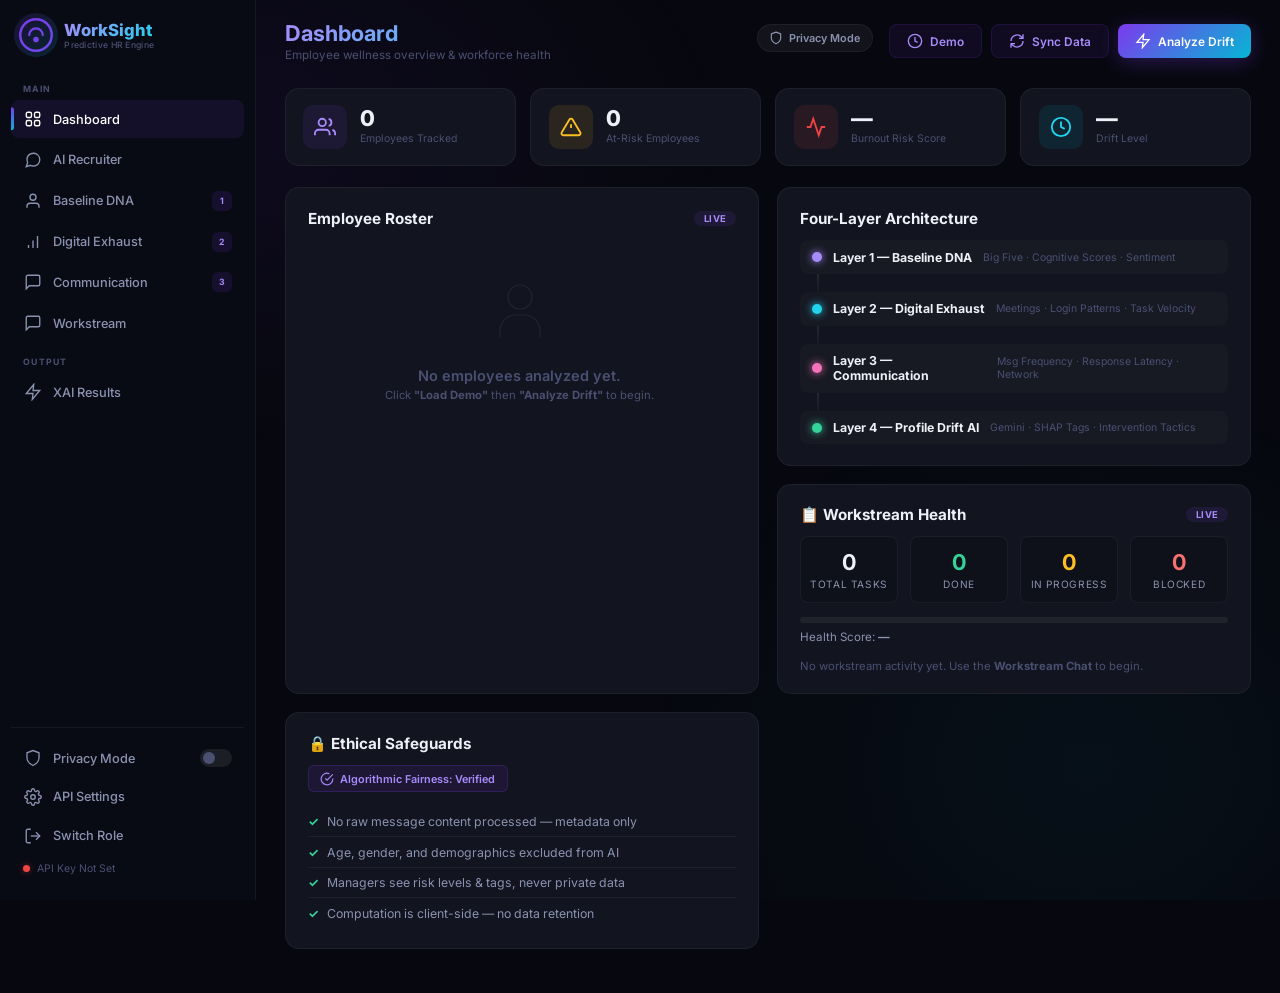
==== commit 067319cf: "feat: Workstream Intelligence System with chat-based task extraction via Gemini" ====
--- a/index.html
+++ b/index.html
@@ -1,15 +1,20 @@
 <!DOCTYPE html>
 <html lang="en">
+
 <head>
   <meta charset="UTF-8">
   <meta name="viewport" content="width=device-width, initial-scale=1.0">
-  <meta name="description" content="WorkSight – AI-powered predictive HR engine for burnout detection through Profile Drift Analysis.">
+  <meta name="description"
+    content="WorkSight – AI-powered predictive HR engine for burnout detection through Profile Drift Analysis.">
   <title>WorkSight – Predictive HR Engine</title>
   <link rel="preconnect" href="https://fonts.googleapis.com">
   <link rel="preconnect" href="https://fonts.gstatic.com" crossorigin>
-  <link href="https://fonts.googleapis.com/css2?family=Manrope:wght@300;400;500;600;700;800&family=JetBrains+Mono:wght@400;600&display=swap" rel="stylesheet">
+  <link
+    href="https://fonts.googleapis.com/css2?family=Inter:wght@300;400;500;600;700;800;900&family=JetBrains+Mono:wght@400;600&display=swap"
+    rel="stylesheet">
   <link rel="stylesheet" href="style.css">
 </head>
+
 <body>
 
   <!-- ============ SIDEBAR ============ -->
@@ -19,14 +24,16 @@
         <div class="logo-mark">
           <div class="logo-pulse"></div>
           <svg viewBox="0 0 32 32" fill="none">
-            <path d="M16 2C8.268 2 2 8.268 2 16s6.268 14 14 14 14-6.268 14-14S23.732 2 16 2z" stroke="url(#lg1)" stroke-width="2.2"/>
-            <path d="M10 16c0-3.314 2.686-6 6-6s6 2.686 6 6" stroke="url(#lg1)" stroke-width="2" stroke-linecap="round"/>
-            <circle cx="16" cy="20" r="2.5" fill="url(#lg1)"/>
+            <path d="M16 2C8.268 2 2 8.268 2 16s6.268 14 14 14 14-6.268 14-14S23.732 2 16 2z" stroke="url(#lg1)"
+              stroke-width="2.2" />
+            <path d="M10 16c0-3.314 2.686-6 6-6s6 2.686 6 6" stroke="url(#lg1)" stroke-width="2"
+              stroke-linecap="round" />
+            <circle cx="16" cy="20" r="2.5" fill="url(#lg1)" />
             <defs>
               <linearGradient id="lg1" x1="2" y1="2" x2="30" y2="30">
-                <stop stop-color="#565e74"/>
-                <stop offset=".5" stop-color="#4a5268"/>
-                <stop offset="1" stop-color="#435368"/>
+                <stop stop-color="#7c3aed" />
+                <stop offset=".5" stop-color="#a78bfa" />
+                <stop offset="1" stop-color="#06b6d4" />
               </linearGradient>
             </defs>
           </svg>
@@ -36,44 +43,90 @@
           <span class="logo-tag">Predictive HR Engine</span>
         </div>
       </div>
+      <div class="role-badge" id="roleBadge" style="display:none;"></div>
     </div>
 
     <div class="nav-section-label">MAIN</div>
     <nav class="nav-menu">
       <button class="nav-item active" data-panel="dashboard" id="nav-dashboard">
-        <div class="nav-icon"><svg viewBox="0 0 24 24" fill="none" stroke="currentColor" stroke-width="1.8"><rect x="3" y="3" width="7" height="7" rx="2"/><rect x="14" y="3" width="7" height="7" rx="2"/><rect x="3" y="14" width="7" height="7" rx="2"/><rect x="14" y="14" width="7" height="7" rx="2"/></svg></div>
+        <div class="nav-icon"><svg viewBox="0 0 24 24" fill="none" stroke="currentColor" stroke-width="1.8">
+            <rect x="3" y="3" width="7" height="7" rx="2" />
+            <rect x="14" y="3" width="7" height="7" rx="2" />
+            <rect x="3" y="14" width="7" height="7" rx="2" />
+            <rect x="14" y="14" width="7" height="7" rx="2" />
+          </svg></div>
         <span>Dashboard</span>
       </button>
+      <button class="nav-item" data-panel="interview" id="nav-interview">
+        <div class="nav-icon"><svg viewBox="0 0 24 24" fill="none" stroke="currentColor" stroke-width="1.8">
+            <path d="M21 11.5a8.38 8.38 0 0 1-.9 3.8 8.5 8.5 0 0 1-7.6 4.7 8.38 8.38 0 0 1-3.8-.9L3 21l1.9-5.7a8.38 8.38 0 0 1-.9-3.8 8.5 8.5 0 0 1 4.7-7.6 8.38 8.38 0 0 1 3.8-.9h.5a8.48 8.48 0 0 1 8 8v.5z"></path></svg></div>
+        <span>AI Recruiter</span>
+      </button>
       <button class="nav-item" data-panel="baseline" id="nav-baseline">
-        <div class="nav-icon"><svg viewBox="0 0 24 24" fill="none" stroke="currentColor" stroke-width="1.8"><path d="M20 21v-2a4 4 0 0 0-4-4H8a4 4 0 0 0-4 4v2"/><circle cx="12" cy="7" r="4"/></svg></div>
+        <div class="nav-icon"><svg viewBox="0 0 24 24" fill="none" class="nav-icon" stroke="currentColor" stroke-width="1.8">
+            <path d="M20 21v-2a4 4 0 0 0-4-4H8a4 4 0 0 0-4 4v2" />
+            <circle cx="12" cy="7" r="4" />
+          </svg></div>
         <span>Baseline DNA</span>
         <div class="nav-badge">1</div>
       </button>
       <button class="nav-item" data-panel="digital" id="nav-digital">
-        <div class="nav-icon"><svg viewBox="0 0 24 24" fill="none" stroke="currentColor" stroke-width="1.8"><path d="M12 20V10M18 20V4M6 20v-4"/></svg></div>
+        <div class="nav-icon"><svg viewBox="0 0 24 24" fill="none" stroke="currentColor" stroke-width="1.8">
+            <path d="M12 20V10M18 20V4M6 20v-4" />
+          </svg></div>
         <span>Digital Exhaust</span>
         <div class="nav-badge">2</div>
       </button>
       <button class="nav-item" data-panel="communication" id="nav-communication">
-        <div class="nav-icon"><svg viewBox="0 0 24 24" fill="none" stroke="currentColor" stroke-width="1.8"><path d="M21 15a2 2 0 0 1-2 2H7l-4 4V5a2 2 0 0 1 2-2h14a2 2 0 0 1 2 2z"/></svg></div>
+        <div class="nav-icon"><svg viewBox="0 0 24 24" fill="none" stroke="currentColor" stroke-width="1.8">
+            <path d="M21 15a2 2 0 0 1-2 2H7l-4 4V5a2 2 0 0 1 2-2h14a2 2 0 0 1 2 2z" />
+          </svg></div>
         <span>Communication</span>
         <div class="nav-badge">3</div>
+      </button>
+      <button class="nav-item" data-panel="workstream" id="nav-workstream">
+        <div class="nav-icon"><svg viewBox="0 0 24 24" fill="none" stroke="currentColor" stroke-width="1.8">
+            <path d="M21 15a2 2 0 0 1-2 2H7l-4 4V5a2 2 0 0 1 2-2h14a2 2 0 0 1 2 2z" />
+          </svg></div>
+        <span>Workstream</span>
+        <div class="nav-badge ws-badge" id="wsBadge" style="display:none;">0</div>
       </button>
     </nav>
 
     <div class="nav-section-label">OUTPUT</div>
     <nav class="nav-menu">
       <button class="nav-item" data-panel="results" id="nav-results">
-        <div class="nav-icon"><svg viewBox="0 0 24 24" fill="none" stroke="currentColor" stroke-width="1.8"><polygon points="13 2 3 14 12 14 11 22 21 10 12 10 13 2"/></svg></div>
+        <div class="nav-icon"><svg viewBox="0 0 24 24" fill="none" stroke="currentColor" stroke-width="1.8">
+            <polygon points="13 2 3 14 12 14 11 22 21 10 12 10 13 2" />
+          </svg></div>
         <span>XAI Results</span>
       </button>
     </nav>
 
     <div class="sidebar-footer">
       <div class="sidebar-divider"></div>
+      <button class="nav-item" id="privacyToggle">
+        <div class="nav-icon"><svg viewBox="0 0 24 24" fill="none" stroke="currentColor" stroke-width="1.8">
+            <path d="M12 22s8-4 8-10V5l-8-3-8 3v7c0 6 8 10 8 10z" />
+          </svg></div>
+        <span>Privacy Mode</span>
+        <div class="toggle-switch" id="privacySwitch"></div>
+      </button>
       <button class="nav-item" id="settingsBtn">
-        <div class="nav-icon"><svg viewBox="0 0 24 24" fill="none" stroke="currentColor" stroke-width="1.8"><circle cx="12" cy="12" r="3"/><path d="M19.4 15a1.65 1.65 0 0 0 .33 1.82l.06.06a2 2 0 0 1-2.83 2.83l-.06-.06a1.65 1.65 0 0 0-1.82-.33 1.65 1.65 0 0 0-1 1.51V21a2 2 0 0 1-4 0v-.09A1.65 1.65 0 0 0 9 19.4a1.65 1.65 0 0 0-1.82.33l-.06.06a2 2 0 0 1-2.83-2.83l.06-.06A1.65 1.65 0 0 0 4.68 15a1.65 1.65 0 0 0-1.51-1H3a2 2 0 0 1 0-4h.09A1.65 1.65 0 0 0 4.6 9a1.65 1.65 0 0 0-.33-1.82l-.06-.06a2 2 0 0 1 2.83-2.83l.06.06A1.65 1.65 0 0 0 9 4.68a1.65 1.65 0 0 0 1-1.51V3a2 2 0 0 1 4 0v.09a1.65 1.65 0 0 0 1 1.51 1.65 1.65 0 0 0 1.82-.33l.06-.06a2 2 0 0 1 2.83 2.83l-.06.06A1.65 1.65 0 0 0 19.4 9a1.65 1.65 0 0 0 1.51 1H21a2 2 0 0 1 0 4h-.09a1.65 1.65 0 0 0-1.51 1z"/></svg></div>
+        <div class="nav-icon"><svg viewBox="0 0 24 24" fill="none" stroke="currentColor" stroke-width="1.8">
+            <circle cx="12" cy="12" r="3" />
+            <path
+              d="M19.4 15a1.65 1.65 0 0 0 .33 1.82l.06.06a2 2 0 0 1-2.83 2.83l-.06-.06a1.65 1.65 0 0 0-1.82-.33 1.65 1.65 0 0 0-1 1.51V21a2 2 0 0 1-4 0v-.09A1.65 1.65 0 0 0 9 19.4a1.65 1.65 0 0 0-1.82.33l-.06.06a2 2 0 0 1-2.83-2.83l.06-.06A1.65 1.65 0 0 0 4.68 15a1.65 1.65 0 0 0-1.51-1H3a2 2 0 0 1 0-4h.09A1.65 1.65 0 0 0 4.6 9a1.65 1.65 0 0 0-.33-1.82l-.06-.06a2 2 0 0 1 2.83-2.83l.06.06A1.65 1.65 0 0 0 9 4.68a1.65 1.65 0 0 0 1-1.51V3a2 2 0 0 1 4 0v.09a1.65 1.65 0 0 0 1 1.51 1.65 1.65 0 0 0 1.82-.33l.06-.06a2 2 0 0 1 2.83 2.83l-.06.06A1.65 1.65 0 0 0 19.4 9a1.65 1.65 0 0 0 1.51 1H21a2 2 0 0 1 0 4h-.09a1.65 1.65 0 0 0-1.51 1z" />
+          </svg></div>
         <span>API Settings</span>
+      </button>
+      <button class="nav-item" id="logoutBtn" title="Switch Role">
+        <div class="nav-icon"><svg viewBox="0 0 24 24" fill="none" stroke="currentColor" stroke-width="1.8">
+            <path d="M9 21H5a2 2 0 0 1-2-2V5a2 2 0 0 1 2-2h4" />
+            <polyline points="16 17 21 12 16 7" />
+            <line x1="21" y1="12" x2="9" y2="12" />
+          </svg></div>
+        <span>Switch Role</span>
       </button>
       <div class="sidebar-status">
         <div class="status-dot" id="apiDot"></div>
@@ -92,24 +145,35 @@
         <p class="page-desc" id="pageDesc">Employee wellness overview &amp; workforce health</p>
       </div>
       <div class="topbar-actions">
-        <button class="btn btn-ghost" id="parseTranscriptBtn" style="display:none; color: #34d399; border-color: rgba(52,211,153,0.3);">
-          ✨ Parse Interview
+        <!-- Privacy Toggle -->
+        <label class="privacy-toggle" title="Anonymize employee data for presentation">
+          <input type="checkbox" id="privacyModeToggle">
+          <div class="privacy-slider">
+            <svg class="icon-shield" viewBox="0 0 24 24" fill="none" stroke="currentColor" stroke-width="2"
+              stroke-linecap="round" stroke-linejoin="round" width="14" height="14">
+              <path d="M12 22s8-4 8-10V5l-8-3-8 3v7c0 6 8 10 8 10z" />
+            </svg>
+            <span>Privacy Mode</span>
+          </div>
+        </label>
+
+        <button class="btn btn-ghost" id="loadDemoBtn">
+          <svg viewBox="0 0 24 24" fill="none" stroke="currentColor" stroke-width="2" width="16" height="16">
+            <circle cx="12" cy="12" r="10" />
+            <path d="M12 6v6l4 2" />
+          </svg>
+          Demo
         </button>
-        <button class="btn btn-ghost" id="loadDemoBtn">
-          <svg viewBox="0 0 24 24" fill="none" stroke="currentColor" stroke-width="2" width="16" height="16"><circle cx="12" cy="12" r="10"/><path d="M12 6v6l4 2"/></svg>
-          Load Demo (Alex)
+        <button class="btn btn-ghost" id="syncDataBtn">
+          <svg viewBox="0 0 24 24" fill="none" stroke="currentColor" stroke-width="2" width="16" height="16">
+            <path d="M21 2v6h-6M3 12a9 9 0 0 1 15-6.7L21 8M3 22v-6h6m12-4a9 9 0 0 1-15 6.7L3 16" />
+          </svg>
+          Sync Data
         </button>
-        <a href="interview.html" class="btn btn-glow" id="vapiBtn" style="border-color: #565e74; color: #565e74; box-shadow: 0 0 15px rgba(86,94,116,0.2);">
-          <svg viewBox="0 0 24 24" fill="none" stroke="currentColor" stroke-width="2" width="16" height="16" id="vapiMicIcon">
-            <path d="M12 2a3 3 0 0 0-3 3v7a3 3 0 0 0 6 0V5a3 3 0 0 0-3-3Z"/>
-            <path d="M19 10v2a7 7 0 0 1-14 0v-2"/>
-            <line x1="12" y1="19" x2="12" y2="22"/>
-            <line x1="8" y1="22" x2="16" y2="22"/>
+        <button class="btn btn-glow" id="analyzeBtn">
+          <svg viewBox="0 0 24 24" fill="none" stroke="currentColor" stroke-width="2" width="16" height="16">
+            <polygon points="13 2 3 14 12 14 11 22 21 10 12 10 13 2" />
           </svg>
-          <span id="vapiBtnText">Start Interview</span>
-        </a>
-        <button class="btn btn-glow" id="analyzeBtn">
-          <svg viewBox="0 0 24 24" fill="none" stroke="currentColor" stroke-width="2" width="16" height="16"><polygon points="13 2 3 14 12 14 11 22 21 10 12 10 13 2"/></svg>
           Analyze Drift
         </button>
       </div>
@@ -121,28 +185,43 @@
       <!-- Metric Strip -->
       <div class="metric-strip">
         <div class="metric-card">
-          <div class="metric-icon bg-violet"><svg viewBox="0 0 24 24" fill="none" stroke="currentColor" stroke-width="2"><path d="M17 21v-2a4 4 0 0 0-4-4H5a4 4 0 0 0-4 4v2"/><circle cx="9" cy="7" r="4"/><path d="M23 21v-2a4 4 0 0 0-3-3.87"/><path d="M16 3.13a4 4 0 0 1 0 7.75"/></svg></div>
+          <div class="metric-icon bg-violet"><svg viewBox="0 0 24 24" fill="none" stroke="currentColor"
+              stroke-width="2">
+              <path d="M17 21v-2a4 4 0 0 0-4-4H5a4 4 0 0 0-4 4v2" />
+              <circle cx="9" cy="7" r="4" />
+              <path d="M23 21v-2a4 4 0 0 0-3-3.87" />
+              <path d="M16 3.13a4 4 0 0 1 0 7.75" />
+            </svg></div>
           <div class="metric-body">
             <div class="metric-val" id="stat-total">0</div>
             <div class="metric-label">Employees Tracked</div>
           </div>
         </div>
         <div class="metric-card">
-          <div class="metric-icon bg-amber"><svg viewBox="0 0 24 24" fill="none" stroke="currentColor" stroke-width="2"><path d="M10.29 3.86L1.82 18a2 2 0 0 0 1.71 3h16.94a2 2 0 0 0 1.71-3L13.71 3.86a2 2 0 0 0-3.42 0z"/><line x1="12" y1="9" x2="12" y2="13"/><line x1="12" y1="17" x2="12.01" y2="17"/></svg></div>
+          <div class="metric-icon bg-amber"><svg viewBox="0 0 24 24" fill="none" stroke="currentColor" stroke-width="2">
+              <path d="M10.29 3.86L1.82 18a2 2 0 0 0 1.71 3h16.94a2 2 0 0 0 1.71-3L13.71 3.86a2 2 0 0 0-3.42 0z" />
+              <line x1="12" y1="9" x2="12" y2="13" />
+              <line x1="12" y1="17" x2="12.01" y2="17" />
+            </svg></div>
           <div class="metric-body">
             <div class="metric-val" id="stat-atrisk">0</div>
             <div class="metric-label">At-Risk Employees</div>
           </div>
         </div>
         <div class="metric-card">
-          <div class="metric-icon bg-rose"><svg viewBox="0 0 24 24" fill="none" stroke="currentColor" stroke-width="2"><path d="M22 12h-4l-3 9L9 3l-3 9H2"/></svg></div>
+          <div class="metric-icon bg-rose"><svg viewBox="0 0 24 24" fill="none" stroke="currentColor" stroke-width="2">
+              <path d="M22 12h-4l-3 9L9 3l-3 9H2" />
+            </svg></div>
           <div class="metric-body">
             <div class="metric-val" id="stat-burnout">—</div>
             <div class="metric-label">Burnout Risk Score</div>
           </div>
         </div>
         <div class="metric-card">
-          <div class="metric-icon bg-cyan"><svg viewBox="0 0 24 24" fill="none" stroke="currentColor" stroke-width="2"><circle cx="12" cy="12" r="10"/><path d="M12 6v6l4 2"/></svg></div>
+          <div class="metric-icon bg-cyan"><svg viewBox="0 0 24 24" fill="none" stroke="currentColor" stroke-width="2">
+              <circle cx="12" cy="12" r="10" />
+              <path d="M12 6v6l4 2" />
+            </svg></div>
           <div class="metric-body">
             <div class="metric-val" id="stat-drift">—</div>
             <div class="metric-label">Drift Level</div>
@@ -162,12 +241,15 @@
           <div class="roster-body" id="rosterList">
             <div class="roster-empty">
               <div class="empty-graphic">
-                <svg viewBox="0 0 80 80" fill="none" stroke="currentColor" stroke-width="1.2" width="80" height="80" opacity="0.25">
-                  <circle cx="40" cy="28" r="12"/><path d="M20 68v-6a16 16 0 0 1 16-16h8a16 16 0 0 1 16 16v6"/>
+                <svg viewBox="0 0 80 80" fill="none" stroke="currentColor" stroke-width="1.2" width="80" height="80"
+                  opacity="0.25">
+                  <circle cx="40" cy="28" r="12" />
+                  <path d="M20 68v-6a16 16 0 0 1 16-16h8a16 16 0 0 1 16 16v6" />
                 </svg>
               </div>
               <p>No employees analyzed yet.</p>
-              <span class="empty-hint">Click <strong>"Load Demo"</strong> then <strong>"Analyze Drift"</strong> to begin.</span>
+              <span class="empty-hint">Click <strong>"Load Demo"</strong> then <strong>"Analyze Drift"</strong> to
+                begin.</span>
             </div>
           </div>
         </div>
@@ -178,27 +260,146 @@
             <h2>Four-Layer Architecture</h2>
           </div>
           <div class="arch-flow">
-            <div class="arch-node node-recruitment"><div class="arch-dot"></div><strong>Layer 1 — Baseline DNA</strong><span>Big Five · Cognitive Scores · Sentiment</span></div>
+            <div class="arch-node node-recruitment">
+              <div class="arch-dot"></div><strong>Layer 1 — Baseline DNA</strong><span>Big Five · Cognitive Scores ·
+                Sentiment</span>
+            </div>
             <div class="arch-line"></div>
-            <div class="arch-node node-operational"><div class="arch-dot"></div><strong>Layer 2 — Digital Exhaust</strong><span>Meetings · Login Patterns · Task Velocity</span></div>
+            <div class="arch-node node-operational">
+              <div class="arch-dot"></div><strong>Layer 2 — Digital Exhaust</strong><span>Meetings · Login Patterns ·
+                Task Velocity</span>
+            </div>
             <div class="arch-line"></div>
-            <div class="arch-node node-communication"><div class="arch-dot"></div><strong>Layer 3 — Communication</strong><span>Msg Frequency · Response Latency · Network</span></div>
+            <div class="arch-node node-communication">
+              <div class="arch-dot"></div><strong>Layer 3 — Communication</strong><span>Msg Frequency · Response Latency
+                · Network</span>
+            </div>
             <div class="arch-line"></div>
-            <div class="arch-node node-predictive"><div class="arch-dot"></div><strong>Layer 4 — Profile Drift AI</strong><span>Gemini · SHAP Tags · Intervention Tactics</span></div>
-          </div>
-        </div>
-
-        <!-- Privacy card -->
+            <div class="arch-node node-predictive">
+              <div class="arch-dot"></div><strong>Layer 4 — Profile Drift AI</strong><span>Gemini · SHAP Tags ·
+                Intervention Tactics</span>
+            </div>
+          </div>
+        </div>
+
+        <!-- Workstream Health Card -->
+        <div class="card card-ws-health">
+          <div class="card-header">
+            <h2>📋 Workstream Health</h2>
+            <span class="card-badge">Live</span>
+          </div>
+          <div class="ws-health-grid" id="wsHealthGrid">
+            <div class="ws-stat">
+              <div class="ws-stat-val" id="ws-total">0</div>
+              <div class="ws-stat-label">Total Tasks</div>
+            </div>
+            <div class="ws-stat">
+              <div class="ws-stat-val ws-done" id="ws-done">0</div>
+              <div class="ws-stat-label">Done</div>
+            </div>
+            <div class="ws-stat">
+              <div class="ws-stat-val ws-progress" id="ws-progress">0</div>
+              <div class="ws-stat-label">In Progress</div>
+            </div>
+            <div class="ws-stat">
+              <div class="ws-stat-val ws-blocked" id="ws-blocked">0</div>
+              <div class="ws-stat-label">Blocked</div>
+            </div>
+          </div>
+          <div class="ws-health-bar">
+            <div class="ws-health-fill" id="wsHealthFill" style="width:0%"></div>
+          </div>
+          <div class="ws-health-label">Health Score: <strong id="wsHealthScore">—</strong></div>
+          <div class="ws-activity-feed" id="wsActivityFeed">
+            <p class="empty-hint">No workstream activity yet. Use the <strong>Workstream Chat</strong> to begin.</p>
+          </div>
+        </div>
+
         <div class="card card-privacy">
           <div class="card-header">
-            <h2>🔒 Privacy-First Design</h2>
+            <h2>🔒 Ethical Safeguards</h2>
+          </div>
+          <div class="fairness-badge">
+            <svg viewBox="0 0 24 24" fill="none" stroke="currentColor" stroke-width="2">
+              <path d="M22 11.08V12a10 10 0 1 1-5.93-9.14" />
+              <polyline points="22 4 12 14.01 9 11.01" />
+            </svg>
+            Algorithmic Fairness: Verified
           </div>
           <ul class="privacy-list">
             <li><span class="check">✓</span> No raw message content processed — metadata only</li>
-            <li><span class="check">✓</span> API key stored only in your browser localStorage</li>
+            <li><span class="check">✓</span> Age, gender, and demographics excluded from AI</li>
             <li><span class="check">✓</span> Managers see risk levels &amp; tags, never private data</li>
-            <li><span class="check">✓</span> All computation is client-side — no backend server</li>
+            <li><span class="check">✓</span> Computation is client-side — no data retention</li>
           </ul>
+        </div>
+      </div>
+    </section>
+
+
+    <!-- ===== PANEL: WORKSTREAM CHAT ===== -->
+    <section class="panel" id="panel-workstream">
+      <div class="ws-layout">
+        <div class="ws-chat-col">
+          <div class="card" style="display:flex; flex-direction:column; height:calc(100vh - 120px); max-height:820px; padding:0;">
+            <div class="card-header" style="padding:1.2rem 1.5rem; border-bottom:1px solid var(--border);">
+              <h2>💬 Workstream Chat</h2>
+              <span class="card-badge" id="wsRoleBadge">Member</span>
+            </div>
+            <div class="ws-chat-body" id="wsChatHistory">
+              <div class="chat-msg bot" style="display:flex; gap:0.8rem; max-width:85%;">
+                <div class="chat-avatar" style="width:32px; height:32px; border-radius:50%; background:rgba(6,182,212,0.1); color:var(--cyan); border:1px solid rgba(6,182,212,0.3); display:flex; align-items:center; justify-content:center; font-weight:bold; font-size:0.75rem; flex-shrink:0;">WS</div>
+                <div class="chat-bubble" style="background:var(--surface-1); padding:0.8rem 1rem; border-radius:12px; border-top-left-radius:4px; color:var(--text-1); font-size:0.9rem; line-height:1.5; border:1px solid var(--border);">
+                  <p style="margin:0 0 0.4rem 0;">Welcome to the <strong>WorkSight Workstream Intelligence</strong> chat.</p>
+                  <p style="margin:0;">Submit work updates naturally — e.g. <em>"I finished the login API and started working on the dashboard"</em> — and I'll extract tasks, statuses, and blockers automatically.</p>
+                </div>
+              </div>
+            </div>
+            <div style="padding:1rem 1.5rem; display:flex; gap:0.5rem; border-top:1px solid var(--border);">
+              <input type="text" id="wsInput" placeholder="Type a work update or ask a question..." style="flex:1; border-radius:20px; padding-left:1rem;" disabled>
+              <button class="btn btn-glow" id="wsSendBtn" disabled style="border-radius:20px; width:48px; height:48px; padding:0; display:flex; align-items:center; justify-content:center;">
+                <svg viewBox="0 0 24 24" fill="none" stroke="currentColor" stroke-width="2" width="18" height="18"><line x1="22" y1="2" x2="11" y2="13"/><polygon points="22 2 15 22 11 13 2 9 22 2"/></svg>
+              </button>
+            </div>
+            <div id="wsStatus" style="padding:0 1.5rem 0.8rem; font-size:0.75rem; color:var(--text-2); text-align:center;">Set API key in Settings to begin</div>
+          </div>
+        </div>
+        <div class="ws-intel-col">
+          <div class="card" style="height:calc(100vh - 120px); max-height:820px; overflow-y:auto;">
+            <div class="card-header"><h2>🧠 Extracted Intelligence</h2></div>
+            <div id="wsIntelPanel">
+              <p class="card-hint">Tasks, blockers, and commitments extracted from your chat will appear here in real time.</p>
+            </div>
+          </div>
+        </div>
+      </div>
+    </section>
+
+    <!-- ===== PANEL: AI INTERVIEW ===== -->
+    <section class="panel" id="panel-interview">
+      <div class="form-layout">
+        <div class="card card-interview" style="display:flex; flex-direction:column; height:calc(100vh - 120px); max-height:800px; padding:0;">
+          <div class="card-header" style="padding:1.5rem 1.5rem 0.5rem 1.5rem;">
+            <h2>🤖 WorkSight AI Recruiter</h2>
+            <span class="card-badge">Behavioral Assessment</span>
+          </div>
+          <p class="card-hint" style="padding:0 1.5rem 1rem 1.5rem; margin:0; border-bottom:1px solid var(--border);">Complete a 3-question structured interview to automatically generate your "Baseline DNA" psychological profile.</p>
+          <div class="interview-body" id="chatHistory" style="flex:1; overflow-y:auto; padding:1.5rem; display:flex; flex-direction:column; gap:1.2rem; background:rgba(0,0,0,0.1);">
+            <div class="chat-msg bot" style="display:flex; gap:0.8rem; max-width:85%;">
+              <div class="chat-avatar" style="width:32px; height:32px; border-radius:50%; background:rgba(6,182,212,0.1); color:var(--cyan); border:1px solid rgba(6,182,212,0.3); display:flex; align-items:center; justify-content:center; font-weight:bold; font-size:0.8rem; flex-shrink:0;">AI</div>
+              <div class="chat-bubble" style="background:var(--surface-1); padding:0.8rem 1rem; border-radius:12px; border-top-left-radius:4px; color:var(--text-1); font-size:0.9rem; line-height:1.5; border:1px solid var(--border);">
+                <p style="margin-bottom:0.5rem;">Hello! I am the WorkSight AI Recruiter. I'm going to ask you 3 quick behavioral questions to establish your baseline profile.</p>
+                <p style="margin:0;">First, please tell me your <strong>full name</strong> and the <strong>role</strong> you are applying for.</p>
+              </div>
+            </div>
+          </div>
+          <div class="interview-input" style="padding:1rem 1.5rem; display:flex; gap:0.5rem; border-top:1px solid var(--border);">
+            <input type="text" id="chatInput" placeholder="Enter API key in Settings to begin..." disabled style="flex:1; border-radius:20px; padding-left:1rem;">
+            <button class="btn btn-glow" id="sendChatBtn" disabled style="border-radius:20px; width:48px; height:48px; padding:0; display:flex; align-items:center; justify-content:center;">
+              <svg viewBox="0 0 24 24" fill="none" stroke="currentColor" stroke-width="2" width="18" height="18"><line x1="22" y1="2" x2="11" y2="13"/><polygon points="22 2 15 22 11 13 2 9 22 2"/></svg>
+            </button>
+          </div>
+          <div class="interview-status" id="interviewStatus" style="padding:0 1.5rem 1rem 1.5rem; font-size:0.75rem; color:var(--text-2); text-align:center;">Waiting for API Key via Settings...</div>
         </div>
       </div>
     </section>
@@ -208,26 +409,46 @@
       <div class="form-layout">
 
         <div class="card">
-          <div class="card-header"><h2>🧬 Big Five Personality Traits</h2></div>
+          <div class="card-header">
+            <h2>🧬 Big Five Personality Traits</h2>
+          </div>
           <p class="card-hint">Baseline personality scores from recruitment assessments.</p>
-          <div class="slider-row"><label>Openness</label><input type="range" min="0" max="100" value="70" id="openness" class="slider"><span class="slider-val" id="val-openness">70</span></div>
-          <div class="slider-row"><label>Conscientiousness</label><input type="range" min="0" max="100" value="80" id="conscientiousness" class="slider"><span class="slider-val" id="val-conscientiousness">80</span></div>
-          <div class="slider-row"><label>Extraversion</label><input type="range" min="0" max="100" value="40" id="extraversion" class="slider"><span class="slider-val" id="val-extraversion">40</span></div>
-          <div class="slider-row"><label>Agreeableness</label><input type="range" min="0" max="100" value="75" id="agreeableness" class="slider"><span class="slider-val" id="val-agreeableness">75</span></div>
-          <div class="slider-row"><label>Neuroticism</label><input type="range" min="0" max="100" value="30" id="neuroticism" class="slider"><span class="slider-val" id="val-neuroticism">30</span></div>
+          <div class="slider-row"><label>Openness</label><input type="range" min="0" max="100" value="70" id="openness"
+              class="slider"><span class="slider-val" id="val-openness">70</span></div>
+          <div class="slider-row"><label>Conscientiousness</label><input type="range" min="0" max="100" value="80"
+              id="conscientiousness" class="slider"><span class="slider-val" id="val-conscientiousness">80</span></div>
+          <div class="slider-row"><label>Extraversion</label><input type="range" min="0" max="100" value="40"
+              id="extraversion" class="slider"><span class="slider-val" id="val-extraversion">40</span></div>
+          <div class="slider-row"><label>Agreeableness</label><input type="range" min="0" max="100" value="75"
+              id="agreeableness" class="slider"><span class="slider-val" id="val-agreeableness">75</span></div>
+          <div class="slider-row"><label>Neuroticism</label><input type="range" min="0" max="100" value="30"
+              id="neuroticism" class="slider"><span class="slider-val" id="val-neuroticism">30</span></div>
         </div>
 
         <div class="card">
-          <div class="card-header"><h2>🧠 Cognitive &amp; Engagement</h2></div>
-          <div class="field"><label for="cognitiveScore">Cognitive Test Score</label><input type="number" id="cognitiveScore" min="0" max="100" value="82" placeholder="0–100"></div>
-          <div class="field"><label for="interviewSentiment">Interview Sentiment</label><select id="interviewSentiment"><option value="Very Positive" selected>Very Positive</option><option value="Positive">Positive</option><option value="Neutral">Neutral</option><option value="Negative">Negative</option></select></div>
-          <div class="field"><label for="initialEngagement">Initial Engagement Score</label><input type="number" id="initialEngagement" min="0" max="100" value="90" placeholder="0–100"></div>
+          <div class="card-header">
+            <h2>🧠 Cognitive &amp; Engagement</h2>
+          </div>
+          <div class="field"><label for="cognitiveScore">Cognitive Test Score</label><input type="number"
+              id="cognitiveScore" min="0" max="100" value="82" placeholder="0–100"></div>
+          <div class="field"><label for="interviewSentiment">Interview Sentiment</label><select id="interviewSentiment">
+              <option value="Very Positive" selected>Very Positive</option>
+              <option value="Positive">Positive</option>
+              <option value="Neutral">Neutral</option>
+              <option value="Negative">Negative</option>
+            </select></div>
+          <div class="field"><label for="initialEngagement">Initial Engagement Score</label><input type="number"
+              id="initialEngagement" min="0" max="100" value="90" placeholder="0–100"></div>
         </div>
 
         <div class="card">
-          <div class="card-header"><h2>👤 Employee Identity</h2></div>
-          <div class="field"><label for="employeeName">Full Name</label><input type="text" id="employeeName" placeholder="e.g. Alex Chen"></div>
-          <div class="field"><label for="employeeRole">Role at Hire</label><input type="text" id="employeeRole" placeholder="e.g. High-Focus Developer"></div>
+          <div class="card-header">
+            <h2>👤 Employee Identity</h2>
+          </div>
+          <div class="field"><label for="employeeName">Full Name</label><input type="text" id="employeeName"
+              placeholder="e.g. rat"></div>
+          <div class="field"><label for="employeeRole">Role at Hire</label><input type="text" id="employeeRole"
+              placeholder="e.g. High-Focus Developer"></div>
         </div>
 
       </div>
@@ -238,26 +459,42 @@
       <div class="form-layout">
 
         <div class="card">
-          <div class="card-header"><h2>📅 Meeting Density</h2></div>
+          <div class="card-header">
+            <h2>📅 Meeting Density</h2>
+          </div>
           <p class="card-hint">Compare current meeting load to baseline expectations.</p>
-          <div class="field"><label for="meetingsPerWeek">Current Meetings / Week</label><input type="number" id="meetingsPerWeek" min="0" max="60" value="22"></div>
-          <div class="field"><label for="meetingsBaseline">Baseline Meetings / Week</label><input type="number" id="meetingsBaseline" min="0" max="60" value="12"></div>
-          <div class="field"><label for="backToBackPct">Back-to-Back %</label><input type="number" id="backToBackPct" min="0" max="100" value="65"></div>
+          <div class="field"><label for="meetingsPerWeek">Current Meetings / Week</label><input type="number"
+              id="meetingsPerWeek" min="0" max="60" value="22"></div>
+          <div class="field"><label for="meetingsBaseline">Baseline Meetings / Week</label><input type="number"
+              id="meetingsBaseline" min="0" max="60" value="12"></div>
+          <div class="field"><label for="backToBackPct">Back-to-Back %</label><input type="number" id="backToBackPct"
+              min="0" max="100" value="65"></div>
         </div>
 
         <div class="card">
-          <div class="card-header"><h2>⏰ Work-Life Boundary</h2></div>
-          <div class="field"><label for="avgLoginTime">Avg Login Time</label><input type="time" id="avgLoginTime" value="08:15"></div>
-          <div class="field"><label for="avgLogoutTime">Avg Logout Time</label><input type="time" id="avgLogoutTime" value="21:45"></div>
-          <div class="field"><label for="lateNightLogins">Late-Night Logins / Month</label><input type="number" id="lateNightLogins" min="0" max="30" value="12"></div>
-          <div class="field"><label for="weekendLogins">Weekend Logins / Month</label><input type="number" id="weekendLogins" min="0" max="12" value="6"></div>
+          <div class="card-header">
+            <h2>⏰ Work-Life Boundary</h2>
+          </div>
+          <div class="field"><label for="avgLoginTime">Avg Login Time</label><input type="time" id="avgLoginTime"
+              value="08:15"></div>
+          <div class="field"><label for="avgLogoutTime">Avg Logout Time</label><input type="time" id="avgLogoutTime"
+              value="21:45"></div>
+          <div class="field"><label for="lateNightLogins">Late-Night Logins / Month</label><input type="number"
+              id="lateNightLogins" min="0" max="30" value="12"></div>
+          <div class="field"><label for="weekendLogins">Weekend Logins / Month</label><input type="number"
+              id="weekendLogins" min="0" max="12" value="6"></div>
         </div>
 
         <div class="card">
-          <div class="card-header"><h2>🚀 Task Velocity</h2></div>
-          <div class="field"><label for="taskCompletionCurrent">Current Completion Rate</label><input type="number" id="taskCompletionCurrent" min="0" max="100" value="55"></div>
-          <div class="field"><label for="taskCompletionBaseline">Baseline Completion Rate</label><input type="number" id="taskCompletionBaseline" min="0" max="100" value="85"></div>
-          <div class="field"><label for="avgTaskTime">Avg Completion Time (hrs)</label><input type="number" id="avgTaskTime" min="0" max="100" value="6.5" step="0.5"></div>
+          <div class="card-header">
+            <h2>🚀 Task Velocity</h2>
+          </div>
+          <div class="field"><label for="taskCompletionCurrent">Current Completion Rate</label><input type="number"
+              id="taskCompletionCurrent" min="0" max="100" value="55"></div>
+          <div class="field"><label for="taskCompletionBaseline">Baseline Completion Rate</label><input type="number"
+              id="taskCompletionBaseline" min="0" max="100" value="85"></div>
+          <div class="field"><label for="avgTaskTime">Avg Completion Time (hrs)</label><input type="number"
+              id="avgTaskTime" min="0" max="100" value="6.5" step="0.5"></div>
         </div>
 
       </div>
@@ -268,19 +505,32 @@
       <div class="form-layout">
 
         <div class="card">
-          <div class="card-header"><h2>💬 Message Velocity</h2></div>
+          <div class="card-header">
+            <h2>💬 Message Velocity</h2>
+          </div>
           <p class="card-hint">Metadata-only analysis — no private content is ever processed.</p>
-          <div class="field"><label for="msgFrequency">Messages / Day (Current)</label><input type="number" id="msgFrequency" min="0" max="500" value="18"></div>
-          <div class="field"><label for="msgFrequencyBaseline">Messages / Day (Baseline)</label><input type="number" id="msgFrequencyBaseline" min="0" max="500" value="35"></div>
-          <div class="field"><label for="responseLatency">Response Latency (min)</label><input type="number" id="responseLatency" min="0" max="1440" value="45"></div>
-          <div class="field"><label for="responseLatencyBaseline">Baseline Latency (min)</label><input type="number" id="responseLatencyBaseline" min="0" max="1440" value="12"></div>
+          <div class="field"><label for="msgFrequency">Messages / Day (Current)</label><input type="number"
+              id="msgFrequency" min="0" max="500" value="18"></div>
+          <div class="field"><label for="msgFrequencyBaseline">Messages / Day (Baseline)</label><input type="number"
+              id="msgFrequencyBaseline" min="0" max="500" value="35"></div>
+          <div class="field"><label for="responseLatency">Response Latency (min)</label><input type="number"
+              id="responseLatency" min="0" max="1440" value="45"></div>
+          <div class="field"><label for="responseLatencyBaseline">Baseline Latency (min)</label><input type="number"
+              id="responseLatencyBaseline" min="0" max="1440" value="12"></div>
         </div>
 
         <div class="card">
-          <div class="card-header"><h2>🕸️ Network Interaction</h2></div>
-          <div class="field"><label for="teamInteractionScore">Interaction Score (0–100)</label><input type="number" id="teamInteractionScore" min="0" max="100" value="35"></div>
-          <div class="field"><label for="teamInteractionBaseline">Baseline Score (0–100)</label><input type="number" id="teamInteractionBaseline" min="0" max="100" value="72"></div>
-          <div class="field"><label for="isolationFlag">Social Isolation Detected?</label><select id="isolationFlag"><option value="Yes" selected>Yes – Reduced cross-team comms</option><option value="No">No – Normal interaction patterns</option></select></div>
+          <div class="card-header">
+            <h2>🕸️ Network Interaction</h2>
+          </div>
+          <div class="field"><label for="teamInteractionScore">Interaction Score (0–100)</label><input type="number"
+              id="teamInteractionScore" min="0" max="100" value="35"></div>
+          <div class="field"><label for="teamInteractionBaseline">Baseline Score (0–100)</label><input type="number"
+              id="teamInteractionBaseline" min="0" max="100" value="72"></div>
+          <div class="field"><label for="isolationFlag">Social Isolation Detected?</label><select id="isolationFlag">
+              <option value="Yes" selected>Yes – Reduced cross-team comms</option>
+              <option value="No">No – Normal interaction patterns</option>
+            </select></div>
         </div>
 
       </div>
@@ -293,9 +543,16 @@
       <div class="results-empty" id="resultsPlaceholder">
         <div class="empty-glow-ring">
           <svg viewBox="0 0 120 120" width="120" height="120" fill="none">
-            <circle cx="60" cy="60" r="54" stroke="url(#emptyGrad)" stroke-width="2" stroke-dasharray="8 6" opacity="0.35"/>
-            <polygon points="65 38 45 60 58 60 55 82 75 60 62 60 65 38" stroke="url(#emptyGrad)" stroke-width="2" fill="none"/>
-            <defs><linearGradient id="emptyGrad" x1="0" y1="0" x2="120" y2="120"><stop stop-color="#565e74"/><stop offset="1" stop-color="#435368"/></linearGradient></defs>
+            <circle cx="60" cy="60" r="54" stroke="url(#emptyGrad)" stroke-width="2" stroke-dasharray="8 6"
+              opacity="0.35" />
+            <polygon points="65 38 45 60 58 60 55 82 75 60 62 60 65 38" stroke="url(#emptyGrad)" stroke-width="2"
+              fill="none" />
+            <defs>
+              <linearGradient id="emptyGrad" x1="0" y1="0" x2="120" y2="120">
+                <stop stop-color="#7c3aed" />
+                <stop offset="1" stop-color="#06b6d4" />
+              </linearGradient>
+            </defs>
           </svg>
         </div>
         <h2>No Analysis Yet</h2>
@@ -305,53 +562,94 @@
       <!-- Results Content (hidden until analysis) -->
       <div class="results-body" id="resultsContent" style="display:none;">
 
-        <!-- Row 1: Score + Drift -->
+        <!-- Row 1: Score + Drift + Trend -->
         <div class="results-row-top">
           <div class="card card-score">
-            <div class="card-header"><h2>Burnout Risk Score</h2></div>
+            <div class="card-header">
+              <h2>Burnout Risk Score</h2>
+            </div>
             <div class="ring-wrapper">
               <svg class="ring-svg" viewBox="0 0 180 180">
                 <defs>
                   <linearGradient id="ringGrad" x1="0" y1="0" x2="1" y2="1">
-                    <stop offset="0%" stop-color="#565e74"/>
-                    <stop offset="100%" stop-color="#435368"/>
+                    <stop offset="0%" stop-color="#7c3aed" />
+                    <stop offset="100%" stop-color="#06b6d4" />
                   </linearGradient>
                 </defs>
-                <circle class="ring-track" cx="90" cy="90" r="78"/>
-                <circle class="ring-fill" id="ringProgress" cx="90" cy="90" r="78"/>
+                <circle class="ring-track" cx="90" cy="90" r="78" />
+                <circle class="ring-fill" id="ringProgress" cx="90" cy="90" r="78" />
               </svg>
               <div class="ring-label">
                 <span class="ring-number" id="scoreNumber">0</span><span class="ring-pct">%</span>
               </div>
             </div>
             <div class="risk-pill" id="riskBadge">—</div>
+
+            <div class="retention-box">
+              <span class="retention-label">Retention Deadline</span>
+              <span class="retention-val" id="retentionDeadline">Calculating…</span>
+            </div>
           </div>
 
           <div class="card card-drift">
-            <div class="card-header"><h2>Profile Drift Summary</h2></div>
+            <div class="card-header">
+              <h2>Profile Drift & Trend</h2>
+              <div class="trend-sparkline" id="trendSparkline"></div>
+            </div>
             <p class="drift-text" id="driftText">—</p>
             <div class="drift-bar-container">
               <div class="drift-bar-label"><span>Baseline DNA</span><span>Current Reality</span></div>
-              <div class="drift-bar-track"><div class="drift-bar-fill" id="driftBarFill"></div></div>
+              <div class="drift-bar-track">
+                <div class="drift-bar-fill" id="driftBarFill"></div>
+              </div>
+            </div>
+            <div class="bench-stats">
+              <div class="bench-item"><span>Team Average</span><strong id="teamAvgVal">0%</strong></div>
+              <div class="bench-item"><span>Variance</span><strong id="varianceVal">—</strong></div>
             </div>
           </div>
         </div>
 
         <!-- XAI Tags -->
         <div class="card card-xai">
-          <div class="card-header"><h2>🔍 XAI Reasoning Tags</h2><span class="card-badge">SHAP-Style</span></div>
+          <div class="card-header">
+            <h2>🔍 XAI Reasoning Tags</h2><span class="card-badge">SHAP-Style</span>
+          </div>
           <div class="xai-grid" id="xaiTags"></div>
         </div>
 
-        <!-- Intervention -->
-        <div class="card card-intervention">
-          <div class="card-header"><h2>🛡️ Recommended Intervention</h2></div>
-          <div class="intervention-body" id="interventionText">—</div>
+        <!-- Playbook & Intervention -->
+        <div class="results-row-bottom">
+          <div class="card card-playbook">
+            <div class="card-header">
+              <h2>📖 Manager Playbook</h2>
+              <span class="card-badge">Co-Pilot Suggestion</span>
+            </div>
+            <div class="playbook-body">
+              <p class="card-hint">AI-generated conversation script to address top stressors.</p>
+              <div class="script-bubble" id="playbookScript">Waiting for analysis…</div>
+            </div>
+          </div>
+
+          <div class="card card-intervention">
+            <div class="card-header">
+              <h2>🛡️ Intervention Tactic</h2>
+            </div>
+            <div class="intervention-body" id="interventionText">—</div>
+            <button class="btn btn-tiny full-w" style="margin-top: 1.5rem;" id="logInterventionBtn">Record Management
+              Action</button>
+          </div>
         </div>
 
         <!-- Raw JSON -->
         <div class="card card-json">
-          <div class="card-header"><h2>API Response</h2><button class="btn btn-tiny" id="copyJsonBtn">Copy</button></div>
+          <div class="card-header">
+            <h2>API Response</h2>
+            <div style="display:flex; gap: 0.5rem;">
+              <button class="btn btn-tiny" id="toggleTransparencyBtn">View Source</button>
+              <button class="btn btn-tiny" id="copyJsonBtn">Copy</button>
+            </div>
+          </div>
           <pre class="json-pre" id="jsonOutput">{}</pre>
         </div>
       </div>
@@ -367,9 +665,20 @@
         <button class="modal-x" id="modalClose">✕</button>
       </div>
       <div class="modal-body">
-        <div class="field"><label for="apiKeyInput">Gemini API Key</label><input type="password" id="apiKeyInput" placeholder="AIza…"><small>Stored in localStorage only. Never sent anywhere except the Gemini API.</small></div>
-        <div class="field"><label for="modelSelect">Model</label><select id="modelSelect"><option value="gemini-2.5-flash" selected>Gemini 2.5 Flash</option><option value="gemini-2.0-flash">Gemini 2.0 Flash</option><option value="gemini-2.0-flash-lite">Gemini 2.0 Flash Lite</option><option value="gemini-1.5-pro">Gemini 1.5 Pro</option></select></div>
+        <div class="field"><label for="apiKeyInput">Gemini API Key</label><input type="password" id="apiKeyInput"
+            placeholder="AIza…"><small>Stored in localStorage only. Never sent anywhere except the Gemini API.</small>
+        </div>
+        <div class="field"><label for="modelSelect">Model</label><select id="modelSelect">
+            <option value="gemini-2.5-flash" selected>Gemini 2.5 Flash</option>
+            <option value="gemini-2.0-flash">Gemini 2.0 Flash</option>
+            <option value="gemini-2.0-flash-lite">Gemini 2.0 Flash Lite</option>
+            <option value="gemini-1.5-flash">Gemini 1.5 Flash</option>
+            <option value="gemini-1.5-pro">Gemini 1.5 Pro</option>
+          </select></div>
         <button class="btn btn-glow full-w" id="saveSettingsBtn">Save &amp; Close</button>
+        <div class="sidebar-divider" style="margin: 1.5rem 0 1rem;"></div>
+        <button class="btn btn-ghost full-w" id="clearHistoryBtn"
+          style="color: var(--risk-critical); border-color: rgba(239,68,68,0.2);">Clear All Analysis History</button>
       </div>
     </div>
   </div>
@@ -383,10 +692,47 @@
     </div>
   </div>
 
+  <!-- ============ ROLE SELECTOR MODAL ============ -->
+  <div class="modal-backdrop" id="roleModal">
+    <div class="modal-box" style="max-width:480px;">
+      <div class="modal-top">
+        <h2>👋 Welcome to WorkSight</h2>
+      </div>
+      <div class="modal-body">
+        <p style="color:var(--text-2); margin-bottom:1.2rem;">Choose your role to get started. This determines your access level.</p>
+        <div class="field">
+          <label for="roleNameInput">Your Name</label>
+          <input type="text" id="roleNameInput" placeholder="e.g. Alex Chen">
+        </div>
+        <div class="role-selector">
+          <button class="role-card" data-role-select="admin">
+            <span class="role-icon">👑</span>
+            <strong>Admin</strong>
+            <small>Full access, oversight, create workstreams</small>
+          </button>
+          <button class="role-card" data-role-select="member">
+            <span class="role-icon">👤</span>
+            <strong>Member</strong>
+            <small>Submit updates, track personal tasks</small>
+          </button>
+          <button class="role-card" data-role-select="viewer">
+            <span class="role-icon">👁️</span>
+            <strong>Viewer</strong>
+            <small>Read-only, summaries &amp; dashboards</small>
+          </button>
+        </div>
+      </div>
+    </div>
+  </div>
+
   <!-- Scripts -->
   <script src="js/sampleData.js"></script>
   <script src="js/gemini.js"></script>
+  <script src="js/roles.js"></script>
+  <script src="js/workstream.js"></script>
   <script src="js/dashboard.js"></script>
+  <script src="js/interview.js"></script>
   <script src="js/app.js"></script>
 </body>
-</html>
+
+</html>
--- a/style.css
+++ b/style.css
@@ -6,59 +6,59 @@
 /* ---- DESIGN TOKENS ---- */
 :root {
   /* Surfaces */
-  --bg-root: #f7f9fb;
-  --bg-body: #f7f9fb;
-  --bg-sidebar: #f0f4f7;
-  --bg-card: #ffffff;
-  --bg-card-elevated: #ffffff;
-  --bg-input: #d9e4ea;
-  --bg-hover: rgba(42, 52, 57, 0.04);
+  --bg-root: #07080f;
+  --bg-body: #0c0e18;
+  --bg-sidebar: #090b14;
+  --bg-card: #12141f;
+  --bg-card-elevated: #181b28;
+  --bg-input: #0f111a;
+  --bg-hover: rgba(167, 139, 250, 0.06);
 
   /* Borders & Glass */
-  --border: transparent;
-  --border-focus: rgba(86, 94, 116, 0.3);
-  --glass: rgba(0, 0, 0, 0.8);
-  --glass-blur: 24px;
+  --border: rgba(255, 255, 255, 0.05);
+  --border-focus: rgba(124, 58, 237, 0.45);
+  --glass: rgba(18, 20, 31, 0.72);
+  --glass-blur: 20px;
 
   /* Text */
-  --text-1: #2a3439;
-  --text-2: #566166;
-  --text-3: #717c82;
+  --text-1: #eef0f8;
+  --text-2: #8b92b0;
+  --text-3: #4b5072;
 
   /* Accents */
-  --violet: #565e74;
-  --violet-light: #4a5268;
-  --cyan: #506076;
-  --cyan-light: #717c82;
+  --violet: #7c3aed;
+  --violet-light: #a78bfa;
+  --cyan: #06b6d4;
+  --cyan-light: #22d3ee;
 
   /* Gradients */
-  --grad-primary: linear-gradient(135deg, #565e74 0%, #4a5268 100%);
-  --grad-glow:    linear-gradient(135deg, #565e74 0%, #435368 100%);
+  --grad-primary: linear-gradient(135deg, #7c3aed 0%, #06b6d4 100%);
+  --grad-glow:    linear-gradient(135deg, #a78bfa 0%, #22d3ee 100%);
 
   /* Semantic Risk */
-  --risk-low: #2e7d32;
-  --risk-medium: #f57c00;
-  --risk-high: #e65100;
-  --risk-critical: #c62828;
+  --risk-low: #34d399;
+  --risk-medium: #fbbf24;
+  --risk-high: #f97316;
+  --risk-critical: #ef4444;
 
   /* Layer colors */
-  --clr-recruitment: #565e74;
-  --clr-operational: #506076;
-  --clr-communication: #526073;
-  --clr-predictive: #4a5167;
+  --clr-recruitment: #a78bfa;
+  --clr-operational: #22d3ee;
+  --clr-communication: #f472b6;
+  --clr-predictive: #34d399;
 
   /* Sizing */
-  --sidebar-w: 260px;
-  --radius: 16px;
+  --sidebar-w: 256px;
+  --radius: 14px;
   --radius-sm: 8px;
-  --ease: cubic-bezier(.4, 0, .2, 1);
+  --ease: cubic-bezier(.4,0,.2,1);
 }
 
 /* ---- RESET ---- */
 *,*::before,*::after { margin: 0; padding: 0; box-sizing: border-box; }
 html { font-size: 14.5px; scroll-behavior: smooth; }
 body {
-  font-family: 'Manrope', system-ui, -apple-system, sans-serif;
+  font-family: 'Inter', system-ui, -apple-system, sans-serif;
   background: var(--bg-root);
   color: var(--text-1);
   display: flex;
@@ -67,7 +67,15 @@
   overflow-x: hidden;
 }
 
-
+/* Subtle ambient glow */
+body::before {
+  content: '';
+  position: fixed; inset: 0;
+  background:
+    radial-gradient(ellipse 60% 50% at 15% 15%, rgba(124,58,237,0.07) 0%, transparent 70%),
+    radial-gradient(ellipse 50% 60% at 85% 85%, rgba(6,182,212,0.05) 0%, transparent 70%);
+  pointer-events: none; z-index: 0;
+}
 
 h1,h2,h3 { font-weight: 700; }
 a { color: var(--cyan); text-decoration: none; }
@@ -76,8 +84,8 @@
 /* ---- SCROLLBAR ---- */
 ::-webkit-scrollbar { width: 6px; }
 ::-webkit-scrollbar-track { background: transparent; }
-::-webkit-scrollbar-thumb { background: rgba(0, 0, 0, 0.08); border-radius: 3px; }
-::-webkit-scrollbar-thumb:hover { background: rgba(0, 0, 0, 0.14); }
+::-webkit-scrollbar-thumb { background: rgba(255,255,255,0.08); border-radius: 3px; }
+::-webkit-scrollbar-thumb:hover { background: rgba(255,255,255,0.14); }
 
 /* ==============================
    CARD  (base glass component)
@@ -88,13 +96,12 @@
   border-radius: var(--radius);
   padding: 1.4rem 1.5rem;
   position: relative;
-  box-shadow: 0px 4px 12px rgba(42, 52, 57, 0.03);
-  transition: transform 0.2s var(--ease), box-shadow 0.2s var(--ease), border-color 0.2s var(--ease);
+  transition: transform 0.3s var(--ease), box-shadow 0.3s var(--ease), border-color 0.3s var(--ease);
 }
 .card:hover {
-  transform: translateY(-2px);
-  box-shadow: 0 20px 40px rgba(42, 52, 57, 0.06);
-  border-color: rgba(86, 94, 116, 0.1);
+  transform: translateY(-3px);
+  box-shadow: 0 16px 48px rgba(0,0,0,0.35);
+  border-color: rgba(124,58,237,0.12);
 }
 
 .card-header {
@@ -106,7 +113,7 @@
 .card-badge {
   padding: 0.15rem 0.65rem; border-radius: 20px; font-size: 0.65rem; font-weight: 700;
   text-transform: uppercase; letter-spacing: 0.5px;
-  background: rgba(86,94,116,0.12); color: var(--violet-light);
+  background: rgba(124,58,237,0.12); color: var(--violet-light);
 }
 
 .card-hint {
@@ -176,7 +183,7 @@
 }
 .nav-item:hover { background: var(--bg-hover); color: var(--text-1); }
 .nav-item.active {
-  background: rgba(86,94,116,0.1);
+  background: rgba(124,58,237,0.1);
   color: #fff;
 }
 .nav-item.active::before {
@@ -194,7 +201,7 @@
   width: 20px; height: 20px; border-radius: 6px;
   display: flex; align-items: center; justify-content: center;
   font-size: 0.6rem; font-weight: 700;
-  background: rgba(86,94,116,0.12); color: var(--violet-light);
+  background: rgba(124,58,237,0.12); color: var(--violet-light);
 }
 
 /* Footer */
@@ -250,45 +257,91 @@
 
 .btn-glow {
   background: var(--grad-primary); color: #fff;
-  box-shadow: 0 4px 12px rgba(86, 94, 116, 0.15);
+  box-shadow: 0 4px 20px rgba(124,58,237,0.3);
 }
 .btn-glow:hover {
-  box-shadow: 0 8px 24px rgba(86, 94, 116, 0.25);
+  box-shadow: 0 6px 30px rgba(124,58,237,0.5);
   transform: translateY(-1px);
 }
 
-.active-call {
-  background: rgba(86, 94, 116, 0.1) !important;
-  color: #565e74 !important;
-  border: 1px solid #565e74 !important;
-  box-shadow: 0 0 12px rgba(86, 94, 116, 0.2) !important;
-  animation: pulse-red 2s infinite;
-}
-
-@keyframes pulse-red {
-  0% { box-shadow: 0 0 0 0 rgba(86, 94, 116, 0.4); }
-  70% { box-shadow: 0 0 0 10px rgba(86, 94, 116, 0); }
-  100% { box-shadow: 0 0 0 0 rgba(86, 94, 116, 0); }
-}
-
 .btn-ghost {
-  background: rgba(86,94,116,0.08); color: var(--violet-light);
-  border: 1px solid rgba(86,94,116,0.15);
+  background: rgba(124,58,237,0.08); color: var(--violet-light);
+  border: 1px solid rgba(124,58,237,0.15);
 }
 .btn-ghost:hover {
-  background: rgba(86,94,116,0.15);
+  background: rgba(124,58,237,0.15);
   transform: translateY(-1px);
 }
 
 .btn-tiny {
   padding: 0.3rem 0.7rem; font-size: 0.7rem; font-weight: 600;
-  background: rgba(0, 0, 0, 0.05); color: var(--text-2);
+  background: rgba(255,255,255,0.05); color: var(--text-2);
   border: 1px solid var(--border); border-radius: 6px;
   cursor: pointer; transition: all 0.2s;
 }
-.btn-tiny:hover { background: rgba(0, 0, 0, 0.1); color: var(--text-1); }
+.btn-tiny:hover { background: rgba(255,255,255,0.1); color: var(--text-1); }
 
 .full-w { width: 100%; justify-content: center; margin-top: 1rem; }
+
+/* Privacy Toggle */
+.privacy-toggle {
+  display: inline-flex; position: relative; cursor: pointer;
+  margin-right: 0.5rem; user-select: none;
+}
+.privacy-toggle input { position: absolute; opacity: 0; cursor: pointer; height: 0; width: 0; }
+.privacy-slider {
+  display: flex; align-items: center; gap: 0.4rem;
+  padding: 0.4rem 0.8rem; border-radius: 20px;
+  background: rgba(255,255,255,0.05); border: 1px solid var(--border);
+  color: var(--text-2); font-size: 0.75rem; font-weight: 600;
+  transition: all 0.3s var(--ease);
+}
+.privacy-toggle:hover .privacy-slider { background: rgba(255,255,255,0.08); color: var(--text-1); }
+.privacy-toggle.active .privacy-slider {
+  background: rgba(52,211,153,0.15); border-color: rgba(52,211,153,0.3);
+  color: var(--risk-low);
+  box-shadow: 0 0 15px rgba(52,211,153,0.2);
+}
+
+/* Fairness Badge */
+.fairness-badge {
+  display: inline-flex; align-items: center; gap: 0.4rem;
+  padding: 0.4rem 0.8rem; border-radius: 6px;
+  background: rgba(124,58,237,0.1); border: 1px solid rgba(124,58,237,0.2);
+  color: var(--violet-light); font-size: 0.75rem; font-weight: 600;
+  margin-bottom: 1rem;
+}
+.fairness-badge svg { width: 14px; height: 14px; }
+
+/* Privacy Toggle */
+.privacy-toggle {
+  display: inline-block; position: relative; cursor: pointer;
+  margin-right: 0.5rem; user-select: none;
+}
+.privacy-toggle input { position: absolute; opacity: 0; cursor: pointer; height: 0; width: 0; }
+.privacy-slider {
+  display: flex; align-items: center; gap: 0.4rem;
+  padding: 0.4rem 0.8rem; border-radius: 20px;
+  background: rgba(255,255,255,0.05); border: 1px solid var(--border);
+  color: var(--text-2); font-size: 0.75rem; font-weight: 600;
+  transition: all 0.3s var(--ease);
+}
+.privacy-toggle:hover .privacy-slider { background: rgba(255,255,255,0.08); color: var(--text-1); }
+.privacy-toggle input:checked ~ .privacy-slider {
+  background: rgba(52,211,153,0.15); border-color: rgba(52,211,153,0.3);
+  color: var(--risk-low);
+  box-shadow: 0 0 15px rgba(52,211,153,0.2);
+}
+
+/* Fairness Badge */
+.fairness-badge {
+  display: inline-flex; align-items: center; gap: 0.4rem;
+  padding: 0.4rem 0.8rem; border-radius: 6px;
+  background: rgba(124,58,237,0.1); border: 1px solid rgba(124,58,237,0.2);
+  color: var(--violet-light); font-size: 0.75rem; font-weight: 600;
+  margin-bottom: 1rem;
+}
+.fairness-badge svg { width: 14px; height: 14px; }
 
 /* ==============================
    PANELS
@@ -325,10 +378,10 @@
 }
 .metric-icon svg { width: 22px; height: 22px; }
 
-.bg-violet { background: rgba(86,94,116,0.1); color: var(--violet-light); }
+.bg-violet { background: rgba(124,58,237,0.1); color: var(--violet-light); }
 .bg-amber  { background: rgba(251,191,36,0.1);  color: var(--risk-medium); }
 .bg-rose   { background: rgba(239,68,68,0.1);   color: var(--risk-critical); }
-.bg-cyan   { background: rgba(67,83,104,0.1);   color: var(--cyan-light); }
+.bg-cyan   { background: rgba(6,182,212,0.1);   color: var(--cyan-light); }
 
 .metric-val { font-size: 1.5rem; font-weight: 800; line-height: 1; }
 .metric-label { font-size: 0.72rem; color: var(--text-3); margin-top: 0.15rem; }
@@ -351,17 +404,27 @@
 .roster-empty p { font-weight: 600; margin-bottom: 0.3rem; }
 .empty-hint { font-size: 0.78rem; color: var(--text-3); }
 
-/* Roster item */
+/* Roster items */
+.roster-body {
+  max-height: 480px;
+  overflow-y: auto;
+  padding-right: 4px;
+}
 .roster-item {
   display: flex; align-items: center; justify-content: space-between;
   padding: 0.8rem 0.9rem;
-  background: rgba(0, 0, 0, 0.02);
+  background: rgba(255,255,255,0.02);
   border: 1px solid var(--border);
   border-radius: var(--radius-sm);
   margin-bottom: 0.5rem;
-  transition: background 0.2s;
-}
-.roster-item:hover { background: rgba(0, 0, 0, 0.04); }
+  transition: all 0.2s;
+  cursor: pointer;
+}
+.roster-item:hover {
+  background: rgba(255,115,22,0.06);
+  border-color: rgba(255,115,22,0.2);
+  transform: translateX(4px);
+}
 
 .roster-left { display: flex; align-items: center; gap: 0.75rem; }
 .roster-avatar {
@@ -387,10 +450,10 @@
 .arch-node {
   display: flex; align-items: center; gap: 0.75rem;
   padding: 0.65rem 0.85rem; border-radius: var(--radius-sm);
-  background: rgba(0, 0, 0, 0.02);
+  background: rgba(255,255,255,0.02);
   transition: background 0.2s;
 }
-.arch-node:hover { background: rgba(0, 0, 0, 0.04); }
+.arch-node:hover { background: rgba(255,255,255,0.04); }
 .arch-node strong { font-size: 0.85rem; display: block; }
 .arch-node span  { font-size: 0.72rem; color: var(--text-3); }
 
@@ -405,7 +468,7 @@
 
 .arch-line {
   width: 2px; height: 18px; margin-left: 1.2rem;
-  background: linear-gradient(to bottom, rgba(0, 0, 0, 0.08), rgba(0, 0, 0, 0.02));
+  background: linear-gradient(to bottom, rgba(255,255,255,0.08), rgba(255,255,255,0.02));
 }
 
 /* Privacy */
@@ -435,15 +498,15 @@
 .field input, .field select {
   width: 100%; padding: 0.6rem 0.8rem;
   background: var(--bg-input);
-  border: none; border-bottom: 2px solid rgba(169, 180, 185, 0.2);
-  border-radius: 4px 4px 0 0;
+  border: 1px solid var(--border);
+  border-radius: var(--radius-sm);
   color: var(--text-1); font-size: 0.88rem;
   outline: none;
   transition: border-color 0.2s, box-shadow 0.2s;
 }
 .field input:focus, .field select:focus {
-  border-bottom-color: var(--border-focus);
-  box-shadow: 0 2px 0 0 rgba(86, 94, 116, 0.1);
+  border-color: var(--border-focus);
+  box-shadow: 0 0 0 3px rgba(124,58,237,0.12);
 }
 .field small { display: block; margin-top: 0.3rem; font-size: 0.72rem; color: var(--text-3); }
 
@@ -469,19 +532,19 @@
 .slider {
   -webkit-appearance: none; appearance: none;
   width: 100%; height: 5px; border-radius: 3px;
-  background: rgba(0, 0, 0, 0.06); cursor: pointer; outline: none;
+  background: rgba(255,255,255,0.06); cursor: pointer; outline: none;
 }
 .slider::-webkit-slider-thumb {
   -webkit-appearance: none; width: 16px; height: 16px; border-radius: 50%;
   background: var(--grad-primary); cursor: pointer;
-  box-shadow: 0 0 10px rgba(86,94,116,0.5);
+  box-shadow: 0 0 10px rgba(124,58,237,0.5);
   transition: transform 0.15s;
 }
 .slider::-webkit-slider-thumb:hover { transform: scale(1.25); }
 .slider::-moz-range-thumb {
   width: 16px; height: 16px; border-radius: 50%; border: none;
   background: var(--grad-primary); cursor: pointer;
-  box-shadow: 0 0 10px rgba(86,94,116,0.5);
+  box-shadow: 0 0 10px rgba(124,58,237,0.5);
 }
 
 /* ==============================
@@ -509,7 +572,7 @@
 .card-score { display: flex; flex-direction: column; align-items: center; text-align: center; }
 .ring-wrapper { position: relative; width: 180px; height: 180px; margin: 0.75rem 0; }
 .ring-svg { transform: rotate(-90deg); width: 100%; height: 100%; }
-.ring-track { fill: none; stroke: rgba(0, 0, 0, 0.04); stroke-width: 10; }
+.ring-track { fill: none; stroke: rgba(255,255,255,0.04); stroke-width: 10; }
 .ring-fill {
   fill: none; stroke: url(#ringGrad); stroke-width: 10;
   stroke-linecap: round;
@@ -536,7 +599,7 @@
 .drift-text { font-size: 0.92rem; color: var(--text-2); line-height: 1.7; margin-bottom: 1.25rem; }
 .drift-bar-container { margin-top: auto; }
 .drift-bar-label { display: flex; justify-content: space-between; font-size: 0.7rem; color: var(--text-3); margin-bottom: 0.3rem; }
-.drift-bar-track { height: 7px; background: rgba(0, 0, 0, 0.04); border-radius: 4px; overflow: hidden; }
+.drift-bar-track { height: 7px; background: rgba(255,255,255,0.04); border-radius: 4px; overflow: hidden; }
 .drift-bar-fill {
   height: 100%; border-radius: 4px; background: var(--grad-primary);
   width: 0%; transition: width 1.4s var(--ease);
@@ -547,7 +610,7 @@
   display: grid; grid-template-columns: repeat(auto-fit, minmax(260px,1fr)); gap: 1rem;
 }
 .xai-tag {
-  background: rgba(0, 0, 0, 0.02); border: 1px solid var(--border);
+  background: rgba(255,255,255,0.02); border: 1px solid var(--border);
   border-radius: var(--radius-sm); padding: 1.1rem;
   animation: panelIn 0.5s var(--ease) both;
 }
@@ -559,13 +622,13 @@
   -webkit-background-clip: text; -webkit-text-fill-color: transparent;
   background-clip: text;
 }
-.xai-bar-track { height: 5px; background: rgba(0, 0, 0, 0.04); border-radius: 3px; overflow: hidden; margin-bottom: 0.55rem; }
+.xai-bar-track { height: 5px; background: rgba(255,255,255,0.04); border-radius: 3px; overflow: hidden; margin-bottom: 0.55rem; }
 .xai-bar-fill { height: 100%; border-radius: 3px; background: var(--grad-primary); transition: width 1s var(--ease); }
 .xai-explanation { font-size: 0.82rem; color: var(--text-2); line-height: 1.5; }
 
 /* Intervention */
 .card-intervention {
-  background: linear-gradient(135deg, rgba(52,211,153,0.06), rgba(67,83,104,0.04));
+  background: linear-gradient(135deg, rgba(52,211,153,0.06), rgba(6,182,212,0.04));
   border-color: rgba(52,211,153,0.1);
 }
 .intervention-body { font-size: 1rem; color: var(--text-1); line-height: 1.7; }
@@ -629,7 +692,7 @@
 
 .loader-ring {
   width: 52px; height: 52px; border-radius: 50%;
-  border: 3px solid rgba(86,94,116,0.12);
+  border: 3px solid rgba(124,58,237,0.12);
   border-top-color: var(--violet);
   animation: spin 0.7s linear infinite;
   margin: 0 auto;
@@ -648,27 +711,258 @@
 }
 .toast.success { background: rgba(52,211,153,0.15); border: 1px solid rgba(52,211,153,0.25); color: var(--risk-low); }
 .toast.error   { background: rgba(239,68,68,0.15);  border: 1px solid rgba(239,68,68,0.25);  color: var(--risk-critical); }
-.toast.info    { background: rgba(86,94,116,0.15);  border: 1px solid rgba(86,94,116,0.25); color: var(--violet-light); }
+.toast.info    { background: rgba(124,58,237,0.15);  border: 1px solid rgba(124,58,237,0.25); color: var(--violet-light); }
 
 @keyframes toastIn  { from { opacity: 0; transform: translateY(14px); } to { opacity: 1; transform: translateY(0); } }
 @keyframes toastOut { from { opacity: 1; transform: translateY(0); }   to { opacity: 0; transform: translateY(14px); } }
 
 /* ==============================
-   RESPONSIVE
-   ============================== */
+   V2: NEW COMPONENTS
+   ============================== */
+
+/* Toggle Switch */
+.toggle-switch {
+  width: 32px; height: 18px; border-radius: 10px;
+  background: rgba(255,255,255,0.08);
+  margin-left: auto; position: relative;
+  transition: background 0.3s;
+}
+.toggle-switch::after {
+  content: ''; position: absolute; left: 3px; top: 3px;
+  width: 12px; height: 12px; border-radius: 50%;
+  background: var(--text-3); transition: all 0.3s;
+}
+.nav-item.active .toggle-switch { background: var(--violet); }
+.nav-item.active .toggle-switch::after { transform: translateX(14px); background: #fff; }
+
+/* Retention Box */
+.retention-box {
+  margin-top: 1.5rem; padding: 0.75rem;
+  background: rgba(0,0,0,0.2); border-radius: var(--radius-sm);
+  border: 1px dashed rgba(255,255,255,0.1);
+}
+.retention-label { display: block; font-size: 0.65rem; color: var(--text-3); text-transform: uppercase; letter-spacing: 0.5px; margin-bottom: 0.2rem; }
+.retention-val { font-size: 0.95rem; font-weight: 700; color: var(--risk-medium); }
+
+/* Trend Sparkline */
+.trend-sparkline {
+  width: 100px; height: 30px; display: flex; align-items: flex-end; gap: 4px;
+}
+.spark-bar {
+  flex: 1; background: var(--grad-primary); border-radius: 2px 2px 0 0;
+  min-height: 4px; transition: height 1s var(--ease);
+  opacity: 0.6;
+}
+.spark-bar:last-child { opacity: 1; }
+
+/* Benchmarking */
+.bench-stats {
+  display: flex; gap: 1.5rem; margin-top: 1.25rem;
+  padding-top: 1rem; border-top: 1px dotted var(--border);
+}
+.bench-item span { display: block; font-size: 0.65rem; color: var(--text-3); margin-bottom: 0.2rem; }
+.bench-item strong { font-size: 1.1rem; font-weight: 700; color: var(--text-2); }
+
+/* Playbook */
+.results-row-bottom { display: grid; grid-template-columns: 1.5fr 1fr; gap: 1.25rem; }
+.card-playbook { background: rgba(124,58,237,0.04); border-color: rgba(124,58,237,0.1); }
+.script-bubble {
+  background: var(--bg-card-elevated); border: 1px solid var(--border);
+  padding: 1.2rem; border-radius: 0 16px 16px 16px;
+  font-size: 0.92rem; line-height: 1.6; color: var(--text-1);
+  font-style: italic; position: relative;
+  margin-top: 0.5rem;
+}
+.script-bubble::before {
+  content: '"'; position: absolute; left: -10px; top: -10px;
+  font-size: 3rem; color: var(--violet); opacity: 0.2; font-family: serif;
+}
+
+@media (max-width: 900px) {
+  .results-row-bottom { grid-template-columns: 1fr; }
+}
+
+/* Additions for Interview Chat Bubbles */
+.chat-msg.user { align-self: flex-end; flex-direction: row-reverse; }
+.chat-msg.user .chat-avatar { background: rgba(124,58,237,0.1); color: var(--violet); border: 1px solid rgba(124,58,237,0.3); }
+.chat-msg.user .chat-bubble { border-radius: 12px; border-top-right-radius: 4px; background: rgba(124,58,237,0.05); border-color: rgba(124,58,237,0.2); }
+.blinking-dot { animation: blink 1.4s infinite both; font-size: 1.5rem; line-height: 0; }
+@keyframes blink { 0% { opacity: 0.2; } 50% { opacity: 1; } 100% { opacity: 0.2; } }
+
+/* ===== ROLE SYSTEM ===== */
+.role-badge {
+  font-size: 0.75rem;
+  font-weight: 600;
+  padding: 0.35rem 0.7rem;
+  border-radius: 8px;
+  background: var(--surface-1);
+  border: 1px solid var(--border);
+  margin-top: 0.6rem;
+  text-align: center;
+  letter-spacing: 0.03em;
+}
+.role-selector {
+  display: flex;
+  flex-direction: column;
+  gap: 0.6rem;
+  margin-top: 0.8rem;
+}
+.role-card {
+  display: flex;
+  align-items: center;
+  gap: 0.8rem;
+  padding: 1rem 1.2rem;
+  background: var(--bg-card);
+  border: 1px solid var(--border);
+  border-radius: 10px;
+  cursor: pointer;
+  transition: all 0.2s ease;
+  text-align: left;
+  color: var(--text-1);
+}
+.role-card:hover {
+  border-color: var(--violet);
+  background: var(--bg-hover);
+  transform: translateY(-1px);
+}
+.role-icon { font-size: 1.5rem; }
+.role-card strong { display: block; font-size: 0.95rem; }
+.role-card small { display: block; color: var(--text-2); font-size: 0.78rem; margin-top: 0.15rem; }
+.shake { animation: shake 0.4s ease; }
+@keyframes shake { 0%,100%{transform:translateX(0)} 25%{transform:translateX(-6px)} 75%{transform:translateX(6px)} }
+
+/* ===== WORKSTREAM CHAT PANEL ===== */
+.ws-layout {
+  display: grid;
+  grid-template-columns: 1.4fr 1fr;
+  gap: 1.5rem;
+  height: 100%;
+}
+.ws-chat-body {
+  flex: 1;
+  overflow-y: auto;
+  padding: 1.5rem;
+  display: flex;
+  flex-direction: column;
+  gap: 1.2rem;
+  background: rgba(0,0,0,0.08);
+}
+.ws-intel-col .card { padding: 1.5rem; }
+
+/* ===== WORKSTREAM HEALTH (DASHBOARD) ===== */
+.ws-health-grid {
+  display: grid;
+  grid-template-columns: repeat(4, 1fr);
+  gap: 0.8rem;
+  margin-bottom: 1rem;
+}
+.ws-stat {
+  text-align: center;
+  padding: 0.8rem 0.5rem;
+  border-radius: 8px;
+  background: rgba(0,0,0,0.15);
+  border: 1px solid var(--border);
+}
+.ws-stat-val {
+  font-size: 1.5rem;
+  font-weight: 700;
+  color: var(--text-1);
+}
+.ws-stat-val.ws-done { color: #34d399; }
+.ws-stat-val.ws-progress { color: #fbbf24; }
+.ws-stat-val.ws-blocked { color: #f87171; }
+.ws-stat-label {
+  font-size: 0.7rem;
+  color: var(--text-2);
+  text-transform: uppercase;
+  letter-spacing: 0.06em;
+  margin-top: 0.2rem;
+}
+.ws-health-bar {
+  height: 6px;
+  border-radius: 3px;
+  background: rgba(255,255,255,0.06);
+  overflow: hidden;
+  margin-bottom: 0.5rem;
+}
+.ws-health-fill {
+  height: 100%;
+  border-radius: 3px;
+  background: linear-gradient(90deg, #7c3aed, #06b6d4);
+  transition: width 0.6s ease;
+}
+.ws-health-label {
+  font-size: 0.8rem;
+  color: var(--text-2);
+  margin-bottom: 1rem;
+}
+.ws-activity-feed {
+  max-height: 160px;
+  overflow-y: auto;
+}
+.ws-activity-item {
+  display: flex;
+  align-items: center;
+  gap: 0.6rem;
+  padding: 0.5rem 0;
+  border-bottom: 1px solid var(--border);
+  font-size: 0.82rem;
+  color: var(--text-2);
+}
+.ws-activity-item:last-child { border-bottom: none; }
+.ws-activity-dot {
+  width: 8px;
+  height: 8px;
+  border-radius: 50%;
+  flex-shrink: 0;
+}
+.ws-activity-dot.created { background: #7c3aed; }
+.ws-activity-dot.done { background: #34d399; }
+.ws-activity-dot.blocked { background: #f87171; }
+.ws-activity-dot.commitment { background: #fbbf24; }
+
+/* ===== INTELLIGENCE SIDEBAR CARDS ===== */
+.intel-section { margin-bottom: 1.2rem; }
+.intel-section-title {
+  font-size: 0.7rem;
+  text-transform: uppercase;
+  letter-spacing: 0.08em;
+  color: var(--text-2);
+  margin-bottom: 0.5rem;
+  font-weight: 600;
+}
+.intel-card {
+  padding: 0.7rem 0.9rem;
+  border-radius: 8px;
+  border: 1px solid var(--border);
+  background: rgba(0,0,0,0.1);
+  margin-bottom: 0.5rem;
+  font-size: 0.85rem;
+}
+.intel-card-title {
+  font-weight: 600;
+  color: var(--text-1);
+  margin-bottom: 0.2rem;
+}
+.intel-card-meta {
+  font-size: 0.73rem;
+  color: var(--text-2);
+}
+.intel-status {
+  display: inline-block;
+  font-size: 0.65rem;
+  font-weight: 700;
+  padding: 0.15rem 0.5rem;
+  border-radius: 4px;
+  text-transform: uppercase;
+  letter-spacing: 0.05em;
+}
+.intel-status.TODO { background: rgba(124,58,237,0.15); color: #a78bfa; }
+.intel-status.IN_PROGRESS { background: rgba(251,191,36,0.15); color: #fbbf24; }
+.intel-status.DONE { background: rgba(52,211,153,0.15); color: #34d399; }
+.intel-status.BLOCKED { background: rgba(248,113,113,0.15); color: #f87171; }
+
 @media (max-width: 1100px) {
-  .metric-strip { grid-template-columns: repeat(2,1fr); }
-  .dash-grid { grid-template-columns: 1fr; }
-  .card-roster { grid-row: auto; }
-  .results-row-top { grid-template-columns: 1fr; }
-}
-
-@media (max-width: 768px) {
-  :root { --sidebar-w: 0px; }
-  .sidebar { transform: translateX(-100%); transition: transform 0.3s var(--ease); }
-  .sidebar.open { transform: translateX(0); }
-  .main { margin-left: 0; padding: 1rem; }
-  .metric-strip { grid-template-columns: 1fr 1fr; }
-  .form-layout { grid-template-columns: 1fr; }
-  .topbar { flex-direction: column; align-items: flex-start; }
-}
+  .ws-layout { grid-template-columns: 1fr; }
+  .ws-health-grid { grid-template-columns: repeat(2, 1fr); }
+}
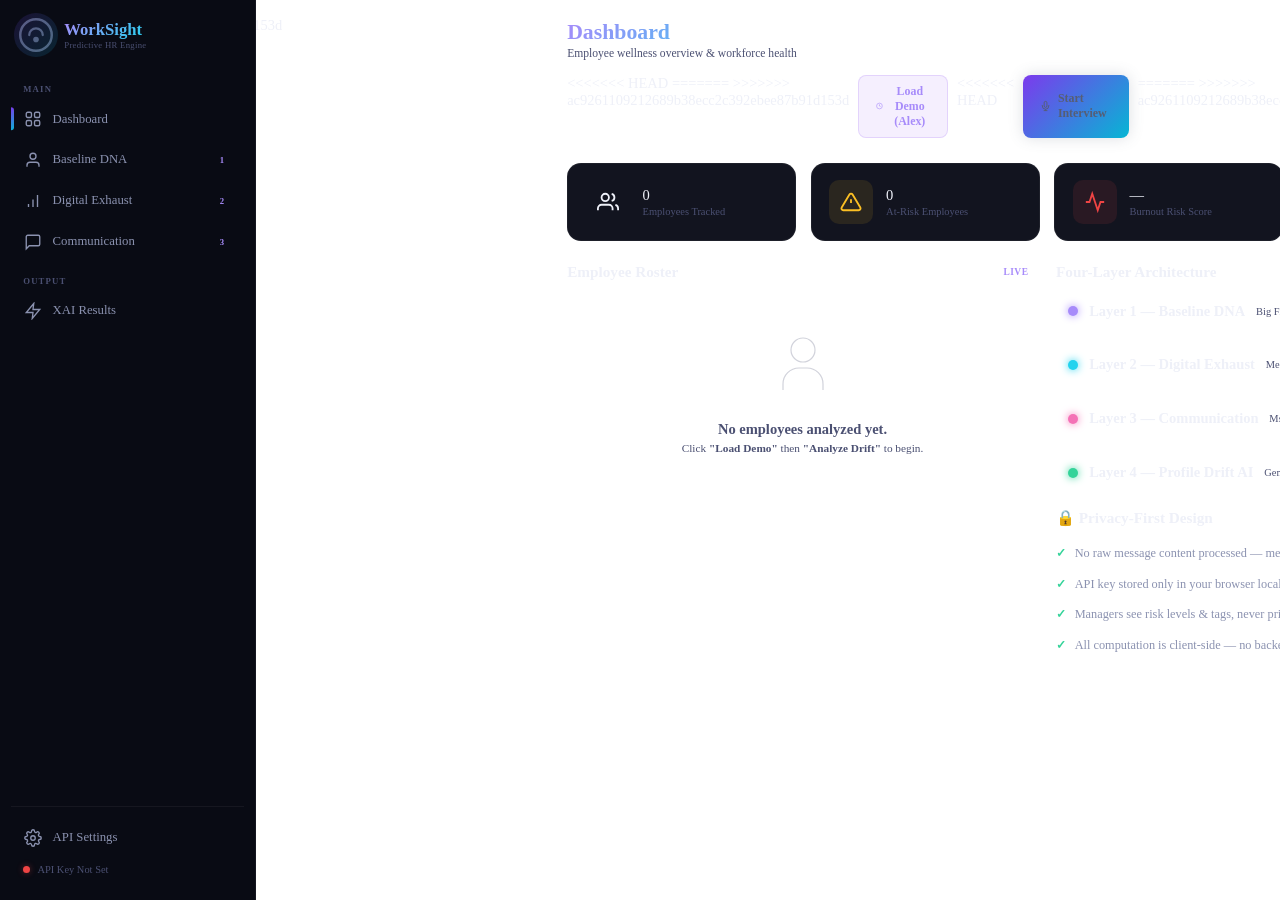
==== commit f2b752b6: "Added my feature" ====
--- a/index.html
+++ b/index.html
@@ -1,20 +1,19 @@
 <!DOCTYPE html>
 <html lang="en">
-
 <head>
   <meta charset="UTF-8">
   <meta name="viewport" content="width=device-width, initial-scale=1.0">
-  <meta name="description"
-    content="WorkSight – AI-powered predictive HR engine for burnout detection through Profile Drift Analysis.">
+  <meta name="description" content="WorkSight – AI-powered predictive HR engine for burnout detection through Profile Drift Analysis.">
   <title>WorkSight – Predictive HR Engine</title>
   <link rel="preconnect" href="https://fonts.googleapis.com">
   <link rel="preconnect" href="https://fonts.gstatic.com" crossorigin>
-  <link
-    href="https://fonts.googleapis.com/css2?family=Inter:wght@300;400;500;600;700;800;900&family=JetBrains+Mono:wght@400;600&display=swap"
-    rel="stylesheet">
+<<<<<<< HEAD
+  <link href="https://fonts.googleapis.com/css2?family=Manrope:wght@300;400;500;600;700;800&family=JetBrains+Mono:wght@400;600&display=swap" rel="stylesheet">
+=======
+  <link href="https://fonts.googleapis.com/css2?family=Inter:wght@300;400;500;600;700;800;900&family=JetBrains+Mono:wght@400;600&display=swap" rel="stylesheet">
+>>>>>>> ac9261109212689b38ecc2c392ebee87b91d153d
   <link rel="stylesheet" href="style.css">
 </head>
-
 <body>
 
   <!-- ============ SIDEBAR ============ -->
@@ -24,16 +23,20 @@
         <div class="logo-mark">
           <div class="logo-pulse"></div>
           <svg viewBox="0 0 32 32" fill="none">
-            <path d="M16 2C8.268 2 2 8.268 2 16s6.268 14 14 14 14-6.268 14-14S23.732 2 16 2z" stroke="url(#lg1)"
-              stroke-width="2.2" />
-            <path d="M10 16c0-3.314 2.686-6 6-6s6 2.686 6 6" stroke="url(#lg1)" stroke-width="2"
-              stroke-linecap="round" />
-            <circle cx="16" cy="20" r="2.5" fill="url(#lg1)" />
+            <path d="M16 2C8.268 2 2 8.268 2 16s6.268 14 14 14 14-6.268 14-14S23.732 2 16 2z" stroke="url(#lg1)" stroke-width="2.2"/>
+            <path d="M10 16c0-3.314 2.686-6 6-6s6 2.686 6 6" stroke="url(#lg1)" stroke-width="2" stroke-linecap="round"/>
+            <circle cx="16" cy="20" r="2.5" fill="url(#lg1)"/>
             <defs>
               <linearGradient id="lg1" x1="2" y1="2" x2="30" y2="30">
-                <stop stop-color="#7c3aed" />
-                <stop offset=".5" stop-color="#a78bfa" />
-                <stop offset="1" stop-color="#06b6d4" />
+<<<<<<< HEAD
+                <stop stop-color="#565e74"/>
+                <stop offset=".5" stop-color="#4a5268"/>
+                <stop offset="1" stop-color="#435368"/>
+=======
+                <stop stop-color="#7c3aed"/>
+                <stop offset=".5" stop-color="#a78bfa"/>
+                <stop offset="1" stop-color="#06b6d4"/>
+>>>>>>> ac9261109212689b38ecc2c392ebee87b91d153d
               </linearGradient>
             </defs>
           </svg>
@@ -43,90 +46,44 @@
           <span class="logo-tag">Predictive HR Engine</span>
         </div>
       </div>
-      <div class="role-badge" id="roleBadge" style="display:none;"></div>
     </div>
 
     <div class="nav-section-label">MAIN</div>
     <nav class="nav-menu">
       <button class="nav-item active" data-panel="dashboard" id="nav-dashboard">
-        <div class="nav-icon"><svg viewBox="0 0 24 24" fill="none" stroke="currentColor" stroke-width="1.8">
-            <rect x="3" y="3" width="7" height="7" rx="2" />
-            <rect x="14" y="3" width="7" height="7" rx="2" />
-            <rect x="3" y="14" width="7" height="7" rx="2" />
-            <rect x="14" y="14" width="7" height="7" rx="2" />
-          </svg></div>
+        <div class="nav-icon"><svg viewBox="0 0 24 24" fill="none" stroke="currentColor" stroke-width="1.8"><rect x="3" y="3" width="7" height="7" rx="2"/><rect x="14" y="3" width="7" height="7" rx="2"/><rect x="3" y="14" width="7" height="7" rx="2"/><rect x="14" y="14" width="7" height="7" rx="2"/></svg></div>
         <span>Dashboard</span>
       </button>
-      <button class="nav-item" data-panel="interview" id="nav-interview">
-        <div class="nav-icon"><svg viewBox="0 0 24 24" fill="none" stroke="currentColor" stroke-width="1.8">
-            <path d="M21 11.5a8.38 8.38 0 0 1-.9 3.8 8.5 8.5 0 0 1-7.6 4.7 8.38 8.38 0 0 1-3.8-.9L3 21l1.9-5.7a8.38 8.38 0 0 1-.9-3.8 8.5 8.5 0 0 1 4.7-7.6 8.38 8.38 0 0 1 3.8-.9h.5a8.48 8.48 0 0 1 8 8v.5z"></path></svg></div>
-        <span>AI Recruiter</span>
-      </button>
       <button class="nav-item" data-panel="baseline" id="nav-baseline">
-        <div class="nav-icon"><svg viewBox="0 0 24 24" fill="none" class="nav-icon" stroke="currentColor" stroke-width="1.8">
-            <path d="M20 21v-2a4 4 0 0 0-4-4H8a4 4 0 0 0-4 4v2" />
-            <circle cx="12" cy="7" r="4" />
-          </svg></div>
+        <div class="nav-icon"><svg viewBox="0 0 24 24" fill="none" stroke="currentColor" stroke-width="1.8"><path d="M20 21v-2a4 4 0 0 0-4-4H8a4 4 0 0 0-4 4v2"/><circle cx="12" cy="7" r="4"/></svg></div>
         <span>Baseline DNA</span>
         <div class="nav-badge">1</div>
       </button>
       <button class="nav-item" data-panel="digital" id="nav-digital">
-        <div class="nav-icon"><svg viewBox="0 0 24 24" fill="none" stroke="currentColor" stroke-width="1.8">
-            <path d="M12 20V10M18 20V4M6 20v-4" />
-          </svg></div>
+        <div class="nav-icon"><svg viewBox="0 0 24 24" fill="none" stroke="currentColor" stroke-width="1.8"><path d="M12 20V10M18 20V4M6 20v-4"/></svg></div>
         <span>Digital Exhaust</span>
         <div class="nav-badge">2</div>
       </button>
       <button class="nav-item" data-panel="communication" id="nav-communication">
-        <div class="nav-icon"><svg viewBox="0 0 24 24" fill="none" stroke="currentColor" stroke-width="1.8">
-            <path d="M21 15a2 2 0 0 1-2 2H7l-4 4V5a2 2 0 0 1 2-2h14a2 2 0 0 1 2 2z" />
-          </svg></div>
+        <div class="nav-icon"><svg viewBox="0 0 24 24" fill="none" stroke="currentColor" stroke-width="1.8"><path d="M21 15a2 2 0 0 1-2 2H7l-4 4V5a2 2 0 0 1 2-2h14a2 2 0 0 1 2 2z"/></svg></div>
         <span>Communication</span>
         <div class="nav-badge">3</div>
-      </button>
-      <button class="nav-item" data-panel="workstream" id="nav-workstream">
-        <div class="nav-icon"><svg viewBox="0 0 24 24" fill="none" stroke="currentColor" stroke-width="1.8">
-            <path d="M21 15a2 2 0 0 1-2 2H7l-4 4V5a2 2 0 0 1 2-2h14a2 2 0 0 1 2 2z" />
-          </svg></div>
-        <span>Workstream</span>
-        <div class="nav-badge ws-badge" id="wsBadge" style="display:none;">0</div>
       </button>
     </nav>
 
     <div class="nav-section-label">OUTPUT</div>
     <nav class="nav-menu">
       <button class="nav-item" data-panel="results" id="nav-results">
-        <div class="nav-icon"><svg viewBox="0 0 24 24" fill="none" stroke="currentColor" stroke-width="1.8">
-            <polygon points="13 2 3 14 12 14 11 22 21 10 12 10 13 2" />
-          </svg></div>
+        <div class="nav-icon"><svg viewBox="0 0 24 24" fill="none" stroke="currentColor" stroke-width="1.8"><polygon points="13 2 3 14 12 14 11 22 21 10 12 10 13 2"/></svg></div>
         <span>XAI Results</span>
       </button>
     </nav>
 
     <div class="sidebar-footer">
       <div class="sidebar-divider"></div>
-      <button class="nav-item" id="privacyToggle">
-        <div class="nav-icon"><svg viewBox="0 0 24 24" fill="none" stroke="currentColor" stroke-width="1.8">
-            <path d="M12 22s8-4 8-10V5l-8-3-8 3v7c0 6 8 10 8 10z" />
-          </svg></div>
-        <span>Privacy Mode</span>
-        <div class="toggle-switch" id="privacySwitch"></div>
-      </button>
       <button class="nav-item" id="settingsBtn">
-        <div class="nav-icon"><svg viewBox="0 0 24 24" fill="none" stroke="currentColor" stroke-width="1.8">
-            <circle cx="12" cy="12" r="3" />
-            <path
-              d="M19.4 15a1.65 1.65 0 0 0 .33 1.82l.06.06a2 2 0 0 1-2.83 2.83l-.06-.06a1.65 1.65 0 0 0-1.82-.33 1.65 1.65 0 0 0-1 1.51V21a2 2 0 0 1-4 0v-.09A1.65 1.65 0 0 0 9 19.4a1.65 1.65 0 0 0-1.82.33l-.06.06a2 2 0 0 1-2.83-2.83l.06-.06A1.65 1.65 0 0 0 4.68 15a1.65 1.65 0 0 0-1.51-1H3a2 2 0 0 1 0-4h.09A1.65 1.65 0 0 0 4.6 9a1.65 1.65 0 0 0-.33-1.82l-.06-.06a2 2 0 0 1 2.83-2.83l.06.06A1.65 1.65 0 0 0 9 4.68a1.65 1.65 0 0 0 1-1.51V3a2 2 0 0 1 4 0v.09a1.65 1.65 0 0 0 1 1.51 1.65 1.65 0 0 0 1.82-.33l.06-.06a2 2 0 0 1 2.83 2.83l-.06.06A1.65 1.65 0 0 0 19.4 9a1.65 1.65 0 0 0 1.51 1H21a2 2 0 0 1 0 4h-.09a1.65 1.65 0 0 0-1.51 1z" />
-          </svg></div>
+        <div class="nav-icon"><svg viewBox="0 0 24 24" fill="none" stroke="currentColor" stroke-width="1.8"><circle cx="12" cy="12" r="3"/><path d="M19.4 15a1.65 1.65 0 0 0 .33 1.82l.06.06a2 2 0 0 1-2.83 2.83l-.06-.06a1.65 1.65 0 0 0-1.82-.33 1.65 1.65 0 0 0-1 1.51V21a2 2 0 0 1-4 0v-.09A1.65 1.65 0 0 0 9 19.4a1.65 1.65 0 0 0-1.82.33l-.06.06a2 2 0 0 1-2.83-2.83l.06-.06A1.65 1.65 0 0 0 4.68 15a1.65 1.65 0 0 0-1.51-1H3a2 2 0 0 1 0-4h.09A1.65 1.65 0 0 0 4.6 9a1.65 1.65 0 0 0-.33-1.82l-.06-.06a2 2 0 0 1 2.83-2.83l.06.06A1.65 1.65 0 0 0 9 4.68a1.65 1.65 0 0 0 1-1.51V3a2 2 0 0 1 4 0v.09a1.65 1.65 0 0 0 1 1.51 1.65 1.65 0 0 0 1.82-.33l.06-.06a2 2 0 0 1 2.83 2.83l-.06.06A1.65 1.65 0 0 0 19.4 9a1.65 1.65 0 0 0 1.51 1H21a2 2 0 0 1 0 4h-.09a1.65 1.65 0 0 0-1.51 1z"/></svg></div>
         <span>API Settings</span>
-      </button>
-      <button class="nav-item" id="logoutBtn" title="Switch Role">
-        <div class="nav-icon"><svg viewBox="0 0 24 24" fill="none" stroke="currentColor" stroke-width="1.8">
-            <path d="M9 21H5a2 2 0 0 1-2-2V5a2 2 0 0 1 2-2h4" />
-            <polyline points="16 17 21 12 16 7" />
-            <line x1="21" y1="12" x2="9" y2="12" />
-          </svg></div>
-        <span>Switch Role</span>
       </button>
       <div class="sidebar-status">
         <div class="status-dot" id="apiDot"></div>
@@ -145,35 +102,30 @@
         <p class="page-desc" id="pageDesc">Employee wellness overview &amp; workforce health</p>
       </div>
       <div class="topbar-actions">
-        <!-- Privacy Toggle -->
-        <label class="privacy-toggle" title="Anonymize employee data for presentation">
-          <input type="checkbox" id="privacyModeToggle">
-          <div class="privacy-slider">
-            <svg class="icon-shield" viewBox="0 0 24 24" fill="none" stroke="currentColor" stroke-width="2"
-              stroke-linecap="round" stroke-linejoin="round" width="14" height="14">
-              <path d="M12 22s8-4 8-10V5l-8-3-8 3v7c0 6 8 10 8 10z" />
-            </svg>
-            <span>Privacy Mode</span>
-          </div>
-        </label>
-
+<<<<<<< HEAD
+        <button class="btn btn-ghost" id="parseTranscriptBtn" style="display:none; color: #34d399; border-color: rgba(52,211,153,0.3);">
+          ✨ Parse Interview
+        </button>
+=======
+>>>>>>> ac9261109212689b38ecc2c392ebee87b91d153d
         <button class="btn btn-ghost" id="loadDemoBtn">
-          <svg viewBox="0 0 24 24" fill="none" stroke="currentColor" stroke-width="2" width="16" height="16">
-            <circle cx="12" cy="12" r="10" />
-            <path d="M12 6v6l4 2" />
+          <svg viewBox="0 0 24 24" fill="none" stroke="currentColor" stroke-width="2" width="16" height="16"><circle cx="12" cy="12" r="10"/><path d="M12 6v6l4 2"/></svg>
+          Load Demo (Alex)
+        </button>
+<<<<<<< HEAD
+        <a href="interview.html" class="btn btn-glow" id="vapiBtn" style="border-color: #565e74; color: #565e74; box-shadow: 0 0 15px rgba(86,94,116,0.2);">
+          <svg viewBox="0 0 24 24" fill="none" stroke="currentColor" stroke-width="2" width="16" height="16" id="vapiMicIcon">
+            <path d="M12 2a3 3 0 0 0-3 3v7a3 3 0 0 0 6 0V5a3 3 0 0 0-3-3Z"/>
+            <path d="M19 10v2a7 7 0 0 1-14 0v-2"/>
+            <line x1="12" y1="19" x2="12" y2="22"/>
+            <line x1="8" y1="22" x2="16" y2="22"/>
           </svg>
-          Demo
-        </button>
-        <button class="btn btn-ghost" id="syncDataBtn">
-          <svg viewBox="0 0 24 24" fill="none" stroke="currentColor" stroke-width="2" width="16" height="16">
-            <path d="M21 2v6h-6M3 12a9 9 0 0 1 15-6.7L21 8M3 22v-6h6m12-4a9 9 0 0 1-15 6.7L3 16" />
-          </svg>
-          Sync Data
-        </button>
+          <span id="vapiBtnText">Start Interview</span>
+        </a>
+=======
+>>>>>>> ac9261109212689b38ecc2c392ebee87b91d153d
         <button class="btn btn-glow" id="analyzeBtn">
-          <svg viewBox="0 0 24 24" fill="none" stroke="currentColor" stroke-width="2" width="16" height="16">
-            <polygon points="13 2 3 14 12 14 11 22 21 10 12 10 13 2" />
-          </svg>
+          <svg viewBox="0 0 24 24" fill="none" stroke="currentColor" stroke-width="2" width="16" height="16"><polygon points="13 2 3 14 12 14 11 22 21 10 12 10 13 2"/></svg>
           Analyze Drift
         </button>
       </div>
@@ -185,43 +137,28 @@
       <!-- Metric Strip -->
       <div class="metric-strip">
         <div class="metric-card">
-          <div class="metric-icon bg-violet"><svg viewBox="0 0 24 24" fill="none" stroke="currentColor"
-              stroke-width="2">
-              <path d="M17 21v-2a4 4 0 0 0-4-4H5a4 4 0 0 0-4 4v2" />
-              <circle cx="9" cy="7" r="4" />
-              <path d="M23 21v-2a4 4 0 0 0-3-3.87" />
-              <path d="M16 3.13a4 4 0 0 1 0 7.75" />
-            </svg></div>
+          <div class="metric-icon bg-violet"><svg viewBox="0 0 24 24" fill="none" stroke="currentColor" stroke-width="2"><path d="M17 21v-2a4 4 0 0 0-4-4H5a4 4 0 0 0-4 4v2"/><circle cx="9" cy="7" r="4"/><path d="M23 21v-2a4 4 0 0 0-3-3.87"/><path d="M16 3.13a4 4 0 0 1 0 7.75"/></svg></div>
           <div class="metric-body">
             <div class="metric-val" id="stat-total">0</div>
             <div class="metric-label">Employees Tracked</div>
           </div>
         </div>
         <div class="metric-card">
-          <div class="metric-icon bg-amber"><svg viewBox="0 0 24 24" fill="none" stroke="currentColor" stroke-width="2">
-              <path d="M10.29 3.86L1.82 18a2 2 0 0 0 1.71 3h16.94a2 2 0 0 0 1.71-3L13.71 3.86a2 2 0 0 0-3.42 0z" />
-              <line x1="12" y1="9" x2="12" y2="13" />
-              <line x1="12" y1="17" x2="12.01" y2="17" />
-            </svg></div>
+          <div class="metric-icon bg-amber"><svg viewBox="0 0 24 24" fill="none" stroke="currentColor" stroke-width="2"><path d="M10.29 3.86L1.82 18a2 2 0 0 0 1.71 3h16.94a2 2 0 0 0 1.71-3L13.71 3.86a2 2 0 0 0-3.42 0z"/><line x1="12" y1="9" x2="12" y2="13"/><line x1="12" y1="17" x2="12.01" y2="17"/></svg></div>
           <div class="metric-body">
             <div class="metric-val" id="stat-atrisk">0</div>
             <div class="metric-label">At-Risk Employees</div>
           </div>
         </div>
         <div class="metric-card">
-          <div class="metric-icon bg-rose"><svg viewBox="0 0 24 24" fill="none" stroke="currentColor" stroke-width="2">
-              <path d="M22 12h-4l-3 9L9 3l-3 9H2" />
-            </svg></div>
+          <div class="metric-icon bg-rose"><svg viewBox="0 0 24 24" fill="none" stroke="currentColor" stroke-width="2"><path d="M22 12h-4l-3 9L9 3l-3 9H2"/></svg></div>
           <div class="metric-body">
             <div class="metric-val" id="stat-burnout">—</div>
             <div class="metric-label">Burnout Risk Score</div>
           </div>
         </div>
         <div class="metric-card">
-          <div class="metric-icon bg-cyan"><svg viewBox="0 0 24 24" fill="none" stroke="currentColor" stroke-width="2">
-              <circle cx="12" cy="12" r="10" />
-              <path d="M12 6v6l4 2" />
-            </svg></div>
+          <div class="metric-icon bg-cyan"><svg viewBox="0 0 24 24" fill="none" stroke="currentColor" stroke-width="2"><circle cx="12" cy="12" r="10"/><path d="M12 6v6l4 2"/></svg></div>
           <div class="metric-body">
             <div class="metric-val" id="stat-drift">—</div>
             <div class="metric-label">Drift Level</div>
@@ -241,15 +178,12 @@
           <div class="roster-body" id="rosterList">
             <div class="roster-empty">
               <div class="empty-graphic">
-                <svg viewBox="0 0 80 80" fill="none" stroke="currentColor" stroke-width="1.2" width="80" height="80"
-                  opacity="0.25">
-                  <circle cx="40" cy="28" r="12" />
-                  <path d="M20 68v-6a16 16 0 0 1 16-16h8a16 16 0 0 1 16 16v6" />
+                <svg viewBox="0 0 80 80" fill="none" stroke="currentColor" stroke-width="1.2" width="80" height="80" opacity="0.25">
+                  <circle cx="40" cy="28" r="12"/><path d="M20 68v-6a16 16 0 0 1 16-16h8a16 16 0 0 1 16 16v6"/>
                 </svg>
               </div>
               <p>No employees analyzed yet.</p>
-              <span class="empty-hint">Click <strong>"Load Demo"</strong> then <strong>"Analyze Drift"</strong> to
-                begin.</span>
+              <span class="empty-hint">Click <strong>"Load Demo"</strong> then <strong>"Analyze Drift"</strong> to begin.</span>
             </div>
           </div>
         </div>
@@ -260,146 +194,27 @@
             <h2>Four-Layer Architecture</h2>
           </div>
           <div class="arch-flow">
-            <div class="arch-node node-recruitment">
-              <div class="arch-dot"></div><strong>Layer 1 — Baseline DNA</strong><span>Big Five · Cognitive Scores ·
-                Sentiment</span>
-            </div>
+            <div class="arch-node node-recruitment"><div class="arch-dot"></div><strong>Layer 1 — Baseline DNA</strong><span>Big Five · Cognitive Scores · Sentiment</span></div>
             <div class="arch-line"></div>
-            <div class="arch-node node-operational">
-              <div class="arch-dot"></div><strong>Layer 2 — Digital Exhaust</strong><span>Meetings · Login Patterns ·
-                Task Velocity</span>
-            </div>
+            <div class="arch-node node-operational"><div class="arch-dot"></div><strong>Layer 2 — Digital Exhaust</strong><span>Meetings · Login Patterns · Task Velocity</span></div>
             <div class="arch-line"></div>
-            <div class="arch-node node-communication">
-              <div class="arch-dot"></div><strong>Layer 3 — Communication</strong><span>Msg Frequency · Response Latency
-                · Network</span>
-            </div>
+            <div class="arch-node node-communication"><div class="arch-dot"></div><strong>Layer 3 — Communication</strong><span>Msg Frequency · Response Latency · Network</span></div>
             <div class="arch-line"></div>
-            <div class="arch-node node-predictive">
-              <div class="arch-dot"></div><strong>Layer 4 — Profile Drift AI</strong><span>Gemini · SHAP Tags ·
-                Intervention Tactics</span>
-            </div>
-          </div>
-        </div>
-
-        <!-- Workstream Health Card -->
-        <div class="card card-ws-health">
-          <div class="card-header">
-            <h2>📋 Workstream Health</h2>
-            <span class="card-badge">Live</span>
-          </div>
-          <div class="ws-health-grid" id="wsHealthGrid">
-            <div class="ws-stat">
-              <div class="ws-stat-val" id="ws-total">0</div>
-              <div class="ws-stat-label">Total Tasks</div>
-            </div>
-            <div class="ws-stat">
-              <div class="ws-stat-val ws-done" id="ws-done">0</div>
-              <div class="ws-stat-label">Done</div>
-            </div>
-            <div class="ws-stat">
-              <div class="ws-stat-val ws-progress" id="ws-progress">0</div>
-              <div class="ws-stat-label">In Progress</div>
-            </div>
-            <div class="ws-stat">
-              <div class="ws-stat-val ws-blocked" id="ws-blocked">0</div>
-              <div class="ws-stat-label">Blocked</div>
-            </div>
-          </div>
-          <div class="ws-health-bar">
-            <div class="ws-health-fill" id="wsHealthFill" style="width:0%"></div>
-          </div>
-          <div class="ws-health-label">Health Score: <strong id="wsHealthScore">—</strong></div>
-          <div class="ws-activity-feed" id="wsActivityFeed">
-            <p class="empty-hint">No workstream activity yet. Use the <strong>Workstream Chat</strong> to begin.</p>
-          </div>
-        </div>
-
+            <div class="arch-node node-predictive"><div class="arch-dot"></div><strong>Layer 4 — Profile Drift AI</strong><span>Gemini · SHAP Tags · Intervention Tactics</span></div>
+          </div>
+        </div>
+
+        <!-- Privacy card -->
         <div class="card card-privacy">
           <div class="card-header">
-            <h2>🔒 Ethical Safeguards</h2>
-          </div>
-          <div class="fairness-badge">
-            <svg viewBox="0 0 24 24" fill="none" stroke="currentColor" stroke-width="2">
-              <path d="M22 11.08V12a10 10 0 1 1-5.93-9.14" />
-              <polyline points="22 4 12 14.01 9 11.01" />
-            </svg>
-            Algorithmic Fairness: Verified
+            <h2>🔒 Privacy-First Design</h2>
           </div>
           <ul class="privacy-list">
             <li><span class="check">✓</span> No raw message content processed — metadata only</li>
-            <li><span class="check">✓</span> Age, gender, and demographics excluded from AI</li>
+            <li><span class="check">✓</span> API key stored only in your browser localStorage</li>
             <li><span class="check">✓</span> Managers see risk levels &amp; tags, never private data</li>
-            <li><span class="check">✓</span> Computation is client-side — no data retention</li>
+            <li><span class="check">✓</span> All computation is client-side — no backend server</li>
           </ul>
-        </div>
-      </div>
-    </section>
-
-
-    <!-- ===== PANEL: WORKSTREAM CHAT ===== -->
-    <section class="panel" id="panel-workstream">
-      <div class="ws-layout">
-        <div class="ws-chat-col">
-          <div class="card" style="display:flex; flex-direction:column; height:calc(100vh - 120px); max-height:820px; padding:0;">
-            <div class="card-header" style="padding:1.2rem 1.5rem; border-bottom:1px solid var(--border);">
-              <h2>💬 Workstream Chat</h2>
-              <span class="card-badge" id="wsRoleBadge">Member</span>
-            </div>
-            <div class="ws-chat-body" id="wsChatHistory">
-              <div class="chat-msg bot" style="display:flex; gap:0.8rem; max-width:85%;">
-                <div class="chat-avatar" style="width:32px; height:32px; border-radius:50%; background:rgba(6,182,212,0.1); color:var(--cyan); border:1px solid rgba(6,182,212,0.3); display:flex; align-items:center; justify-content:center; font-weight:bold; font-size:0.75rem; flex-shrink:0;">WS</div>
-                <div class="chat-bubble" style="background:var(--surface-1); padding:0.8rem 1rem; border-radius:12px; border-top-left-radius:4px; color:var(--text-1); font-size:0.9rem; line-height:1.5; border:1px solid var(--border);">
-                  <p style="margin:0 0 0.4rem 0;">Welcome to the <strong>WorkSight Workstream Intelligence</strong> chat.</p>
-                  <p style="margin:0;">Submit work updates naturally — e.g. <em>"I finished the login API and started working on the dashboard"</em> — and I'll extract tasks, statuses, and blockers automatically.</p>
-                </div>
-              </div>
-            </div>
-            <div style="padding:1rem 1.5rem; display:flex; gap:0.5rem; border-top:1px solid var(--border);">
-              <input type="text" id="wsInput" placeholder="Type a work update or ask a question..." style="flex:1; border-radius:20px; padding-left:1rem;" disabled>
-              <button class="btn btn-glow" id="wsSendBtn" disabled style="border-radius:20px; width:48px; height:48px; padding:0; display:flex; align-items:center; justify-content:center;">
-                <svg viewBox="0 0 24 24" fill="none" stroke="currentColor" stroke-width="2" width="18" height="18"><line x1="22" y1="2" x2="11" y2="13"/><polygon points="22 2 15 22 11 13 2 9 22 2"/></svg>
-              </button>
-            </div>
-            <div id="wsStatus" style="padding:0 1.5rem 0.8rem; font-size:0.75rem; color:var(--text-2); text-align:center;">Set API key in Settings to begin</div>
-          </div>
-        </div>
-        <div class="ws-intel-col">
-          <div class="card" style="height:calc(100vh - 120px); max-height:820px; overflow-y:auto;">
-            <div class="card-header"><h2>🧠 Extracted Intelligence</h2></div>
-            <div id="wsIntelPanel">
-              <p class="card-hint">Tasks, blockers, and commitments extracted from your chat will appear here in real time.</p>
-            </div>
-          </div>
-        </div>
-      </div>
-    </section>
-
-    <!-- ===== PANEL: AI INTERVIEW ===== -->
-    <section class="panel" id="panel-interview">
-      <div class="form-layout">
-        <div class="card card-interview" style="display:flex; flex-direction:column; height:calc(100vh - 120px); max-height:800px; padding:0;">
-          <div class="card-header" style="padding:1.5rem 1.5rem 0.5rem 1.5rem;">
-            <h2>🤖 WorkSight AI Recruiter</h2>
-            <span class="card-badge">Behavioral Assessment</span>
-          </div>
-          <p class="card-hint" style="padding:0 1.5rem 1rem 1.5rem; margin:0; border-bottom:1px solid var(--border);">Complete a 3-question structured interview to automatically generate your "Baseline DNA" psychological profile.</p>
-          <div class="interview-body" id="chatHistory" style="flex:1; overflow-y:auto; padding:1.5rem; display:flex; flex-direction:column; gap:1.2rem; background:rgba(0,0,0,0.1);">
-            <div class="chat-msg bot" style="display:flex; gap:0.8rem; max-width:85%;">
-              <div class="chat-avatar" style="width:32px; height:32px; border-radius:50%; background:rgba(6,182,212,0.1); color:var(--cyan); border:1px solid rgba(6,182,212,0.3); display:flex; align-items:center; justify-content:center; font-weight:bold; font-size:0.8rem; flex-shrink:0;">AI</div>
-              <div class="chat-bubble" style="background:var(--surface-1); padding:0.8rem 1rem; border-radius:12px; border-top-left-radius:4px; color:var(--text-1); font-size:0.9rem; line-height:1.5; border:1px solid var(--border);">
-                <p style="margin-bottom:0.5rem;">Hello! I am the WorkSight AI Recruiter. I'm going to ask you 3 quick behavioral questions to establish your baseline profile.</p>
-                <p style="margin:0;">First, please tell me your <strong>full name</strong> and the <strong>role</strong> you are applying for.</p>
-              </div>
-            </div>
-          </div>
-          <div class="interview-input" style="padding:1rem 1.5rem; display:flex; gap:0.5rem; border-top:1px solid var(--border);">
-            <input type="text" id="chatInput" placeholder="Enter API key in Settings to begin..." disabled style="flex:1; border-radius:20px; padding-left:1rem;">
-            <button class="btn btn-glow" id="sendChatBtn" disabled style="border-radius:20px; width:48px; height:48px; padding:0; display:flex; align-items:center; justify-content:center;">
-              <svg viewBox="0 0 24 24" fill="none" stroke="currentColor" stroke-width="2" width="18" height="18"><line x1="22" y1="2" x2="11" y2="13"/><polygon points="22 2 15 22 11 13 2 9 22 2"/></svg>
-            </button>
-          </div>
-          <div class="interview-status" id="interviewStatus" style="padding:0 1.5rem 1rem 1.5rem; font-size:0.75rem; color:var(--text-2); text-align:center;">Waiting for API Key via Settings...</div>
         </div>
       </div>
     </section>
@@ -409,46 +224,26 @@
       <div class="form-layout">
 
         <div class="card">
-          <div class="card-header">
-            <h2>🧬 Big Five Personality Traits</h2>
-          </div>
+          <div class="card-header"><h2>🧬 Big Five Personality Traits</h2></div>
           <p class="card-hint">Baseline personality scores from recruitment assessments.</p>
-          <div class="slider-row"><label>Openness</label><input type="range" min="0" max="100" value="70" id="openness"
-              class="slider"><span class="slider-val" id="val-openness">70</span></div>
-          <div class="slider-row"><label>Conscientiousness</label><input type="range" min="0" max="100" value="80"
-              id="conscientiousness" class="slider"><span class="slider-val" id="val-conscientiousness">80</span></div>
-          <div class="slider-row"><label>Extraversion</label><input type="range" min="0" max="100" value="40"
-              id="extraversion" class="slider"><span class="slider-val" id="val-extraversion">40</span></div>
-          <div class="slider-row"><label>Agreeableness</label><input type="range" min="0" max="100" value="75"
-              id="agreeableness" class="slider"><span class="slider-val" id="val-agreeableness">75</span></div>
-          <div class="slider-row"><label>Neuroticism</label><input type="range" min="0" max="100" value="30"
-              id="neuroticism" class="slider"><span class="slider-val" id="val-neuroticism">30</span></div>
-        </div>
-
-        <div class="card">
-          <div class="card-header">
-            <h2>🧠 Cognitive &amp; Engagement</h2>
-          </div>
-          <div class="field"><label for="cognitiveScore">Cognitive Test Score</label><input type="number"
-              id="cognitiveScore" min="0" max="100" value="82" placeholder="0–100"></div>
-          <div class="field"><label for="interviewSentiment">Interview Sentiment</label><select id="interviewSentiment">
-              <option value="Very Positive" selected>Very Positive</option>
-              <option value="Positive">Positive</option>
-              <option value="Neutral">Neutral</option>
-              <option value="Negative">Negative</option>
-            </select></div>
-          <div class="field"><label for="initialEngagement">Initial Engagement Score</label><input type="number"
-              id="initialEngagement" min="0" max="100" value="90" placeholder="0–100"></div>
-        </div>
-
-        <div class="card">
-          <div class="card-header">
-            <h2>👤 Employee Identity</h2>
-          </div>
-          <div class="field"><label for="employeeName">Full Name</label><input type="text" id="employeeName"
-              placeholder="e.g. rat"></div>
-          <div class="field"><label for="employeeRole">Role at Hire</label><input type="text" id="employeeRole"
-              placeholder="e.g. High-Focus Developer"></div>
+          <div class="slider-row"><label>Openness</label><input type="range" min="0" max="100" value="70" id="openness" class="slider"><span class="slider-val" id="val-openness">70</span></div>
+          <div class="slider-row"><label>Conscientiousness</label><input type="range" min="0" max="100" value="80" id="conscientiousness" class="slider"><span class="slider-val" id="val-conscientiousness">80</span></div>
+          <div class="slider-row"><label>Extraversion</label><input type="range" min="0" max="100" value="40" id="extraversion" class="slider"><span class="slider-val" id="val-extraversion">40</span></div>
+          <div class="slider-row"><label>Agreeableness</label><input type="range" min="0" max="100" value="75" id="agreeableness" class="slider"><span class="slider-val" id="val-agreeableness">75</span></div>
+          <div class="slider-row"><label>Neuroticism</label><input type="range" min="0" max="100" value="30" id="neuroticism" class="slider"><span class="slider-val" id="val-neuroticism">30</span></div>
+        </div>
+
+        <div class="card">
+          <div class="card-header"><h2>🧠 Cognitive &amp; Engagement</h2></div>
+          <div class="field"><label for="cognitiveScore">Cognitive Test Score</label><input type="number" id="cognitiveScore" min="0" max="100" value="82" placeholder="0–100"></div>
+          <div class="field"><label for="interviewSentiment">Interview Sentiment</label><select id="interviewSentiment"><option value="Very Positive" selected>Very Positive</option><option value="Positive">Positive</option><option value="Neutral">Neutral</option><option value="Negative">Negative</option></select></div>
+          <div class="field"><label for="initialEngagement">Initial Engagement Score</label><input type="number" id="initialEngagement" min="0" max="100" value="90" placeholder="0–100"></div>
+        </div>
+
+        <div class="card">
+          <div class="card-header"><h2>👤 Employee Identity</h2></div>
+          <div class="field"><label for="employeeName">Full Name</label><input type="text" id="employeeName" placeholder="e.g. Alex Chen"></div>
+          <div class="field"><label for="employeeRole">Role at Hire</label><input type="text" id="employeeRole" placeholder="e.g. High-Focus Developer"></div>
         </div>
 
       </div>
@@ -459,42 +254,26 @@
       <div class="form-layout">
 
         <div class="card">
-          <div class="card-header">
-            <h2>📅 Meeting Density</h2>
-          </div>
+          <div class="card-header"><h2>📅 Meeting Density</h2></div>
           <p class="card-hint">Compare current meeting load to baseline expectations.</p>
-          <div class="field"><label for="meetingsPerWeek">Current Meetings / Week</label><input type="number"
-              id="meetingsPerWeek" min="0" max="60" value="22"></div>
-          <div class="field"><label for="meetingsBaseline">Baseline Meetings / Week</label><input type="number"
-              id="meetingsBaseline" min="0" max="60" value="12"></div>
-          <div class="field"><label for="backToBackPct">Back-to-Back %</label><input type="number" id="backToBackPct"
-              min="0" max="100" value="65"></div>
-        </div>
-
-        <div class="card">
-          <div class="card-header">
-            <h2>⏰ Work-Life Boundary</h2>
-          </div>
-          <div class="field"><label for="avgLoginTime">Avg Login Time</label><input type="time" id="avgLoginTime"
-              value="08:15"></div>
-          <div class="field"><label for="avgLogoutTime">Avg Logout Time</label><input type="time" id="avgLogoutTime"
-              value="21:45"></div>
-          <div class="field"><label for="lateNightLogins">Late-Night Logins / Month</label><input type="number"
-              id="lateNightLogins" min="0" max="30" value="12"></div>
-          <div class="field"><label for="weekendLogins">Weekend Logins / Month</label><input type="number"
-              id="weekendLogins" min="0" max="12" value="6"></div>
-        </div>
-
-        <div class="card">
-          <div class="card-header">
-            <h2>🚀 Task Velocity</h2>
-          </div>
-          <div class="field"><label for="taskCompletionCurrent">Current Completion Rate</label><input type="number"
-              id="taskCompletionCurrent" min="0" max="100" value="55"></div>
-          <div class="field"><label for="taskCompletionBaseline">Baseline Completion Rate</label><input type="number"
-              id="taskCompletionBaseline" min="0" max="100" value="85"></div>
-          <div class="field"><label for="avgTaskTime">Avg Completion Time (hrs)</label><input type="number"
-              id="avgTaskTime" min="0" max="100" value="6.5" step="0.5"></div>
+          <div class="field"><label for="meetingsPerWeek">Current Meetings / Week</label><input type="number" id="meetingsPerWeek" min="0" max="60" value="22"></div>
+          <div class="field"><label for="meetingsBaseline">Baseline Meetings / Week</label><input type="number" id="meetingsBaseline" min="0" max="60" value="12"></div>
+          <div class="field"><label for="backToBackPct">Back-to-Back %</label><input type="number" id="backToBackPct" min="0" max="100" value="65"></div>
+        </div>
+
+        <div class="card">
+          <div class="card-header"><h2>⏰ Work-Life Boundary</h2></div>
+          <div class="field"><label for="avgLoginTime">Avg Login Time</label><input type="time" id="avgLoginTime" value="08:15"></div>
+          <div class="field"><label for="avgLogoutTime">Avg Logout Time</label><input type="time" id="avgLogoutTime" value="21:45"></div>
+          <div class="field"><label for="lateNightLogins">Late-Night Logins / Month</label><input type="number" id="lateNightLogins" min="0" max="30" value="12"></div>
+          <div class="field"><label for="weekendLogins">Weekend Logins / Month</label><input type="number" id="weekendLogins" min="0" max="12" value="6"></div>
+        </div>
+
+        <div class="card">
+          <div class="card-header"><h2>🚀 Task Velocity</h2></div>
+          <div class="field"><label for="taskCompletionCurrent">Current Completion Rate</label><input type="number" id="taskCompletionCurrent" min="0" max="100" value="55"></div>
+          <div class="field"><label for="taskCompletionBaseline">Baseline Completion Rate</label><input type="number" id="taskCompletionBaseline" min="0" max="100" value="85"></div>
+          <div class="field"><label for="avgTaskTime">Avg Completion Time (hrs)</label><input type="number" id="avgTaskTime" min="0" max="100" value="6.5" step="0.5"></div>
         </div>
 
       </div>
@@ -505,32 +284,19 @@
       <div class="form-layout">
 
         <div class="card">
-          <div class="card-header">
-            <h2>💬 Message Velocity</h2>
-          </div>
+          <div class="card-header"><h2>💬 Message Velocity</h2></div>
           <p class="card-hint">Metadata-only analysis — no private content is ever processed.</p>
-          <div class="field"><label for="msgFrequency">Messages / Day (Current)</label><input type="number"
-              id="msgFrequency" min="0" max="500" value="18"></div>
-          <div class="field"><label for="msgFrequencyBaseline">Messages / Day (Baseline)</label><input type="number"
-              id="msgFrequencyBaseline" min="0" max="500" value="35"></div>
-          <div class="field"><label for="responseLatency">Response Latency (min)</label><input type="number"
-              id="responseLatency" min="0" max="1440" value="45"></div>
-          <div class="field"><label for="responseLatencyBaseline">Baseline Latency (min)</label><input type="number"
-              id="responseLatencyBaseline" min="0" max="1440" value="12"></div>
-        </div>
-
-        <div class="card">
-          <div class="card-header">
-            <h2>🕸️ Network Interaction</h2>
-          </div>
-          <div class="field"><label for="teamInteractionScore">Interaction Score (0–100)</label><input type="number"
-              id="teamInteractionScore" min="0" max="100" value="35"></div>
-          <div class="field"><label for="teamInteractionBaseline">Baseline Score (0–100)</label><input type="number"
-              id="teamInteractionBaseline" min="0" max="100" value="72"></div>
-          <div class="field"><label for="isolationFlag">Social Isolation Detected?</label><select id="isolationFlag">
-              <option value="Yes" selected>Yes – Reduced cross-team comms</option>
-              <option value="No">No – Normal interaction patterns</option>
-            </select></div>
+          <div class="field"><label for="msgFrequency">Messages / Day (Current)</label><input type="number" id="msgFrequency" min="0" max="500" value="18"></div>
+          <div class="field"><label for="msgFrequencyBaseline">Messages / Day (Baseline)</label><input type="number" id="msgFrequencyBaseline" min="0" max="500" value="35"></div>
+          <div class="field"><label for="responseLatency">Response Latency (min)</label><input type="number" id="responseLatency" min="0" max="1440" value="45"></div>
+          <div class="field"><label for="responseLatencyBaseline">Baseline Latency (min)</label><input type="number" id="responseLatencyBaseline" min="0" max="1440" value="12"></div>
+        </div>
+
+        <div class="card">
+          <div class="card-header"><h2>🕸️ Network Interaction</h2></div>
+          <div class="field"><label for="teamInteractionScore">Interaction Score (0–100)</label><input type="number" id="teamInteractionScore" min="0" max="100" value="35"></div>
+          <div class="field"><label for="teamInteractionBaseline">Baseline Score (0–100)</label><input type="number" id="teamInteractionBaseline" min="0" max="100" value="72"></div>
+          <div class="field"><label for="isolationFlag">Social Isolation Detected?</label><select id="isolationFlag"><option value="Yes" selected>Yes – Reduced cross-team comms</option><option value="No">No – Normal interaction patterns</option></select></div>
         </div>
 
       </div>
@@ -543,16 +309,13 @@
       <div class="results-empty" id="resultsPlaceholder">
         <div class="empty-glow-ring">
           <svg viewBox="0 0 120 120" width="120" height="120" fill="none">
-            <circle cx="60" cy="60" r="54" stroke="url(#emptyGrad)" stroke-width="2" stroke-dasharray="8 6"
-              opacity="0.35" />
-            <polygon points="65 38 45 60 58 60 55 82 75 60 62 60 65 38" stroke="url(#emptyGrad)" stroke-width="2"
-              fill="none" />
-            <defs>
-              <linearGradient id="emptyGrad" x1="0" y1="0" x2="120" y2="120">
-                <stop stop-color="#7c3aed" />
-                <stop offset="1" stop-color="#06b6d4" />
-              </linearGradient>
-            </defs>
+            <circle cx="60" cy="60" r="54" stroke="url(#emptyGrad)" stroke-width="2" stroke-dasharray="8 6" opacity="0.35"/>
+            <polygon points="65 38 45 60 58 60 55 82 75 60 62 60 65 38" stroke="url(#emptyGrad)" stroke-width="2" fill="none"/>
+<<<<<<< HEAD
+            <defs><linearGradient id="emptyGrad" x1="0" y1="0" x2="120" y2="120"><stop stop-color="#565e74"/><stop offset="1" stop-color="#435368"/></linearGradient></defs>
+=======
+            <defs><linearGradient id="emptyGrad" x1="0" y1="0" x2="120" y2="120"><stop stop-color="#7c3aed"/><stop offset="1" stop-color="#06b6d4"/></linearGradient></defs>
+>>>>>>> ac9261109212689b38ecc2c392ebee87b91d153d
           </svg>
         </div>
         <h2>No Analysis Yet</h2>
@@ -562,94 +325,58 @@
       <!-- Results Content (hidden until analysis) -->
       <div class="results-body" id="resultsContent" style="display:none;">
 
-        <!-- Row 1: Score + Drift + Trend -->
+        <!-- Row 1: Score + Drift -->
         <div class="results-row-top">
           <div class="card card-score">
-            <div class="card-header">
-              <h2>Burnout Risk Score</h2>
-            </div>
+            <div class="card-header"><h2>Burnout Risk Score</h2></div>
             <div class="ring-wrapper">
               <svg class="ring-svg" viewBox="0 0 180 180">
                 <defs>
                   <linearGradient id="ringGrad" x1="0" y1="0" x2="1" y2="1">
-                    <stop offset="0%" stop-color="#7c3aed" />
-                    <stop offset="100%" stop-color="#06b6d4" />
+<<<<<<< HEAD
+                    <stop offset="0%" stop-color="#565e74"/>
+                    <stop offset="100%" stop-color="#435368"/>
+=======
+                    <stop offset="0%" stop-color="#7c3aed"/>
+                    <stop offset="100%" stop-color="#06b6d4"/>
+>>>>>>> ac9261109212689b38ecc2c392ebee87b91d153d
                   </linearGradient>
                 </defs>
-                <circle class="ring-track" cx="90" cy="90" r="78" />
-                <circle class="ring-fill" id="ringProgress" cx="90" cy="90" r="78" />
+                <circle class="ring-track" cx="90" cy="90" r="78"/>
+                <circle class="ring-fill" id="ringProgress" cx="90" cy="90" r="78"/>
               </svg>
               <div class="ring-label">
                 <span class="ring-number" id="scoreNumber">0</span><span class="ring-pct">%</span>
               </div>
             </div>
             <div class="risk-pill" id="riskBadge">—</div>
-
-            <div class="retention-box">
-              <span class="retention-label">Retention Deadline</span>
-              <span class="retention-val" id="retentionDeadline">Calculating…</span>
-            </div>
           </div>
 
           <div class="card card-drift">
-            <div class="card-header">
-              <h2>Profile Drift & Trend</h2>
-              <div class="trend-sparkline" id="trendSparkline"></div>
-            </div>
+            <div class="card-header"><h2>Profile Drift Summary</h2></div>
             <p class="drift-text" id="driftText">—</p>
             <div class="drift-bar-container">
               <div class="drift-bar-label"><span>Baseline DNA</span><span>Current Reality</span></div>
-              <div class="drift-bar-track">
-                <div class="drift-bar-fill" id="driftBarFill"></div>
-              </div>
-            </div>
-            <div class="bench-stats">
-              <div class="bench-item"><span>Team Average</span><strong id="teamAvgVal">0%</strong></div>
-              <div class="bench-item"><span>Variance</span><strong id="varianceVal">—</strong></div>
+              <div class="drift-bar-track"><div class="drift-bar-fill" id="driftBarFill"></div></div>
             </div>
           </div>
         </div>
 
         <!-- XAI Tags -->
         <div class="card card-xai">
-          <div class="card-header">
-            <h2>🔍 XAI Reasoning Tags</h2><span class="card-badge">SHAP-Style</span>
-          </div>
+          <div class="card-header"><h2>🔍 XAI Reasoning Tags</h2><span class="card-badge">SHAP-Style</span></div>
           <div class="xai-grid" id="xaiTags"></div>
         </div>
 
-        <!-- Playbook & Intervention -->
-        <div class="results-row-bottom">
-          <div class="card card-playbook">
-            <div class="card-header">
-              <h2>📖 Manager Playbook</h2>
-              <span class="card-badge">Co-Pilot Suggestion</span>
-            </div>
-            <div class="playbook-body">
-              <p class="card-hint">AI-generated conversation script to address top stressors.</p>
-              <div class="script-bubble" id="playbookScript">Waiting for analysis…</div>
-            </div>
-          </div>
-
-          <div class="card card-intervention">
-            <div class="card-header">
-              <h2>🛡️ Intervention Tactic</h2>
-            </div>
-            <div class="intervention-body" id="interventionText">—</div>
-            <button class="btn btn-tiny full-w" style="margin-top: 1.5rem;" id="logInterventionBtn">Record Management
-              Action</button>
-          </div>
+        <!-- Intervention -->
+        <div class="card card-intervention">
+          <div class="card-header"><h2>🛡️ Recommended Intervention</h2></div>
+          <div class="intervention-body" id="interventionText">—</div>
         </div>
 
         <!-- Raw JSON -->
         <div class="card card-json">
-          <div class="card-header">
-            <h2>API Response</h2>
-            <div style="display:flex; gap: 0.5rem;">
-              <button class="btn btn-tiny" id="toggleTransparencyBtn">View Source</button>
-              <button class="btn btn-tiny" id="copyJsonBtn">Copy</button>
-            </div>
-          </div>
+          <div class="card-header"><h2>API Response</h2><button class="btn btn-tiny" id="copyJsonBtn">Copy</button></div>
           <pre class="json-pre" id="jsonOutput">{}</pre>
         </div>
       </div>
@@ -665,20 +392,9 @@
         <button class="modal-x" id="modalClose">✕</button>
       </div>
       <div class="modal-body">
-        <div class="field"><label for="apiKeyInput">Gemini API Key</label><input type="password" id="apiKeyInput"
-            placeholder="AIza…"><small>Stored in localStorage only. Never sent anywhere except the Gemini API.</small>
-        </div>
-        <div class="field"><label for="modelSelect">Model</label><select id="modelSelect">
-            <option value="gemini-2.5-flash" selected>Gemini 2.5 Flash</option>
-            <option value="gemini-2.0-flash">Gemini 2.0 Flash</option>
-            <option value="gemini-2.0-flash-lite">Gemini 2.0 Flash Lite</option>
-            <option value="gemini-1.5-flash">Gemini 1.5 Flash</option>
-            <option value="gemini-1.5-pro">Gemini 1.5 Pro</option>
-          </select></div>
+        <div class="field"><label for="apiKeyInput">Gemini API Key</label><input type="password" id="apiKeyInput" placeholder="AIza…"><small>Stored in localStorage only. Never sent anywhere except the Gemini API.</small></div>
+        <div class="field"><label for="modelSelect">Model</label><select id="modelSelect"><option value="gemini-2.5-flash" selected>Gemini 2.5 Flash</option><option value="gemini-2.0-flash">Gemini 2.0 Flash</option><option value="gemini-2.0-flash-lite">Gemini 2.0 Flash Lite</option><option value="gemini-1.5-pro">Gemini 1.5 Pro</option></select></div>
         <button class="btn btn-glow full-w" id="saveSettingsBtn">Save &amp; Close</button>
-        <div class="sidebar-divider" style="margin: 1.5rem 0 1rem;"></div>
-        <button class="btn btn-ghost full-w" id="clearHistoryBtn"
-          style="color: var(--risk-critical); border-color: rgba(239,68,68,0.2);">Clear All Analysis History</button>
       </div>
     </div>
   </div>
@@ -692,47 +408,10 @@
     </div>
   </div>
 
-  <!-- ============ ROLE SELECTOR MODAL ============ -->
-  <div class="modal-backdrop" id="roleModal">
-    <div class="modal-box" style="max-width:480px;">
-      <div class="modal-top">
-        <h2>👋 Welcome to WorkSight</h2>
-      </div>
-      <div class="modal-body">
-        <p style="color:var(--text-2); margin-bottom:1.2rem;">Choose your role to get started. This determines your access level.</p>
-        <div class="field">
-          <label for="roleNameInput">Your Name</label>
-          <input type="text" id="roleNameInput" placeholder="e.g. Alex Chen">
-        </div>
-        <div class="role-selector">
-          <button class="role-card" data-role-select="admin">
-            <span class="role-icon">👑</span>
-            <strong>Admin</strong>
-            <small>Full access, oversight, create workstreams</small>
-          </button>
-          <button class="role-card" data-role-select="member">
-            <span class="role-icon">👤</span>
-            <strong>Member</strong>
-            <small>Submit updates, track personal tasks</small>
-          </button>
-          <button class="role-card" data-role-select="viewer">
-            <span class="role-icon">👁️</span>
-            <strong>Viewer</strong>
-            <small>Read-only, summaries &amp; dashboards</small>
-          </button>
-        </div>
-      </div>
-    </div>
-  </div>
-
   <!-- Scripts -->
   <script src="js/sampleData.js"></script>
   <script src="js/gemini.js"></script>
-  <script src="js/roles.js"></script>
-  <script src="js/workstream.js"></script>
   <script src="js/dashboard.js"></script>
-  <script src="js/interview.js"></script>
   <script src="js/app.js"></script>
 </body>
-
-</html>+</html>
--- a/style.css
+++ b/style.css
@@ -6,6 +6,54 @@
 /* ---- DESIGN TOKENS ---- */
 :root {
   /* Surfaces */
+<<<<<<< HEAD
+  --bg-root: #f7f9fb;
+  --bg-body: #f7f9fb;
+  --bg-sidebar: #f0f4f7;
+  --bg-card: #ffffff;
+  --bg-card-elevated: #ffffff;
+  --bg-input: #d9e4ea;
+  --bg-hover: rgba(42, 52, 57, 0.04);
+
+  /* Borders & Glass */
+  --border: transparent;
+  --border-focus: rgba(86, 94, 116, 0.3);
+  --glass: rgba(0, 0, 0, 0.8);
+  --glass-blur: 24px;
+
+  /* Text */
+  --text-1: #2a3439;
+  --text-2: #566166;
+  --text-3: #717c82;
+
+  /* Accents */
+  --violet: #565e74;
+  --violet-light: #4a5268;
+  --cyan: #506076;
+  --cyan-light: #717c82;
+
+  /* Gradients */
+  --grad-primary: linear-gradient(135deg, #565e74 0%, #4a5268 100%);
+  --grad-glow:    linear-gradient(135deg, #565e74 0%, #435368 100%);
+
+  /* Semantic Risk */
+  --risk-low: #2e7d32;
+  --risk-medium: #f57c00;
+  --risk-high: #e65100;
+  --risk-critical: #c62828;
+
+  /* Layer colors */
+  --clr-recruitment: #565e74;
+  --clr-operational: #506076;
+  --clr-communication: #526073;
+  --clr-predictive: #4a5167;
+
+  /* Sizing */
+  --sidebar-w: 260px;
+  --radius: 16px;
+  --radius-sm: 8px;
+  --ease: cubic-bezier(.4, 0, .2, 1);
+=======
   --bg-root: #07080f;
   --bg-body: #0c0e18;
   --bg-sidebar: #090b14;
@@ -52,13 +100,18 @@
   --radius: 14px;
   --radius-sm: 8px;
   --ease: cubic-bezier(.4,0,.2,1);
+>>>>>>> ac9261109212689b38ecc2c392ebee87b91d153d
 }
 
 /* ---- RESET ---- */
 *,*::before,*::after { margin: 0; padding: 0; box-sizing: border-box; }
 html { font-size: 14.5px; scroll-behavior: smooth; }
 body {
+<<<<<<< HEAD
+  font-family: 'Manrope', system-ui, -apple-system, sans-serif;
+=======
   font-family: 'Inter', system-ui, -apple-system, sans-serif;
+>>>>>>> ac9261109212689b38ecc2c392ebee87b91d153d
   background: var(--bg-root);
   color: var(--text-1);
   display: flex;
@@ -67,6 +120,9 @@
   overflow-x: hidden;
 }
 
+<<<<<<< HEAD
+
+=======
 /* Subtle ambient glow */
 body::before {
   content: '';
@@ -76,6 +132,7 @@
     radial-gradient(ellipse 50% 60% at 85% 85%, rgba(6,182,212,0.05) 0%, transparent 70%);
   pointer-events: none; z-index: 0;
 }
+>>>>>>> ac9261109212689b38ecc2c392ebee87b91d153d
 
 h1,h2,h3 { font-weight: 700; }
 a { color: var(--cyan); text-decoration: none; }
@@ -84,8 +141,13 @@
 /* ---- SCROLLBAR ---- */
 ::-webkit-scrollbar { width: 6px; }
 ::-webkit-scrollbar-track { background: transparent; }
+<<<<<<< HEAD
+::-webkit-scrollbar-thumb { background: rgba(0, 0, 0, 0.08); border-radius: 3px; }
+::-webkit-scrollbar-thumb:hover { background: rgba(0, 0, 0, 0.14); }
+=======
 ::-webkit-scrollbar-thumb { background: rgba(255,255,255,0.08); border-radius: 3px; }
 ::-webkit-scrollbar-thumb:hover { background: rgba(255,255,255,0.14); }
+>>>>>>> ac9261109212689b38ecc2c392ebee87b91d153d
 
 /* ==============================
    CARD  (base glass component)
@@ -96,12 +158,22 @@
   border-radius: var(--radius);
   padding: 1.4rem 1.5rem;
   position: relative;
+<<<<<<< HEAD
+  box-shadow: 0px 4px 12px rgba(42, 52, 57, 0.03);
+  transition: transform 0.2s var(--ease), box-shadow 0.2s var(--ease), border-color 0.2s var(--ease);
+}
+.card:hover {
+  transform: translateY(-2px);
+  box-shadow: 0 20px 40px rgba(42, 52, 57, 0.06);
+  border-color: rgba(86, 94, 116, 0.1);
+=======
   transition: transform 0.3s var(--ease), box-shadow 0.3s var(--ease), border-color 0.3s var(--ease);
 }
 .card:hover {
   transform: translateY(-3px);
   box-shadow: 0 16px 48px rgba(0,0,0,0.35);
   border-color: rgba(124,58,237,0.12);
+>>>>>>> ac9261109212689b38ecc2c392ebee87b91d153d
 }
 
 .card-header {
@@ -113,7 +185,11 @@
 .card-badge {
   padding: 0.15rem 0.65rem; border-radius: 20px; font-size: 0.65rem; font-weight: 700;
   text-transform: uppercase; letter-spacing: 0.5px;
+<<<<<<< HEAD
+  background: rgba(86,94,116,0.12); color: var(--violet-light);
+=======
   background: rgba(124,58,237,0.12); color: var(--violet-light);
+>>>>>>> ac9261109212689b38ecc2c392ebee87b91d153d
 }
 
 .card-hint {
@@ -183,7 +259,11 @@
 }
 .nav-item:hover { background: var(--bg-hover); color: var(--text-1); }
 .nav-item.active {
+<<<<<<< HEAD
+  background: rgba(86,94,116,0.1);
+=======
   background: rgba(124,58,237,0.1);
+>>>>>>> ac9261109212689b38ecc2c392ebee87b91d153d
   color: #fff;
 }
 .nav-item.active::before {
@@ -201,7 +281,11 @@
   width: 20px; height: 20px; border-radius: 6px;
   display: flex; align-items: center; justify-content: center;
   font-size: 0.6rem; font-weight: 700;
+<<<<<<< HEAD
+  background: rgba(86,94,116,0.12); color: var(--violet-light);
+=======
   background: rgba(124,58,237,0.12); color: var(--violet-light);
+>>>>>>> ac9261109212689b38ecc2c392ebee87b91d153d
 }
 
 /* Footer */
@@ -257,6 +341,35 @@
 
 .btn-glow {
   background: var(--grad-primary); color: #fff;
+<<<<<<< HEAD
+  box-shadow: 0 4px 12px rgba(86, 94, 116, 0.15);
+}
+.btn-glow:hover {
+  box-shadow: 0 8px 24px rgba(86, 94, 116, 0.25);
+  transform: translateY(-1px);
+}
+
+.active-call {
+  background: rgba(86, 94, 116, 0.1) !important;
+  color: #565e74 !important;
+  border: 1px solid #565e74 !important;
+  box-shadow: 0 0 12px rgba(86, 94, 116, 0.2) !important;
+  animation: pulse-red 2s infinite;
+}
+
+@keyframes pulse-red {
+  0% { box-shadow: 0 0 0 0 rgba(86, 94, 116, 0.4); }
+  70% { box-shadow: 0 0 0 10px rgba(86, 94, 116, 0); }
+  100% { box-shadow: 0 0 0 0 rgba(86, 94, 116, 0); }
+}
+
+.btn-ghost {
+  background: rgba(86,94,116,0.08); color: var(--violet-light);
+  border: 1px solid rgba(86,94,116,0.15);
+}
+.btn-ghost:hover {
+  background: rgba(86,94,116,0.15);
+=======
   box-shadow: 0 4px 20px rgba(124,58,237,0.3);
 }
 .btn-glow:hover {
@@ -270,78 +383,27 @@
 }
 .btn-ghost:hover {
   background: rgba(124,58,237,0.15);
+>>>>>>> ac9261109212689b38ecc2c392ebee87b91d153d
   transform: translateY(-1px);
 }
 
 .btn-tiny {
   padding: 0.3rem 0.7rem; font-size: 0.7rem; font-weight: 600;
+<<<<<<< HEAD
+  background: rgba(0, 0, 0, 0.05); color: var(--text-2);
+  border: 1px solid var(--border); border-radius: 6px;
+  cursor: pointer; transition: all 0.2s;
+}
+.btn-tiny:hover { background: rgba(0, 0, 0, 0.1); color: var(--text-1); }
+=======
   background: rgba(255,255,255,0.05); color: var(--text-2);
   border: 1px solid var(--border); border-radius: 6px;
   cursor: pointer; transition: all 0.2s;
 }
 .btn-tiny:hover { background: rgba(255,255,255,0.1); color: var(--text-1); }
+>>>>>>> ac9261109212689b38ecc2c392ebee87b91d153d
 
 .full-w { width: 100%; justify-content: center; margin-top: 1rem; }
-
-/* Privacy Toggle */
-.privacy-toggle {
-  display: inline-flex; position: relative; cursor: pointer;
-  margin-right: 0.5rem; user-select: none;
-}
-.privacy-toggle input { position: absolute; opacity: 0; cursor: pointer; height: 0; width: 0; }
-.privacy-slider {
-  display: flex; align-items: center; gap: 0.4rem;
-  padding: 0.4rem 0.8rem; border-radius: 20px;
-  background: rgba(255,255,255,0.05); border: 1px solid var(--border);
-  color: var(--text-2); font-size: 0.75rem; font-weight: 600;
-  transition: all 0.3s var(--ease);
-}
-.privacy-toggle:hover .privacy-slider { background: rgba(255,255,255,0.08); color: var(--text-1); }
-.privacy-toggle.active .privacy-slider {
-  background: rgba(52,211,153,0.15); border-color: rgba(52,211,153,0.3);
-  color: var(--risk-low);
-  box-shadow: 0 0 15px rgba(52,211,153,0.2);
-}
-
-/* Fairness Badge */
-.fairness-badge {
-  display: inline-flex; align-items: center; gap: 0.4rem;
-  padding: 0.4rem 0.8rem; border-radius: 6px;
-  background: rgba(124,58,237,0.1); border: 1px solid rgba(124,58,237,0.2);
-  color: var(--violet-light); font-size: 0.75rem; font-weight: 600;
-  margin-bottom: 1rem;
-}
-.fairness-badge svg { width: 14px; height: 14px; }
-
-/* Privacy Toggle */
-.privacy-toggle {
-  display: inline-block; position: relative; cursor: pointer;
-  margin-right: 0.5rem; user-select: none;
-}
-.privacy-toggle input { position: absolute; opacity: 0; cursor: pointer; height: 0; width: 0; }
-.privacy-slider {
-  display: flex; align-items: center; gap: 0.4rem;
-  padding: 0.4rem 0.8rem; border-radius: 20px;
-  background: rgba(255,255,255,0.05); border: 1px solid var(--border);
-  color: var(--text-2); font-size: 0.75rem; font-weight: 600;
-  transition: all 0.3s var(--ease);
-}
-.privacy-toggle:hover .privacy-slider { background: rgba(255,255,255,0.08); color: var(--text-1); }
-.privacy-toggle input:checked ~ .privacy-slider {
-  background: rgba(52,211,153,0.15); border-color: rgba(52,211,153,0.3);
-  color: var(--risk-low);
-  box-shadow: 0 0 15px rgba(52,211,153,0.2);
-}
-
-/* Fairness Badge */
-.fairness-badge {
-  display: inline-flex; align-items: center; gap: 0.4rem;
-  padding: 0.4rem 0.8rem; border-radius: 6px;
-  background: rgba(124,58,237,0.1); border: 1px solid rgba(124,58,237,0.2);
-  color: var(--violet-light); font-size: 0.75rem; font-weight: 600;
-  margin-bottom: 1rem;
-}
-.fairness-badge svg { width: 14px; height: 14px; }
 
 /* ==============================
    PANELS
@@ -378,10 +440,17 @@
 }
 .metric-icon svg { width: 22px; height: 22px; }
 
+<<<<<<< HEAD
+.bg-violet { background: rgba(86,94,116,0.1); color: var(--violet-light); }
+.bg-amber  { background: rgba(251,191,36,0.1);  color: var(--risk-medium); }
+.bg-rose   { background: rgba(239,68,68,0.1);   color: var(--risk-critical); }
+.bg-cyan   { background: rgba(67,83,104,0.1);   color: var(--cyan-light); }
+=======
 .bg-violet { background: rgba(124,58,237,0.1); color: var(--violet-light); }
 .bg-amber  { background: rgba(251,191,36,0.1);  color: var(--risk-medium); }
 .bg-rose   { background: rgba(239,68,68,0.1);   color: var(--risk-critical); }
 .bg-cyan   { background: rgba(6,182,212,0.1);   color: var(--cyan-light); }
+>>>>>>> ac9261109212689b38ecc2c392ebee87b91d153d
 
 .metric-val { font-size: 1.5rem; font-weight: 800; line-height: 1; }
 .metric-label { font-size: 0.72rem; color: var(--text-3); margin-top: 0.15rem; }
@@ -404,27 +473,25 @@
 .roster-empty p { font-weight: 600; margin-bottom: 0.3rem; }
 .empty-hint { font-size: 0.78rem; color: var(--text-3); }
 
-/* Roster items */
-.roster-body {
-  max-height: 480px;
-  overflow-y: auto;
-  padding-right: 4px;
-}
+/* Roster item */
 .roster-item {
   display: flex; align-items: center; justify-content: space-between;
   padding: 0.8rem 0.9rem;
+<<<<<<< HEAD
+  background: rgba(0, 0, 0, 0.02);
+=======
   background: rgba(255,255,255,0.02);
+>>>>>>> ac9261109212689b38ecc2c392ebee87b91d153d
   border: 1px solid var(--border);
   border-radius: var(--radius-sm);
   margin-bottom: 0.5rem;
-  transition: all 0.2s;
-  cursor: pointer;
-}
-.roster-item:hover {
-  background: rgba(255,115,22,0.06);
-  border-color: rgba(255,115,22,0.2);
-  transform: translateX(4px);
-}
+  transition: background 0.2s;
+}
+<<<<<<< HEAD
+.roster-item:hover { background: rgba(0, 0, 0, 0.04); }
+=======
+.roster-item:hover { background: rgba(255,255,255,0.04); }
+>>>>>>> ac9261109212689b38ecc2c392ebee87b91d153d
 
 .roster-left { display: flex; align-items: center; gap: 0.75rem; }
 .roster-avatar {
@@ -450,10 +517,17 @@
 .arch-node {
   display: flex; align-items: center; gap: 0.75rem;
   padding: 0.65rem 0.85rem; border-radius: var(--radius-sm);
+<<<<<<< HEAD
+  background: rgba(0, 0, 0, 0.02);
+  transition: background 0.2s;
+}
+.arch-node:hover { background: rgba(0, 0, 0, 0.04); }
+=======
   background: rgba(255,255,255,0.02);
   transition: background 0.2s;
 }
 .arch-node:hover { background: rgba(255,255,255,0.04); }
+>>>>>>> ac9261109212689b38ecc2c392ebee87b91d153d
 .arch-node strong { font-size: 0.85rem; display: block; }
 .arch-node span  { font-size: 0.72rem; color: var(--text-3); }
 
@@ -468,7 +542,11 @@
 
 .arch-line {
   width: 2px; height: 18px; margin-left: 1.2rem;
+<<<<<<< HEAD
+  background: linear-gradient(to bottom, rgba(0, 0, 0, 0.08), rgba(0, 0, 0, 0.02));
+=======
   background: linear-gradient(to bottom, rgba(255,255,255,0.08), rgba(255,255,255,0.02));
+>>>>>>> ac9261109212689b38ecc2c392ebee87b91d153d
 }
 
 /* Privacy */
@@ -498,15 +576,25 @@
 .field input, .field select {
   width: 100%; padding: 0.6rem 0.8rem;
   background: var(--bg-input);
+<<<<<<< HEAD
+  border: none; border-bottom: 2px solid rgba(169, 180, 185, 0.2);
+  border-radius: 4px 4px 0 0;
+=======
   border: 1px solid var(--border);
   border-radius: var(--radius-sm);
+>>>>>>> ac9261109212689b38ecc2c392ebee87b91d153d
   color: var(--text-1); font-size: 0.88rem;
   outline: none;
   transition: border-color 0.2s, box-shadow 0.2s;
 }
 .field input:focus, .field select:focus {
+<<<<<<< HEAD
+  border-bottom-color: var(--border-focus);
+  box-shadow: 0 2px 0 0 rgba(86, 94, 116, 0.1);
+=======
   border-color: var(--border-focus);
   box-shadow: 0 0 0 3px rgba(124,58,237,0.12);
+>>>>>>> ac9261109212689b38ecc2c392ebee87b91d153d
 }
 .field small { display: block; margin-top: 0.3rem; font-size: 0.72rem; color: var(--text-3); }
 
@@ -532,19 +620,31 @@
 .slider {
   -webkit-appearance: none; appearance: none;
   width: 100%; height: 5px; border-radius: 3px;
+<<<<<<< HEAD
+  background: rgba(0, 0, 0, 0.06); cursor: pointer; outline: none;
+=======
   background: rgba(255,255,255,0.06); cursor: pointer; outline: none;
+>>>>>>> ac9261109212689b38ecc2c392ebee87b91d153d
 }
 .slider::-webkit-slider-thumb {
   -webkit-appearance: none; width: 16px; height: 16px; border-radius: 50%;
   background: var(--grad-primary); cursor: pointer;
+<<<<<<< HEAD
+  box-shadow: 0 0 10px rgba(86,94,116,0.5);
+=======
   box-shadow: 0 0 10px rgba(124,58,237,0.5);
+>>>>>>> ac9261109212689b38ecc2c392ebee87b91d153d
   transition: transform 0.15s;
 }
 .slider::-webkit-slider-thumb:hover { transform: scale(1.25); }
 .slider::-moz-range-thumb {
   width: 16px; height: 16px; border-radius: 50%; border: none;
   background: var(--grad-primary); cursor: pointer;
+<<<<<<< HEAD
+  box-shadow: 0 0 10px rgba(86,94,116,0.5);
+=======
   box-shadow: 0 0 10px rgba(124,58,237,0.5);
+>>>>>>> ac9261109212689b38ecc2c392ebee87b91d153d
 }
 
 /* ==============================
@@ -572,7 +672,11 @@
 .card-score { display: flex; flex-direction: column; align-items: center; text-align: center; }
 .ring-wrapper { position: relative; width: 180px; height: 180px; margin: 0.75rem 0; }
 .ring-svg { transform: rotate(-90deg); width: 100%; height: 100%; }
+<<<<<<< HEAD
+.ring-track { fill: none; stroke: rgba(0, 0, 0, 0.04); stroke-width: 10; }
+=======
 .ring-track { fill: none; stroke: rgba(255,255,255,0.04); stroke-width: 10; }
+>>>>>>> ac9261109212689b38ecc2c392ebee87b91d153d
 .ring-fill {
   fill: none; stroke: url(#ringGrad); stroke-width: 10;
   stroke-linecap: round;
@@ -599,7 +703,11 @@
 .drift-text { font-size: 0.92rem; color: var(--text-2); line-height: 1.7; margin-bottom: 1.25rem; }
 .drift-bar-container { margin-top: auto; }
 .drift-bar-label { display: flex; justify-content: space-between; font-size: 0.7rem; color: var(--text-3); margin-bottom: 0.3rem; }
+<<<<<<< HEAD
+.drift-bar-track { height: 7px; background: rgba(0, 0, 0, 0.04); border-radius: 4px; overflow: hidden; }
+=======
 .drift-bar-track { height: 7px; background: rgba(255,255,255,0.04); border-radius: 4px; overflow: hidden; }
+>>>>>>> ac9261109212689b38ecc2c392ebee87b91d153d
 .drift-bar-fill {
   height: 100%; border-radius: 4px; background: var(--grad-primary);
   width: 0%; transition: width 1.4s var(--ease);
@@ -610,7 +718,11 @@
   display: grid; grid-template-columns: repeat(auto-fit, minmax(260px,1fr)); gap: 1rem;
 }
 .xai-tag {
+<<<<<<< HEAD
+  background: rgba(0, 0, 0, 0.02); border: 1px solid var(--border);
+=======
   background: rgba(255,255,255,0.02); border: 1px solid var(--border);
+>>>>>>> ac9261109212689b38ecc2c392ebee87b91d153d
   border-radius: var(--radius-sm); padding: 1.1rem;
   animation: panelIn 0.5s var(--ease) both;
 }
@@ -622,13 +734,21 @@
   -webkit-background-clip: text; -webkit-text-fill-color: transparent;
   background-clip: text;
 }
+<<<<<<< HEAD
+.xai-bar-track { height: 5px; background: rgba(0, 0, 0, 0.04); border-radius: 3px; overflow: hidden; margin-bottom: 0.55rem; }
+=======
 .xai-bar-track { height: 5px; background: rgba(255,255,255,0.04); border-radius: 3px; overflow: hidden; margin-bottom: 0.55rem; }
+>>>>>>> ac9261109212689b38ecc2c392ebee87b91d153d
 .xai-bar-fill { height: 100%; border-radius: 3px; background: var(--grad-primary); transition: width 1s var(--ease); }
 .xai-explanation { font-size: 0.82rem; color: var(--text-2); line-height: 1.5; }
 
 /* Intervention */
 .card-intervention {
+<<<<<<< HEAD
+  background: linear-gradient(135deg, rgba(52,211,153,0.06), rgba(67,83,104,0.04));
+=======
   background: linear-gradient(135deg, rgba(52,211,153,0.06), rgba(6,182,212,0.04));
+>>>>>>> ac9261109212689b38ecc2c392ebee87b91d153d
   border-color: rgba(52,211,153,0.1);
 }
 .intervention-body { font-size: 1rem; color: var(--text-1); line-height: 1.7; }
@@ -692,7 +812,11 @@
 
 .loader-ring {
   width: 52px; height: 52px; border-radius: 50%;
+<<<<<<< HEAD
+  border: 3px solid rgba(86,94,116,0.12);
+=======
   border: 3px solid rgba(124,58,237,0.12);
+>>>>>>> ac9261109212689b38ecc2c392ebee87b91d153d
   border-top-color: var(--violet);
   animation: spin 0.7s linear infinite;
   margin: 0 auto;
@@ -711,258 +835,31 @@
 }
 .toast.success { background: rgba(52,211,153,0.15); border: 1px solid rgba(52,211,153,0.25); color: var(--risk-low); }
 .toast.error   { background: rgba(239,68,68,0.15);  border: 1px solid rgba(239,68,68,0.25);  color: var(--risk-critical); }
+<<<<<<< HEAD
+.toast.info    { background: rgba(86,94,116,0.15);  border: 1px solid rgba(86,94,116,0.25); color: var(--violet-light); }
+=======
 .toast.info    { background: rgba(124,58,237,0.15);  border: 1px solid rgba(124,58,237,0.25); color: var(--violet-light); }
+>>>>>>> ac9261109212689b38ecc2c392ebee87b91d153d
 
 @keyframes toastIn  { from { opacity: 0; transform: translateY(14px); } to { opacity: 1; transform: translateY(0); } }
 @keyframes toastOut { from { opacity: 1; transform: translateY(0); }   to { opacity: 0; transform: translateY(14px); } }
 
 /* ==============================
-   V2: NEW COMPONENTS
-   ============================== */
-
-/* Toggle Switch */
-.toggle-switch {
-  width: 32px; height: 18px; border-radius: 10px;
-  background: rgba(255,255,255,0.08);
-  margin-left: auto; position: relative;
-  transition: background 0.3s;
-}
-.toggle-switch::after {
-  content: ''; position: absolute; left: 3px; top: 3px;
-  width: 12px; height: 12px; border-radius: 50%;
-  background: var(--text-3); transition: all 0.3s;
-}
-.nav-item.active .toggle-switch { background: var(--violet); }
-.nav-item.active .toggle-switch::after { transform: translateX(14px); background: #fff; }
-
-/* Retention Box */
-.retention-box {
-  margin-top: 1.5rem; padding: 0.75rem;
-  background: rgba(0,0,0,0.2); border-radius: var(--radius-sm);
-  border: 1px dashed rgba(255,255,255,0.1);
-}
-.retention-label { display: block; font-size: 0.65rem; color: var(--text-3); text-transform: uppercase; letter-spacing: 0.5px; margin-bottom: 0.2rem; }
-.retention-val { font-size: 0.95rem; font-weight: 700; color: var(--risk-medium); }
-
-/* Trend Sparkline */
-.trend-sparkline {
-  width: 100px; height: 30px; display: flex; align-items: flex-end; gap: 4px;
-}
-.spark-bar {
-  flex: 1; background: var(--grad-primary); border-radius: 2px 2px 0 0;
-  min-height: 4px; transition: height 1s var(--ease);
-  opacity: 0.6;
-}
-.spark-bar:last-child { opacity: 1; }
-
-/* Benchmarking */
-.bench-stats {
-  display: flex; gap: 1.5rem; margin-top: 1.25rem;
-  padding-top: 1rem; border-top: 1px dotted var(--border);
-}
-.bench-item span { display: block; font-size: 0.65rem; color: var(--text-3); margin-bottom: 0.2rem; }
-.bench-item strong { font-size: 1.1rem; font-weight: 700; color: var(--text-2); }
-
-/* Playbook */
-.results-row-bottom { display: grid; grid-template-columns: 1.5fr 1fr; gap: 1.25rem; }
-.card-playbook { background: rgba(124,58,237,0.04); border-color: rgba(124,58,237,0.1); }
-.script-bubble {
-  background: var(--bg-card-elevated); border: 1px solid var(--border);
-  padding: 1.2rem; border-radius: 0 16px 16px 16px;
-  font-size: 0.92rem; line-height: 1.6; color: var(--text-1);
-  font-style: italic; position: relative;
-  margin-top: 0.5rem;
-}
-.script-bubble::before {
-  content: '"'; position: absolute; left: -10px; top: -10px;
-  font-size: 3rem; color: var(--violet); opacity: 0.2; font-family: serif;
-}
-
-@media (max-width: 900px) {
-  .results-row-bottom { grid-template-columns: 1fr; }
-}
-
-/* Additions for Interview Chat Bubbles */
-.chat-msg.user { align-self: flex-end; flex-direction: row-reverse; }
-.chat-msg.user .chat-avatar { background: rgba(124,58,237,0.1); color: var(--violet); border: 1px solid rgba(124,58,237,0.3); }
-.chat-msg.user .chat-bubble { border-radius: 12px; border-top-right-radius: 4px; background: rgba(124,58,237,0.05); border-color: rgba(124,58,237,0.2); }
-.blinking-dot { animation: blink 1.4s infinite both; font-size: 1.5rem; line-height: 0; }
-@keyframes blink { 0% { opacity: 0.2; } 50% { opacity: 1; } 100% { opacity: 0.2; } }
-
-/* ===== ROLE SYSTEM ===== */
-.role-badge {
-  font-size: 0.75rem;
-  font-weight: 600;
-  padding: 0.35rem 0.7rem;
-  border-radius: 8px;
-  background: var(--surface-1);
-  border: 1px solid var(--border);
-  margin-top: 0.6rem;
-  text-align: center;
-  letter-spacing: 0.03em;
-}
-.role-selector {
-  display: flex;
-  flex-direction: column;
-  gap: 0.6rem;
-  margin-top: 0.8rem;
-}
-.role-card {
-  display: flex;
-  align-items: center;
-  gap: 0.8rem;
-  padding: 1rem 1.2rem;
-  background: var(--bg-card);
-  border: 1px solid var(--border);
-  border-radius: 10px;
-  cursor: pointer;
-  transition: all 0.2s ease;
-  text-align: left;
-  color: var(--text-1);
-}
-.role-card:hover {
-  border-color: var(--violet);
-  background: var(--bg-hover);
-  transform: translateY(-1px);
-}
-.role-icon { font-size: 1.5rem; }
-.role-card strong { display: block; font-size: 0.95rem; }
-.role-card small { display: block; color: var(--text-2); font-size: 0.78rem; margin-top: 0.15rem; }
-.shake { animation: shake 0.4s ease; }
-@keyframes shake { 0%,100%{transform:translateX(0)} 25%{transform:translateX(-6px)} 75%{transform:translateX(6px)} }
-
-/* ===== WORKSTREAM CHAT PANEL ===== */
-.ws-layout {
-  display: grid;
-  grid-template-columns: 1.4fr 1fr;
-  gap: 1.5rem;
-  height: 100%;
-}
-.ws-chat-body {
-  flex: 1;
-  overflow-y: auto;
-  padding: 1.5rem;
-  display: flex;
-  flex-direction: column;
-  gap: 1.2rem;
-  background: rgba(0,0,0,0.08);
-}
-.ws-intel-col .card { padding: 1.5rem; }
-
-/* ===== WORKSTREAM HEALTH (DASHBOARD) ===== */
-.ws-health-grid {
-  display: grid;
-  grid-template-columns: repeat(4, 1fr);
-  gap: 0.8rem;
-  margin-bottom: 1rem;
-}
-.ws-stat {
-  text-align: center;
-  padding: 0.8rem 0.5rem;
-  border-radius: 8px;
-  background: rgba(0,0,0,0.15);
-  border: 1px solid var(--border);
-}
-.ws-stat-val {
-  font-size: 1.5rem;
-  font-weight: 700;
-  color: var(--text-1);
-}
-.ws-stat-val.ws-done { color: #34d399; }
-.ws-stat-val.ws-progress { color: #fbbf24; }
-.ws-stat-val.ws-blocked { color: #f87171; }
-.ws-stat-label {
-  font-size: 0.7rem;
-  color: var(--text-2);
-  text-transform: uppercase;
-  letter-spacing: 0.06em;
-  margin-top: 0.2rem;
-}
-.ws-health-bar {
-  height: 6px;
-  border-radius: 3px;
-  background: rgba(255,255,255,0.06);
-  overflow: hidden;
-  margin-bottom: 0.5rem;
-}
-.ws-health-fill {
-  height: 100%;
-  border-radius: 3px;
-  background: linear-gradient(90deg, #7c3aed, #06b6d4);
-  transition: width 0.6s ease;
-}
-.ws-health-label {
-  font-size: 0.8rem;
-  color: var(--text-2);
-  margin-bottom: 1rem;
-}
-.ws-activity-feed {
-  max-height: 160px;
-  overflow-y: auto;
-}
-.ws-activity-item {
-  display: flex;
-  align-items: center;
-  gap: 0.6rem;
-  padding: 0.5rem 0;
-  border-bottom: 1px solid var(--border);
-  font-size: 0.82rem;
-  color: var(--text-2);
-}
-.ws-activity-item:last-child { border-bottom: none; }
-.ws-activity-dot {
-  width: 8px;
-  height: 8px;
-  border-radius: 50%;
-  flex-shrink: 0;
-}
-.ws-activity-dot.created { background: #7c3aed; }
-.ws-activity-dot.done { background: #34d399; }
-.ws-activity-dot.blocked { background: #f87171; }
-.ws-activity-dot.commitment { background: #fbbf24; }
-
-/* ===== INTELLIGENCE SIDEBAR CARDS ===== */
-.intel-section { margin-bottom: 1.2rem; }
-.intel-section-title {
-  font-size: 0.7rem;
-  text-transform: uppercase;
-  letter-spacing: 0.08em;
-  color: var(--text-2);
-  margin-bottom: 0.5rem;
-  font-weight: 600;
-}
-.intel-card {
-  padding: 0.7rem 0.9rem;
-  border-radius: 8px;
-  border: 1px solid var(--border);
-  background: rgba(0,0,0,0.1);
-  margin-bottom: 0.5rem;
-  font-size: 0.85rem;
-}
-.intel-card-title {
-  font-weight: 600;
-  color: var(--text-1);
-  margin-bottom: 0.2rem;
-}
-.intel-card-meta {
-  font-size: 0.73rem;
-  color: var(--text-2);
-}
-.intel-status {
-  display: inline-block;
-  font-size: 0.65rem;
-  font-weight: 700;
-  padding: 0.15rem 0.5rem;
-  border-radius: 4px;
-  text-transform: uppercase;
-  letter-spacing: 0.05em;
-}
-.intel-status.TODO { background: rgba(124,58,237,0.15); color: #a78bfa; }
-.intel-status.IN_PROGRESS { background: rgba(251,191,36,0.15); color: #fbbf24; }
-.intel-status.DONE { background: rgba(52,211,153,0.15); color: #34d399; }
-.intel-status.BLOCKED { background: rgba(248,113,113,0.15); color: #f87171; }
-
+   RESPONSIVE
+   ============================== */
 @media (max-width: 1100px) {
-  .ws-layout { grid-template-columns: 1fr; }
-  .ws-health-grid { grid-template-columns: repeat(2, 1fr); }
-}
+  .metric-strip { grid-template-columns: repeat(2,1fr); }
+  .dash-grid { grid-template-columns: 1fr; }
+  .card-roster { grid-row: auto; }
+  .results-row-top { grid-template-columns: 1fr; }
+}
+
+@media (max-width: 768px) {
+  :root { --sidebar-w: 0px; }
+  .sidebar { transform: translateX(-100%); transition: transform 0.3s var(--ease); }
+  .sidebar.open { transform: translateX(0); }
+  .main { margin-left: 0; padding: 1rem; }
+  .metric-strip { grid-template-columns: 1fr 1fr; }
+  .form-layout { grid-template-columns: 1fr; }
+  .topbar { flex-direction: column; align-items: flex-start; }
+}
